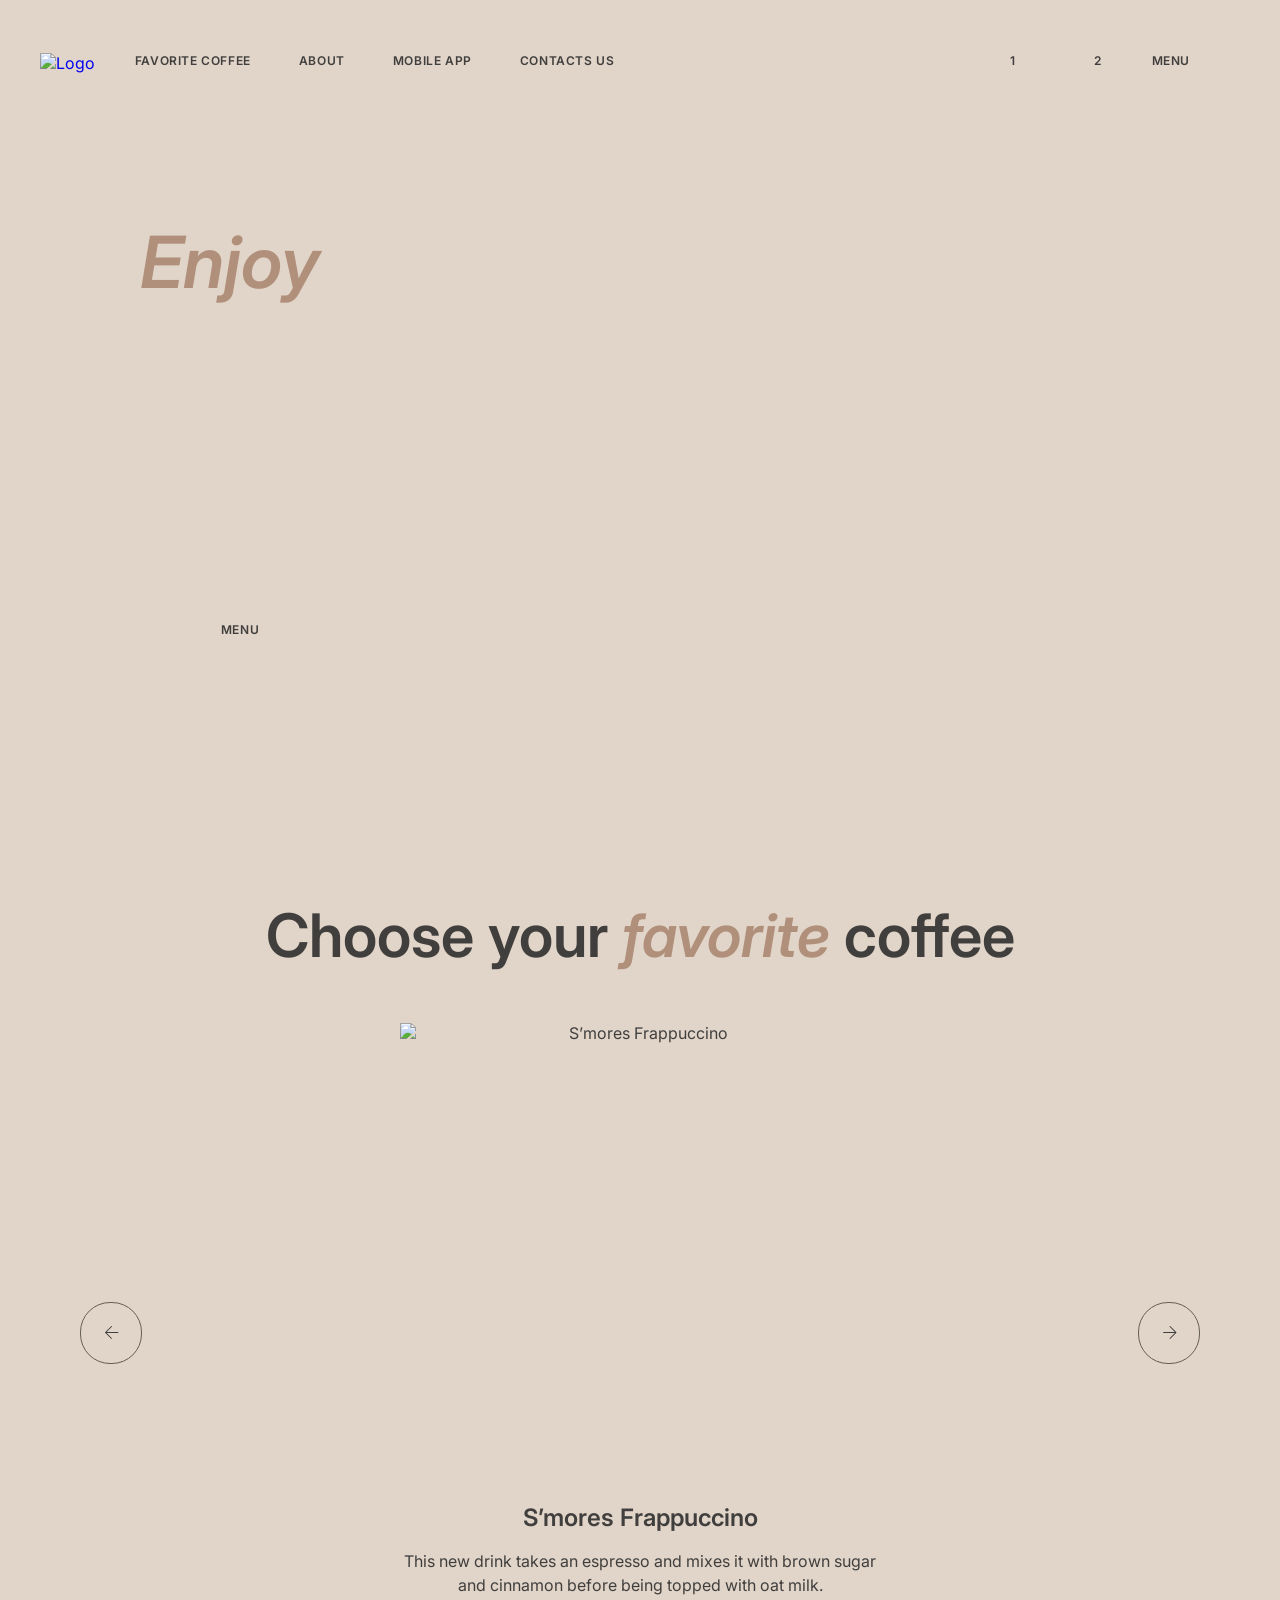
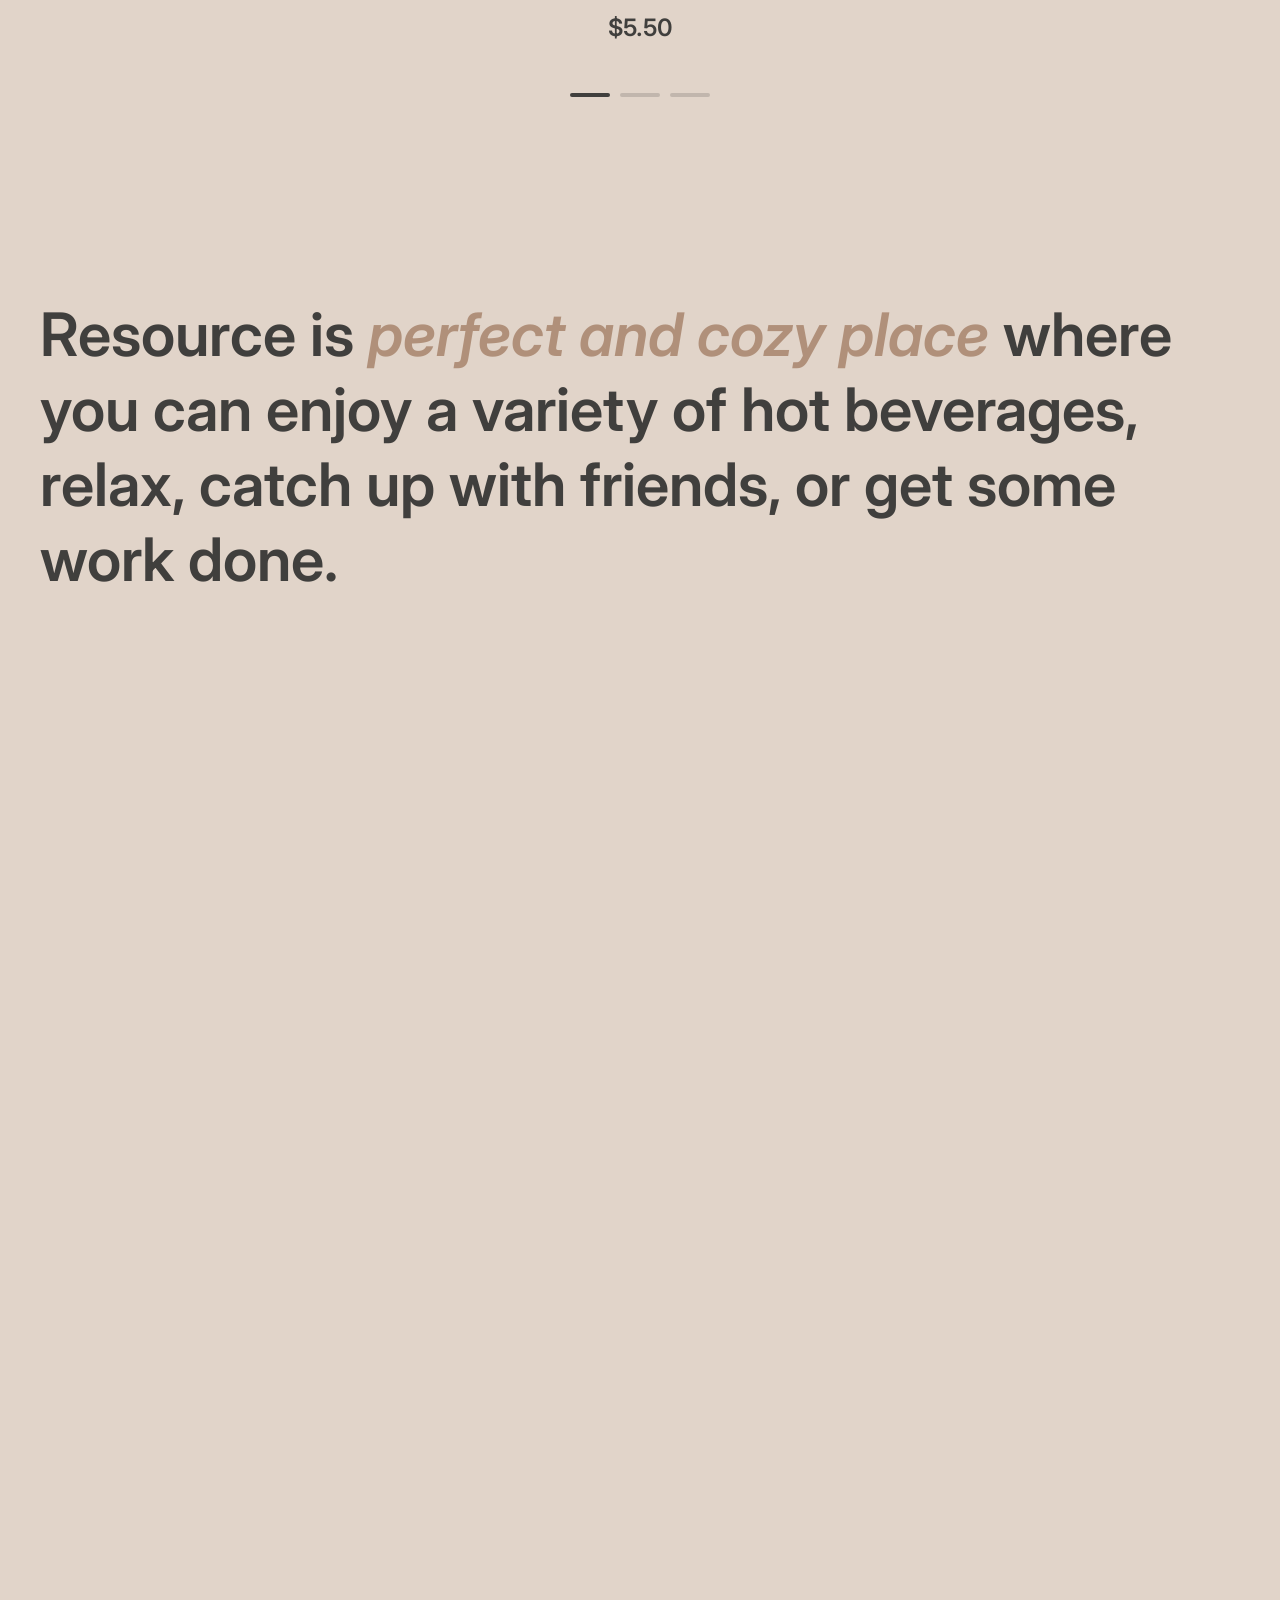
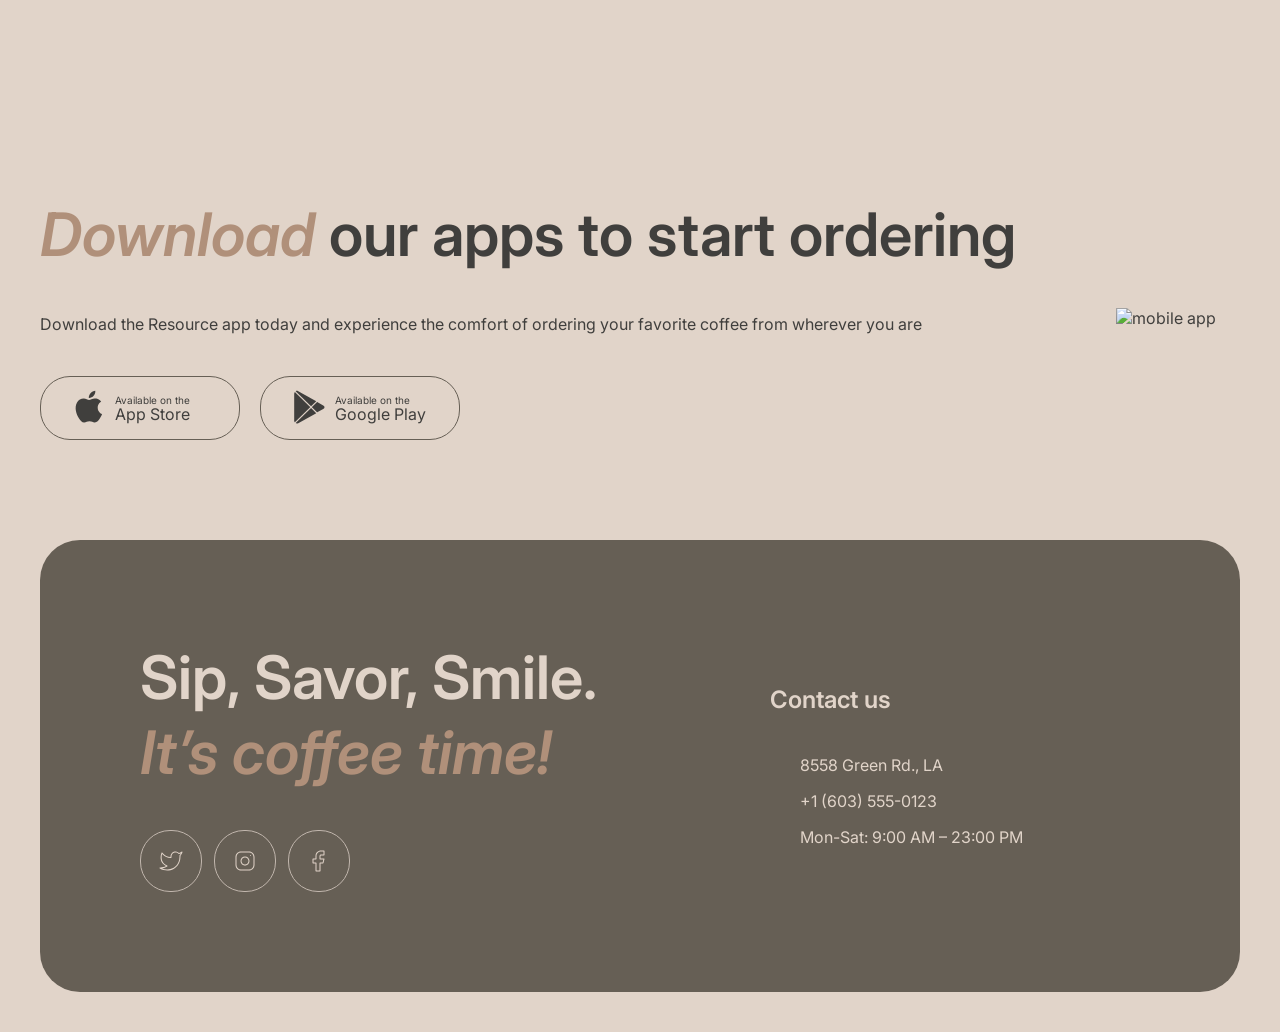
==== index.html @ 6a404b80 "init: upload files" ====
<!DOCTYPE html>
<html lang="en">

<head>
  <title>Coffee House</title>
  <meta name="Description" content="This is Coffee House.">
  <meta name="Keywords" content="Coffee House">
  <meta charset="utf-8">
  <meta http-equiv="X-UA-Compatible" content="IE=edge">
  <meta name="viewport" content="width=device-width, initial-scale=1">
  <link rel="preconnect" href="https://fonts.googleapis.com">
  <link rel="preconnect" href="https://fonts.gstatic.com" crossorigin>
  <link href="https://fonts.googleapis.com/css2?family=Inter:ital,wght@0,100..900;1,100..900&display=swap"
    rel="stylesheet">
  <link rel="stylesheet" href="modern-normalize.css">
  <link rel="stylesheet" href="style.css">
  <link rel="icon" href="assets/favicon.png" type="image/x-icon">
</head>

<body class="block__body">

    <!-- HEADER -->
    <header class="header">
        <div class="container">
            <div class="wrapper wrapper--zero">
                <!-- Header logo & links -->
                <div class="header__top">
                    <div class="header__logo">
                        <a href="/"><img
                                src="assets/logo.svg" alt="Logo"></a>
                    </div>
                    <div class="header__menu">
                        <nav class="nav">
                            <ul>
                                <li><a href="#favourites-coffee">Favorite coffee</a></li>
                                <li><a href="#about">About</a></li>
                                <li><a href="#mobile-app">Mobile app</a></li>
                                <li><a href="#contacts">Contacts us</a></li>
                                <li>
                                </li>
                                <li class="last">
                                    <div class="menu__theme-selector">
                                        <ul>
                                            <li><a href="#">1</a></li>
                                            <li><a href="#">2</a></li>
                                        </ul>
                                    </div>
                                    <a href="menu.html">Menu</a>
                                </li>
                            </ul>
                        </nav>
                        <div class="burger__menu">
                            <div></div>
                            <div></div>
                        </div>
                    </div>
                </div>
                <!-- End header logo & links -->
            </div>
        </div>
    </header>
    <!-- END HEADER -->

    <!-- MAIN BLOCK -->
    <main>

        <!-- Enjoy -->
        <section class="enjoy">
            <div class="container">
                <div class="wrapper">
                    <div class="block__enjoy">
                        <div class="enjoy__text">
                            <h1><span class="accent">Enjoy</span> premium coffee at our charming cafe</h1>
                            <p>With its inviting atmosphere and delicious coffee options, the Coffee House Resource is a
                                popular destination for coffee lovers and those seeking a warm and inviting space to
                                enjoy
                                their favorite beverage.</p>
                            <div class="enjoy__button"><a href="menu.html"><span>Menu</span></a></div>
                        </div>
                    </div>
                </div>
            </div>
        </section>
        <!-- End Enjoy  -->

        <!-- Favourites Coffee -->
        <section class="favourites-coffee" id="favourites-coffee">
            <div class="container">
                <div class="wrapper">
                    <h2>Choose your <span class="accent">favorite</span> coffee</h2>
                    <!-- SECTION SLIDER -->
                    <div class="slider">
                        <div class="slider__container">
                            <div class="slider__nav slider__prev">
                                <a href="#">
                                    <svg xmlns="http://www.w3.org/2000/svg" width="24" height="24" viewBox="0 0 24 24"
                                        fill="none">
                                        <path
                                            d="M12.1465 5.14645C12.3417 4.95118 12.6583 4.95118 12.8535 5.14645C13.0488 5.34171 13.0488 5.65822 12.8535 5.85348L7.70703 11H19C19.2761 11 19.5 11.2238 19.5 11.5C19.5 11.7761 19.2761 12 19 12H7.70703L12.8535 17.1464C13.0488 17.3417 13.0488 17.6582 12.8535 17.8535C12.6583 18.0487 12.3417 18.0487 12.1465 17.8535L6.14648 11.8535C5.95122 11.6582 5.95122 11.3417 6.14648 11.1464L12.1465 5.14645Z"
                                            fill="currentcolor" />
                                    </svg>
                                </a>
                            </div>
                            <div class="slider__banners">
                                <!-- Slider item 1 -->
                                <div class="slider__banner">
                                    <div class="slider__content">
                                        <img src="upload/coffee-slider-1.png" class="slider__banner-image"
                                            alt="S’mores Frappuccino">
                                        <h3>S’mores Frappuccino</h3>
                                        <p>This new drink takes an espresso and mixes it with brown sugar and cinnamon
                                            before being topped with oat milk.</p>
                                        <div class="slider__price">$5.50</div>
                                    </div>
                                </div>
                                <!-- END slider item 1 -->
                                <!-- Slider item 2 -->
                                <div class="slider__banner">
                                    <div class="slider__content">
                                        <img src="upload/coffee-slider-2.png" class="slider__banner-image"
                                            alt="Caramel Macchiato">
                                        <h3>Caramel Macchiato</h3>
                                        <p>Fragrant and unique classic espresso with rich caramel-peanut syrup, with
                                            cream under whipped thick foam.</p>
                                        <div class="slider__price">$5.00</div>
                                    </div>
                                </div>
                                <!-- END Slider item 2 -->
                                <!-- Slider item 3 -->
                                <div class="slider__banner">
                                    <div class="slider__content">
                                        <img src="upload/coffee-slider-3.png" class="slider__banner-image"
                                            alt="S’mores Frappuccino">
                                        <h3>Ice coffee</h3>
                                        <p>A popular summer drink that tones and invigorates. Prepared from coffee, milk
                                            and ice.</p>
                                        <div class="slider__price">$5.00</div>
                                    </div>
                                </div>
                                <!-- END Slider item 3 -->
                            </div>
                            <div class="slider__nav slider__next">
                                <a href="#">
                                    <svg width="24" height="24" viewBox="0 0 24 24" fill="none"
                                        xmlns="http://www.w3.org/2000/svg">
                                        <path
                                            d="M13.3535 5.14645C13.1583 4.95118 12.8417 4.95118 12.6465 5.14645C12.4512 5.34171 12.4512 5.65822 12.6465 5.85348L17.793 11H6.5C6.22386 11 6 11.2238 6 11.5C6 11.7761 6.22386 12 6.5 12H17.793L12.6465 17.1464C12.4512 17.3417 12.4512 17.6582 12.6465 17.8535C12.8417 18.0487 13.1583 18.0487 13.3535 17.8535L19.3535 11.8535C19.5488 11.6582 19.5488 11.3417 19.3535 11.1464L13.3535 5.14645Z"
                                            fill="currentcolor" />
                                    </svg>
                                </a>
                            </div>
                        </div>
                        <!-- Slider bottom control -->
                        <div class="slider__bottom-control">
                            <ul>
                                <li><a href="#" class="active"></a></li>
                                <li><a href="#"></a></li>
                                <li><a href="#"></a></li>
                            </ul>
                        </div>
                        <!-- End slider bottom control -->
                    </div>
                    <!-- END SECTION SLIDER -->



                </div>
            </div>
        </section>
        <!-- End Favourites Coffee -->



        <!-- ABOUT -->
        <section class="about" id="about">
            <div class="container">
                <div class="wrapper">
                    <h2>Resource is <span class="accent">perfect and cozy place</span> where you can enjoy a variety of
                        hot beverages, relax,
                        catch up with friends, or get some work done.</h2>
                    <div class="block__about">
                        <div class="block__about-left">
                            <div style="background-image: url(upload/about-1.jpg);"></div>
                            <div style="background-image: url(upload/about-2.jpg);"></div>
                        </div>
                        <div class="block__about-right">
                            <div style="background-image: url(upload/about-3.jpg);"></div>
                            <div style="background-image: url(upload/about-4.jpg);"></div>
                        </div>
                    </div>
                </div>
            </div>
        </section>
        <!-- END ABOUT -->



        <!-- Mobile App -->
        <section class="mobile-app" id="mobile-app">
            <div class="container">
                <div class="wrapper">

                    <div class="block__mobile-app">
                        <div>
                            <h2><span class="accent">Download</span> our apps to start ordering</h2>
                            <p class="mobile-app__text">Download the Resource app today and experience the comfort of
                                ordering your favorite
                                coffee from wherever you are</p>
                            <ul class="mobile-app__icons">
                                <li>
                                    <a href="#">
                                        <div>
                                            <svg width="36" height="36" viewBox="0 0 36 36" fill="none"
                                                xmlns="http://www.w3.org/2000/svg">
                                                <path
                                                    d="M26.7073 18.6307C26.6704 14.6324 30.065 12.6872 30.2203 12.5966C28.2977 9.86366 25.3178 9.49026 24.2707 9.46048C21.7679 9.20369 19.3403 10.9206 18.0654 10.9206C16.765 10.9206 14.8017 9.48529 12.6858 9.52747C9.96293 9.56841 7.41566 11.1055 6.0186 13.4923C3.13542 18.359 5.28572 25.5108 8.04802 29.4446C9.42981 31.3712 11.0444 33.5223 13.1578 33.4466C15.2254 33.3635 15.9978 32.1614 18.4929 32.1614C20.9651 32.1614 21.6903 33.4466 23.8457 33.3983C26.0647 33.3635 27.4618 31.463 28.7952 29.519C30.392 27.3108 31.0333 25.1361 31.0588 25.0245C31.0066 25.0071 26.7493 23.4229 26.7073 18.6307Z"
                                                    fill="currentcolor" />
                                                <path
                                                    d="M22.6357 6.87268C23.7477 5.51675 24.5086 3.67205 24.2974 1.80005C22.6879 1.86952 20.675 2.88554 19.5159 4.21169C18.4903 5.38029 17.5742 7.29571 17.8109 9.097C19.6189 9.2285 21.4753 8.20752 22.6357 6.87268Z"
                                                    fill="currentcolor" />
                                            </svg>
                                        </div>
                                        <div>Available on the
                                            <p>App Store</p>
                                        </div>
                                    </a>
                                </li>
                                <li>
                                    <a href="#">
                                        <div>
                                            <svg xmlns="http://www.w3.org/2000/svg" width="36" height="36"
                                                viewBox="0 0 36 36" fill="none">
                                                <path
                                                    d="M3.7558 3.20297C3.39335 3.57289 3.18359 4.14884 3.18359 4.89471V31.4994C3.18359 32.2453 3.39335 32.8212 3.7558 33.1911L3.84525 33.2723L19.1359 18.37V18.0181L3.84525 3.11575L3.7558 3.20297Z"
                                                    fill="currentcolor" />
                                                <path
                                                    d="M26.0776 23.34L20.9863 18.37V18.0181L26.0837 13.0482L26.1979 13.1128L32.2345 16.4617C33.9573 17.4121 33.9573 18.976 32.2345 19.9324L26.1979 23.2753L26.0776 23.34Z"
                                                    fill="currentcolor" />
                                                <path
                                                    d="M25.2733 24.2007L20.0617 19.1195L4.68164 34.1166C5.25384 34.7031 6.18695 34.7737 7.24807 34.1873L25.2733 24.2007Z"
                                                    fill="currentcolor" />
                                                <path
                                                    d="M25.2733 12.1876L7.24807 2.20103C6.18695 1.62058 5.25384 1.69125 4.68164 2.27772L20.0617 17.2688L25.2733 12.1876Z"
                                                    fill="currentcolor" />
                                            </svg>
                                        </div>
                                        <div>Available on the
                                            <p>Google Play</p>
                                        </div>
                                    </a>
                                </li>
                            </ul>
                        </div>
                        <div class="mobile-app__decor">
                            <img src="assets/mobile-screens.png" alt="mobile app">
                        </div>
                    </div>

                </div>
            </div>
        </section>
        <!-- END Mobile App -->

    </main>
    <!-- END MAIN BLOCK-->


    <!-- FOOTER -->
    <footer class="footer" id="contacts">
        <div class="container">
            <div class="wrapper wrapper--zero">
                <!-- footer  -->
                <div class="footer__block">
                    <div class="footer__text">
                        <h2>Sip, Savor, Smile. <span class="accent">It’s coffee time!</span></h2>
                        <div class="social">
                            <div>
                                <a href="#">
                                    <svg xmlns="http://www.w3.org/2000/svg" width="24" height="24" viewBox="0 0 24 24"
                                        fill="none">
                                        <path
                                            d="M14.7042 2.82712C15.6572 2.46345 16.699 2.40179 17.6886 2.64938C18.5666 2.86911 19.3654 3.32363 20.002 3.96091C20.4822 3.78023 21.0843 3.48732 21.6173 3.20602C21.9342 3.03876 22.2174 2.88186 22.421 2.76657C22.5227 2.70898 22.6042 2.66138 22.6602 2.62888C22.6882 2.61264 22.7102 2.60023 22.7247 2.59177C22.7317 2.58765 22.7368 2.58408 22.7403 2.582C22.7419 2.58107 22.7434 2.58054 22.7442 2.58005H22.7452C22.9293 2.47131 23.1628 2.4909 23.3253 2.62985C23.4877 2.76889 23.544 2.9966 23.4649 3.19528H23.464V3.19723C23.4633 3.19877 23.4621 3.20128 23.461 3.20407C23.4588 3.20965 23.4555 3.21812 23.4513 3.22848C23.4428 3.24927 23.43 3.27908 23.4141 3.31735C23.3822 3.39449 23.3363 3.50594 23.2774 3.64157C23.1598 3.91241 22.9918 4.28443 22.7911 4.68942C22.4412 5.3953 21.9617 6.25908 21.4522 6.84079C21.4828 7.06196 21.4993 7.2853 21.5001 7.50876V7.50973C21.5001 13.4345 18.6568 17.7347 14.6104 19.8886C10.576 22.036 5.39518 22.024 0.75692 19.4472C0.554653 19.3347 0.456135 19.0978 0.518638 18.875C0.581144 18.6522 0.788397 18.5017 1.01961 18.5107C3.10299 18.5936 5.1612 18.0884 6.96395 17.0644C5.09785 16.087 3.83004 14.8706 2.99911 13.5586C2.05225 12.0634 1.69162 10.4742 1.62606 9.03317C1.56065 7.59411 1.78865 6.29188 2.03133 5.35348C2.15298 4.88314 2.27973 4.50078 2.37606 4.23434C2.42414 4.10138 2.46494 3.99706 2.49422 3.92477C2.50888 3.88859 2.52003 3.85951 2.5284 3.83981C2.53253 3.83011 2.53675 3.82287 2.53915 3.81735C2.54036 3.81457 2.54133 3.81221 2.54208 3.81052L2.54305 3.80856V3.80759C2.54484 3.80807 2.57077 3.81894 2.96493 3.99411L2.54305 3.80661C2.6162 3.64227 2.77224 3.53024 2.95126 3.51266C3.13052 3.49522 3.30574 3.57524 3.40926 3.72263C4.37219 5.09378 5.65972 6.20566 7.15633 6.95895C8.5076 7.63902 9.99177 8.0068 11.5001 8.04001V7.54001C11.4878 6.52226 11.7877 5.52479 12.3595 4.68259C12.9324 3.83865 13.7512 3.19086 14.7042 2.82712ZM17.4454 3.61911C16.6546 3.42131 15.8222 3.47103 15.0606 3.76169C14.299 4.05239 13.6445 4.56966 13.1866 5.24411C12.7287 5.91864 12.4892 6.71798 12.5001 7.53317V8.54001C12.5001 8.8111 12.2838 9.03298 12.0128 9.04001C10.1731 9.08767 8.34996 8.67989 6.70614 7.85251C5.34111 7.16545 4.13581 6.20577 3.16024 5.03806C3.10825 5.20531 3.05404 5.39489 3.00008 5.60348C2.77402 6.47758 2.56453 7.67636 2.62411 8.98727C2.6836 10.296 3.01071 11.7064 3.84481 13.0234C4.67691 14.3372 6.03322 15.5882 8.20321 16.5527C8.36911 16.6264 8.48198 16.785 8.49813 16.9658C8.51417 17.1464 8.43131 17.3219 8.28133 17.4238C6.70085 18.4966 4.89728 19.174 3.02157 19.417C6.87969 20.9558 10.9231 20.7178 14.1397 19.0058C17.8427 17.0349 20.4996 13.0858 20.5001 7.51169L20.4952 7.32614C20.486 7.14097 20.4636 6.95664 20.4288 6.77438C20.3975 6.61045 20.4506 6.44138 20.5694 6.32419C21.0133 5.88634 21.5012 5.03885 21.8946 4.24509C21.9072 4.21975 21.9185 4.19398 21.9307 4.16891C21.3135 4.48988 20.5692 4.84831 20.004 5.01852C19.8157 5.07515 19.6115 5.01649 19.4825 4.86813C18.9475 4.25301 18.2363 3.817 17.4454 3.61911Z"
                                            fill="currentcolor" />
                                    </svg>
                                </a>
                            </div>
                            <div>
                                <a href="#">
                                    <svg xmlns="http://www.w3.org/2000/svg" width="24" height="24" viewBox="0 0 24 24"
                                        fill="none">
                                        <path
                                            d="M15.5 12C15.5 10.067 13.933 8.5 12 8.5C10.067 8.5 8.5 10.067 8.5 12C8.5 13.933 10.067 15.5 12 15.5C13.933 15.5 15.5 13.933 15.5 12ZM16.5 12C16.5 14.4853 14.4853 16.5 12 16.5C9.51472 16.5 7.5 14.4853 7.5 12C7.5 9.51472 9.51472 7.5 12 7.5C14.4853 7.5 16.5 9.51472 16.5 12Z"
                                            fill="currentcolor" />
                                        <path
                                            d="M20.5 8C20.5 5.51472 18.4853 3.5 16 3.5H8C5.51472 3.5 3.5 5.51472 3.5 8V16C3.5 18.4853 5.51472 20.5 8 20.5H16C18.4853 20.5 20.5 18.4853 20.5 16V8ZM21.5 16C21.5 19.0376 19.0376 21.5 16 21.5H8C4.96243 21.5 2.5 19.0376 2.5 16V8C2.5 4.96243 4.96243 2.5 8 2.5H16C19.0376 2.5 21.5 4.96243 21.5 8V16Z"
                                            fill="currentcolor" />
                                        <path
                                            d="M17.1387 6.16406C17.3234 5.95914 17.6396 5.94234 17.8447 6.12695C18.0499 6.31159 18.0663 6.62775 17.8818 6.83301L17.8721 6.84473C17.6873 7.04998 17.3703 7.06657 17.165 6.88184C16.9601 6.69719 16.9436 6.38099 17.1279 6.17578L17.1387 6.16406Z"
                                            fill="currentcolor" />
                                    </svg>
                                </a>
                            </div>
                            <div>
                                <a href="#">
                                    <svg xmlns="http://www.w3.org/2000/svg" width="24" height="24" viewBox="0 0 24 24"
                                        fill="none">
                                        <path
                                            d="M12.5 7C12.5 6.60217 12.6581 6.22076 12.9395 5.93945C13.2208 5.65815 13.6022 5.5 14 5.5H16.5V2.5H14C12.8065 2.5 11.6623 2.97445 10.8184 3.81836C9.97445 4.66227 9.5 5.80653 9.5 7V10C9.5 10.2761 9.27614 10.5 9 10.5H6.5V13.5H9C9.27614 13.5 9.5 13.7239 9.5 14V21.5H12.5V14C12.5 13.7239 12.7239 13.5 13 13.5H15.6094L16.3594 10.5H13C12.7239 10.5 12.5 10.2761 12.5 10V7ZM13.5 9.5H17C17.154 9.5 17.2998 9.57102 17.3945 9.69238C17.4891 9.81364 17.5226 9.9719 17.4854 10.1211L16.4854 14.1211C16.4297 14.3437 16.2294 14.5 16 14.5H13.5V22C13.5 22.2761 13.2761 22.5 13 22.5H9C8.72386 22.5 8.5 22.2761 8.5 22V14.5H6C5.72386 14.5 5.5 14.2761 5.5 14V10C5.5 9.72386 5.72386 9.5 6 9.5H8.5V7C8.5 5.54131 9.07988 4.14278 10.1113 3.11133C11.1428 2.07988 12.5413 1.5 14 1.5H17C17.2761 1.5 17.5 1.72386 17.5 2V6C17.5 6.27614 17.2761 6.5 17 6.5H14C13.8674 6.5 13.7403 6.55272 13.6465 6.64648C13.5527 6.74025 13.5 6.86739 13.5 7V9.5Z"
                                            fill="currentcolor" />
                                    </svg>
                                </a>
                            </div>
                        </div>







                    </div>
                    <div class="footer__link-contact">
                        <h3>Contact us</h3>
                        <ul class="link-contact">
                            <li class="link-contact__adress"><a href="https://maps.app.goo.gl/9SAb2S4wusKku3SA8" target="_blank">8558 Green Rd., LA</a></li>
                            <li class="link-contact__phone"><a href="tel:+16035550123" target="_blank">+1 (603) 555-0123</a></li>
                            <li class="link-contact__time last"><a href="#">Mon-Sat: 9:00 AM – 23:00 PM</a></li>
                        </ul>
                    </div>
                </div>
            </div>
        </div>
    </footer>
    <!-- END FOOTER -->
    <script src="assets/script.js"></script>
</body>

</html>
---- style.css ----
@charset "UTF-8";
/* color variables */
/* fonts variables */
a {
  text-decoration: none;
}

a:hover {
  transition-duration: 0.8s;
}

html {
  scroll-behavior: smooth;
}

body {
  font: 400 16px "Inter";
  background-color: #E1D4C9;
  color: #403F3D;
  margin: 0;
  padding: 0;
}

p {
  font: 400 normal 16px/1.5 "Inter";
  padding: 0;
  margin: 0;
}

h1 {
  font: 600 normal 72px/1.05 "Inter";
  color: #403F3D;
  padding: 0 0 40px 0;
  margin: 0;
}

h2 {
  font: 600 normal 60px/1.25 "Inter";
  color: #403F3D;
  padding: 0 0 40px 0;
  margin: 0;
}

h3 {
  font: 600 normal 24px/1.25 "Inter";
  color: #403F3D;
  padding: 0 0 16px 0;
  margin: 0;
}

.container {
  width: 1440px;
  margin: 0 auto;
}

.wrapper {
  padding: 0 40px 100px 40px;
}

.wrapper--zero {
  padding-bottom: 0;
}

.accent {
  color: #B0907A;
  font-style: italic;
}

li.now a,
a.active,
li.now a:hover,
a.active:hover {
  cursor: default;
  pointer-events: none;
}

/* block Header */
.header__top {
  display: flex;
  align-items: center;
  margin: 20px auto 20px auto;
}

.header__logo {
  flex-grow: 1;
  padding-top: 3px;
}

.logo {
  color: #403F3D;
  font: 34px "Inter";
  letter-spacing: 0.06px;
  padding-bottom: 7px;
}

.header__menu {
  flex-grow: auto;
}

.header__menu nav ul {
  display: flex;
  gap: 8px;
  padding: 0;
  margin: 0;
  align-items: center;
}

.header__menu ul nav {
  display: flex;
}

.header__menu nav ul a {
  font: 600 12px/1.3 "Inter";
  white-space: nowrap;
  border-bottom: 2px solid #E1D4C9;
  text-transform: uppercase;
  letter-spacing: 0.6px;
  color: #403F3D;
  display: block;
  padding: 5px 0px 5px 0;
}

.header__menu nav ul a:hover {
  color: #403F3D;
  border-bottom: 2px solid #403F3D;
  transition-duration: 0.8s;
}

.header__menu nav ul li {
  list-style-type: none;
  margin-left: 24px;
  padding: 14px 20px;
  margin: 0;
}

.header__menu nav ul li.last {
  display: flex;
  align-items: center;
  padding-left: 300px;
}

.header__menu nav ul li.last a {
  background: url(assets/icon-menu.svg) no-repeat right 2px;
  padding-right: 30px;
}

.burger__menu {
  display: none;
}

/* block Enjoy */
.block__enjoy, .footer__block {
  padding: 100px;
  border-radius: 40px;
  margin-bottom: 40px;
}

.block__enjoy {
  background: url(assets/bg-enjoy.jpg) no-repeat;
}

.enjoy__text {
  width: 530px;
}

.enjoy__text h1,
.enjoy__text p {
  color: #E1D4C9;
}

.enjoy__text p {
  padding: 0 0 40px 0;
}

.enjoy__button a {
  font: 600 12px/1.3 "Inter";
  letter-spacing: 0.6px;
  text-transform: uppercase;
  background: #E1D4C9;
  padding: 20px 20px;
  border-radius: 30px;
  color: #403F3D;
  display: flex;
  align-items: center;
  justify-content: center;
  width: 200px;
}

.enjoy__button a:hover span {
  background-image: url(assets/icon-menu.svg);
  background-repeat: no-repeat;
  background-position: right;
  padding-right: 28px;
}

/* ====================== SLIDER ====================== */
.favourites-coffee h2 {
  text-align: center;
}

.slider__container {
  display: flex;
  justify-content: space-between;
  padding: 0 40px;
}

.slider__banners {
  flex: 1;
  height: 640px;
  overflow: hidden;
}

.slider__banner {
  display: flex;
  align-items: center;
  justify-content: center;
}

.slider__banner {
  width: 100%;
  height: 100%;
}

.slider__content {
  text-align: center;
  width: 480px;
}

.slider__price {
  font: 600 normal 24px/1.25 "Inter";
  padding-top: 16px;
}

.slider__banner-image {
  height: 480px;
  width: 480px;
  display: block;
}

.slider__prev,
.slider__next {
  display: flex;
  align-items: center;
  justify-content: center;
}

.slider__nav a, .button__reload a {
  display: flex;
  line-height: 100%;
  border: 1px solid #665F55;
  padding: 18px;
  border-radius: 30px;
}

.slider__nav a svg, .button__reload a svg {
  color: #403F3D;
}

.slider__nav a:hover, .button__reload a:hover {
  background-color: #665F55;
}

.slider__nav a:hover svg, .button__reload a:hover svg {
  color: #E1D4C9;
}

.slider__bottom-control {
  display: flex;
  align-items: center;
  justify-content: center;
  margin: 40px auto 0 auto;
}

.slider__bottom-control ul {
  display: flex;
  padding: 0;
  margin: 0;
}

.slider__bottom-control ul li {
  list-style-type: none;
  padding: 0;
  margin: 0 5px;
}

.slider__bottom-control ul li a {
  display: block;
  padding: 2px;
  width: 40px;
  background-color: #403F3D;
  border-radius: 30px;
}

.slider__bottom-control ul li a.active {
  background-color: #403F3D;
}

.slider__bottom-control ul li a {
  background-color: #C1B6AD;
}

/* block About */
.about {
  margin-top: 100px;
}

.block__about {
  display: grid;
  gap: 40px;
  grid-template-columns: 1fr 1fr;
}

.block__about-left,
.block__about-right {
  display: flex;
  flex-wrap: wrap;
  gap: 40px;
}

.block__about-left div,
.block__about-right div {
  width: 660px;
  background-repeat: no-repeat;
  border-radius: 20px;
  cursor: pointer;
}

.block__about-left div:nth-child(odd),
.block__about-right div:nth-child(even) {
  height: 590px;
  background-position: center;
  background-size: 110%;
}

.block__about-left div:nth-child(even),
.block__about-right div:nth-child(odd) {
  height: 430px;
  background-position: center;
  background-size: 110%;
}

.block__about-left div:hover,
.block__about-right div:hover {
  background-size: 100%;
  transition-duration: 0.8s;
}

/* end block About */
/* block Mobile app */
.block__mobile-app {
  display: flex;
  align-items: center;
  gap: 100px;
}

.mobile-app__icons {
  display: flex;
  padding: 0;
  margin: 0;
  gap: 20px;
}

.mobile-app__icons li {
  padding: 0;
  margin: 0;
  list-style-type: none;
}

.mobile-app__icons li a {
  display: flex;
  color: #403F3D;
  align-items: center;
  gap: 8px;
  border: 1px solid #665F55;
  width: 200px;
  height: 64px;
  border-radius: 30px;
  padding-left: 30px;
}

.mobile-app__icons li a div {
  font-size: 10px;
}

.mobile-app__icons li a div p {
  padding: 0;
  margin: 0;
  line-height: 100%;
}

.mobile-app__text {
  padding: 0 0 40px 0;
}

.mobile-app__icons a svg {
  color: #403F3D;
}

.mobile-app__icons a:hover svg, .mobile-app__icons a:hover div {
  color: #E1D4C9;
}

.mobile-app__icons a:hover {
  background-color: #403F3D;
}

.mobile-app__decor img {
  width: 630px;
}

/* end block Mobile app */
/* block FOOTER */
.footer__block {
  display: flex;
  align-items: center;
  background-color: #665F55;
  gap: 100px;
}

.footer__text {
  width: 530px;
}

.footer__text h2 {
  color: #E1D4C9;
}

.social {
  display: flex;
  align-items: center;
  gap: 12px;
  width: 200px;
}

.social a {
  display: flex;
  line-height: 100%;
  border: 1px solid #C1B6AD;
  padding: 18px;
  border-radius: 30px;
}

.social a svg {
  color: #E1D4C9;
}

.social a:hover {
  border: 1px solid #E1D4C9;
  background-color: #E1D4C9;
}

.social a:hover svg {
  color: #403F3D;
}

.footer__link-contact h3 {
  color: #E1D4C9;
}

.link-contact {
  margin: 24px 0 0 0;
  padding: 0;
}

.link-contact li {
  list-style-type: none;
  padding: 0 0 16px 0;
  margin: 0;
}

.link-contact li a {
  padding-left: 30px;
  color: #E1D4C9;
  padding-bottom: 5px;
}

.link-contact li a:hover {
  border-bottom: 2px solid #E1D4C9;
}

.link-contact li.link-contact__adress a {
  background: url(assets/icon-link-contact-adress.svg) no-repeat;
}

.link-contact li.link-contact__phone a {
  background: url(assets/icon-link-contact-phone.svg) no-repeat;
}

.link-contact li.link-contact__time a {
  background: url(assets/icon-link-contact-time.svg) no-repeat;
}

.link-contact li.last {
  padding: 0;
}

.link-contact li.last a {
  border-bottom: 0;
}

/* End block FOOTER */
/* INNER PAGE CATALOG */
.inner__header {
  font-size: 60px;
  width: 800px;
  margin: 0 auto;
  text-align: center;
}

.block__catalog {
  display: flex;
  align-items: flex-start;
  gap: 40px;
  flex-wrap: wrap;
}

.catalog__item {
  width: 310px;
  height: 506px;
  border-radius: 20px;
  overflow: hidden;
  border: 1px solid #C1B6AD;
}

.catalog__picture {
  border-radius: 20px;
  width: 310px;
  height: 310px;
  overflow: hidden;
  display: flex;
  align-items: center;
}

.catalog__item img {
  width: 110%;
  height: 110%;
}

.catalog__item div {
  text-align: left;
}

.catalog__item a {
  color: #403F3D;
}

.catalog__item a:hover {
  color: #B0907A;
}

.catalog__description {
  padding: 20px;
}

.catalog__description p {
  height: 72px;
  overflow: hidden;
  margin-bottom: 12px;
}

.catalog__menu {
  padding-bottom: 40px;
  display: flex;
  align-items: center;
  justify-content: center;
}

.catalog__menu nav ul {
  display: flex;
  gap: 40px;
  padding: 7px 0;
  margin: 0 auto;
}

.catalog__menu nav ul a {
  font: 600 16px/1 "Inter";
  letter-spacing: 0.6px;
  border-radius: 30px;
  color: #403F3D;
  display: flex;
  align-items: center;
  gap: 8px;
  padding: 8px 16px 8px 8px;
  border: 1px solid #C1B6AD;
}

.catalog__menu nav ul a:hover {
  color: #E1D4C9;
  background-color: #403F3D;
  border: 1px solid #403F3D;
  transition-duration: 0.8s;
}

.catalog__menu nav ul a .catalog__icon {
  border-radius: 20px;
  background-color: #C1B6AD;
  width: 30px;
  height: 30px;
  display: flex;
  align-items: center;
  justify-content: center;
}

.catalog__menu nav ul li {
  list-style-type: none;
  padding: 2px 0 0 0;
  margin: 0;
}

.catalog__menu nav ul li a.now {
  color: #E1D4C9;
  background-color: #403F3D;
  border: 1px solid #403F3D;
}

.catalog__menu nav ul li a.now .catalog__icon, .catalog__menu nav ul li a:hover .catalog__icon {
  background-color: #E1D4C9;
}

.catalog__item.show {
  opacity: 1;
  visibility: visible;
  transition-duration: 0.8s;
}

.catalog__item.show img {
  width: 340px;
  height: 340px;
}

.catalog__item.show:hover img {
  width: 310px;
  height: 310px;
  transition-duration: 0.8s;
}

.modal-overlay {
  position: fixed;
  top: 0;
  left: 0;
  width: 100%;
  height: 100%;
  background: rgba(64, 63, 61, 0.8);
  display: none;
  justify-content: center;
  align-items: center;
  z-index: 1000;
}

.modal-overlay.active {
  display: flex;
}

.modal-window {
  width: 800px;
  border-radius: 40px;
  background-color: #E1D4C9;
  padding: 20px;
  overflow: hidden;
  animation: fadeIn 0.9s ease;
}

@keyframes fadeIn {
  from {
    opacity: 0;
  }
  to {
    opacity: 1;
  }
}
.modal-window__container {
  display: flex;
  gap: 20px;
}

.modal__menu nav ul {
  display: flex;
  flex-wrap: wrap;
  gap: 8px;
  padding: 0 0 20px 0;
  margin: 0 auto;
}

.modal__menu nav ul li a {
  font: 600 16px/1 "Inter";
  letter-spacing: 0.6px;
  border-radius: 30px;
  color: #403F3D;
  display: flex;
  align-items: center;
  gap: 8px;
  padding: 8px 16px 8px 8px;
  border: 1px solid #C1B6AD;
}

.modal__menu nav ul li a:hover {
  color: #E1D4C9;
  background-color: #403F3D;
  border: 1px solid #403F3D;
  transition-duration: 0.8s;
}

.modal__menu nav ul li a .modal__icon {
  border-radius: 20px;
  background-color: #C1B6AD;
  width: 30px;
  height: 30px;
  display: flex;
  align-items: center;
  justify-content: center;
}

.modal__menu nav ul li {
  list-style-type: none;
  padding: 2px 0 0 0;
  margin: 0;
}

.modal__menu nav ul li a.active {
  color: #E1D4C9;
  background-color: #403F3D;
  border: 1px solid #403F3D;
}

.modal__menu nav ul li a.active .modal__icon, .modal__menu nav ul li a:hover .modal__icon {
  color: #403F3D;
  background-color: #E1D4C9;
}

.modal__total {
  padding-bottom: 20px;
}

.modal__total, .modal__button a {
  font: 600 24px/1.5 "Inter";
  display: flex;
}

.modal__total .price {
  flex: 1;
  text-align: right;
}

.modal__caption {
  border-top: 1px solid #C1B6AD;
  padding-top: 10px;
  padding-bottom: 20px;
}

.modal__caption div {
  font: 600 10px/1.4 "Inter";
  background: url(assets/icon-info-empty.svg) no-repeat left top;
  padding-left: 20px;
}

.modal__button a {
  color: #403F3D;
  display: flex;
  align-items: center;
  justify-content: center;
  border-radius: 20px;
  border: 1px solid #665F55;
}

.modal__button a:hover {
  color: #E1D4C9;
  background: #665F55;
  border: 1px solid #665F55;
}

p.option {
  padding-top: 20px;
}

.button__reload {
  width: 60px;
  display: flex;
  margin: 0 auto;
}

/* ################ Responsive ################# */
@media only screen and (max-width: 1439px) {
  .container {
    width: 100%;
    margin: 0;
  }
  /* Inner */
}
@media only screen and (max-width: 768px) {
  .header__menu nav {
    display: none;
  }
  .burger__menu {
    display: flex;
    width: 40px;
    height: 40px;
    flex-direction: column;
    justify-content: center;
    align-items: center;
    gap: 6px;
    flex-shrink: 0;
    z-index: 51;
    position: relative;
  }
  .header__logo {
    z-index: 52;
  }
  .header__menu nav ul li.last {
    padding-left: 0;
  }
  .burger__menu div {
    width: 20px;
    border-radius: 1px;
    transition: transform 0.2s ease-in-out;
  }
  .burger__menu div {
    border: 1px solid #403F3D;
  }
  /* BURGER */
  .nav {
    position: absolute;
    top: 0;
    height: 100%;
    z-index: 50;
    right: 100%;
    overflow-y: auto;
    background-color: #E1D4C9;
    /*  animation */
    transform: translateX(100%);
    transition: width 0.3s ease-in-out, transform 0.3s ease-in-out;
  }
  .nav.open {
    display: flex;
    flex-direction: column;
    justify-content: center;
    align-items: center;
    transform: translateX(0);
    right: 0;
    width: 100%;
  }
  .nav ul {
    flex-direction: column;
    row-gap: 30px;
  }
  .nav.open li {
    text-align: center;
  }
  .nav.open li a {
    font: 600 31px/1.25 "Inter";
  }
  .burger__menu.burger__menu_active {
    gap: 0;
  }
  .burger__menu.burger__menu_active div {
    transform: rotate(45deg) translate(0, 50%);
    position: abolsute;
    top: 0;
  }
  .burger__menu.burger__menu_active div:nth-child(2) {
    transform: rotate(135deg) translate(0, 50%);
    position: abolsute;
    top: 0;
  }
  .block__body.collapsed {
    overflow: hidden;
  }
  .modal-window {
    width: 688px;
  }
}
@media only screen and (max-width: 767.5px) {
  .modal-window {
    width: 500px;
  }
  .modal-window__image {
    display: none;
  }
}
@media only screen and (max-width: 480px) {
  .modal-window {
    width: 342px;
  }
}

/*# sourceMappingURL=style.css.map */
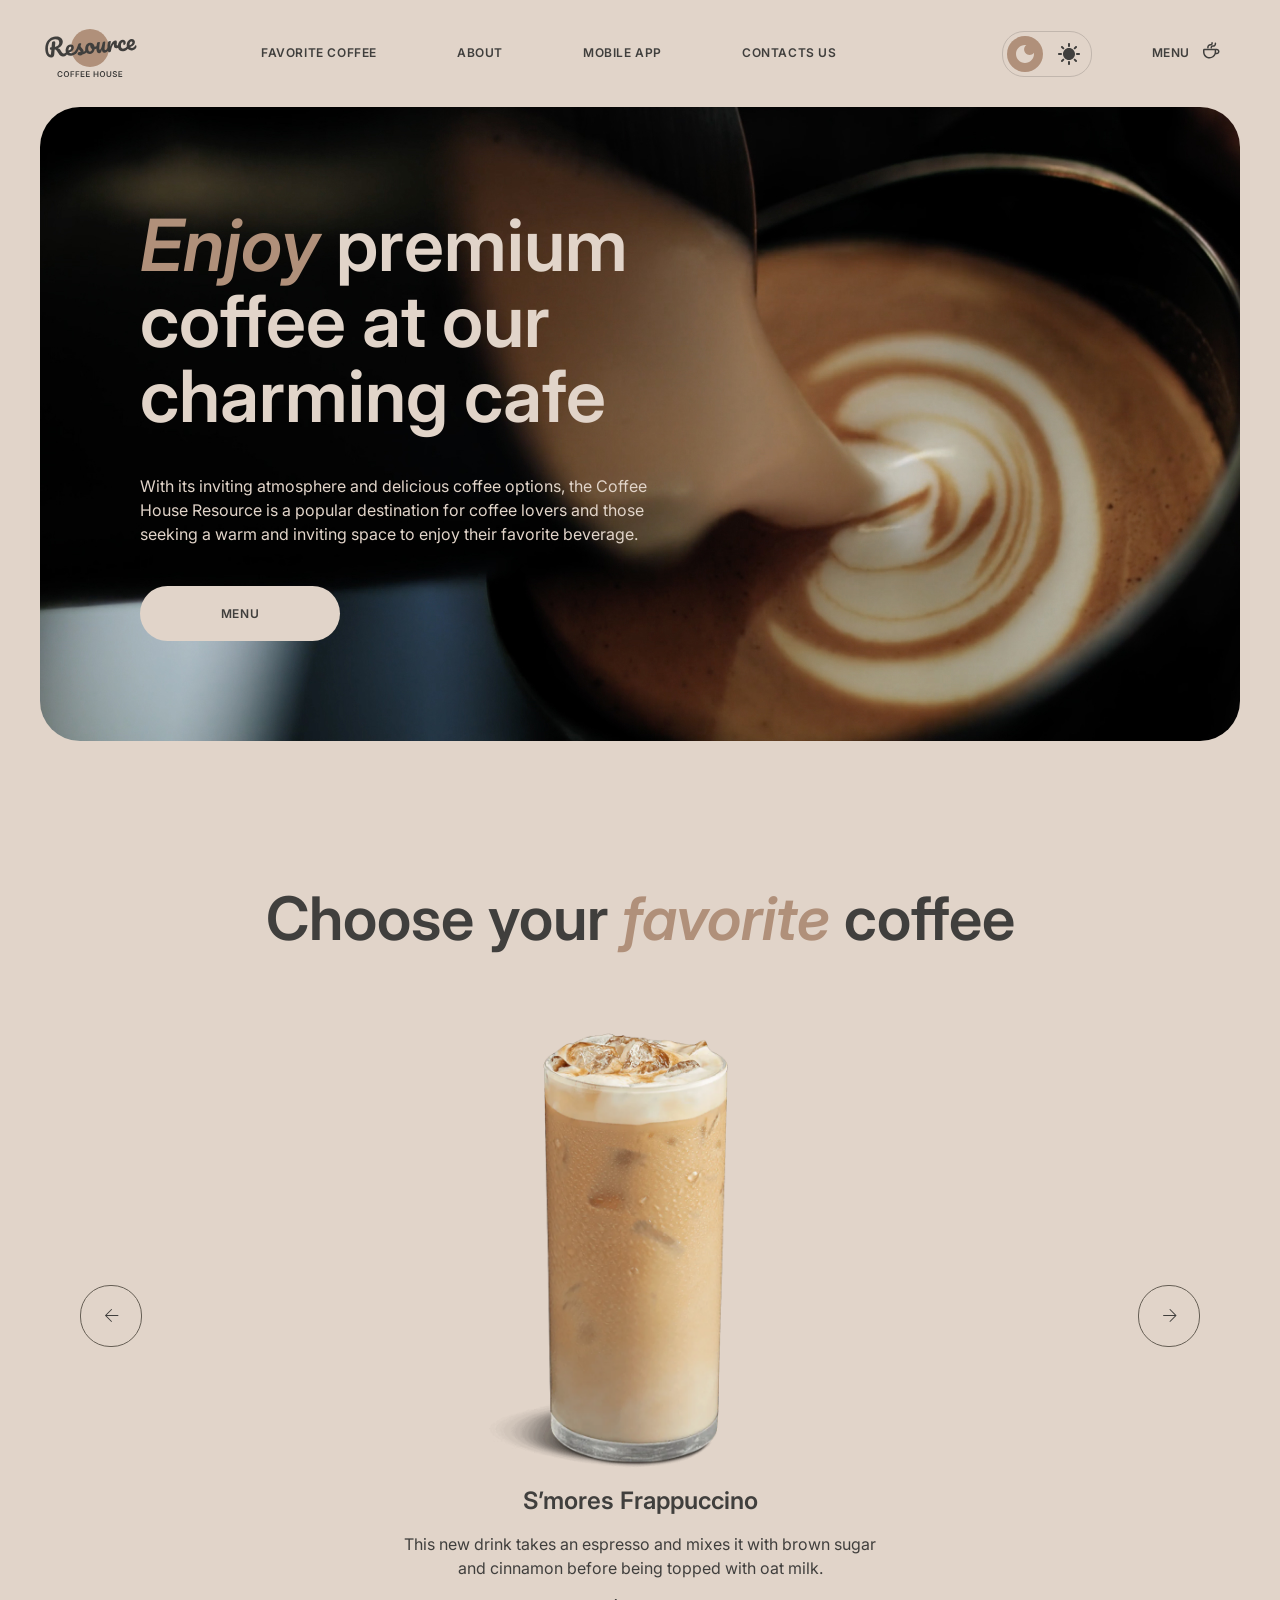
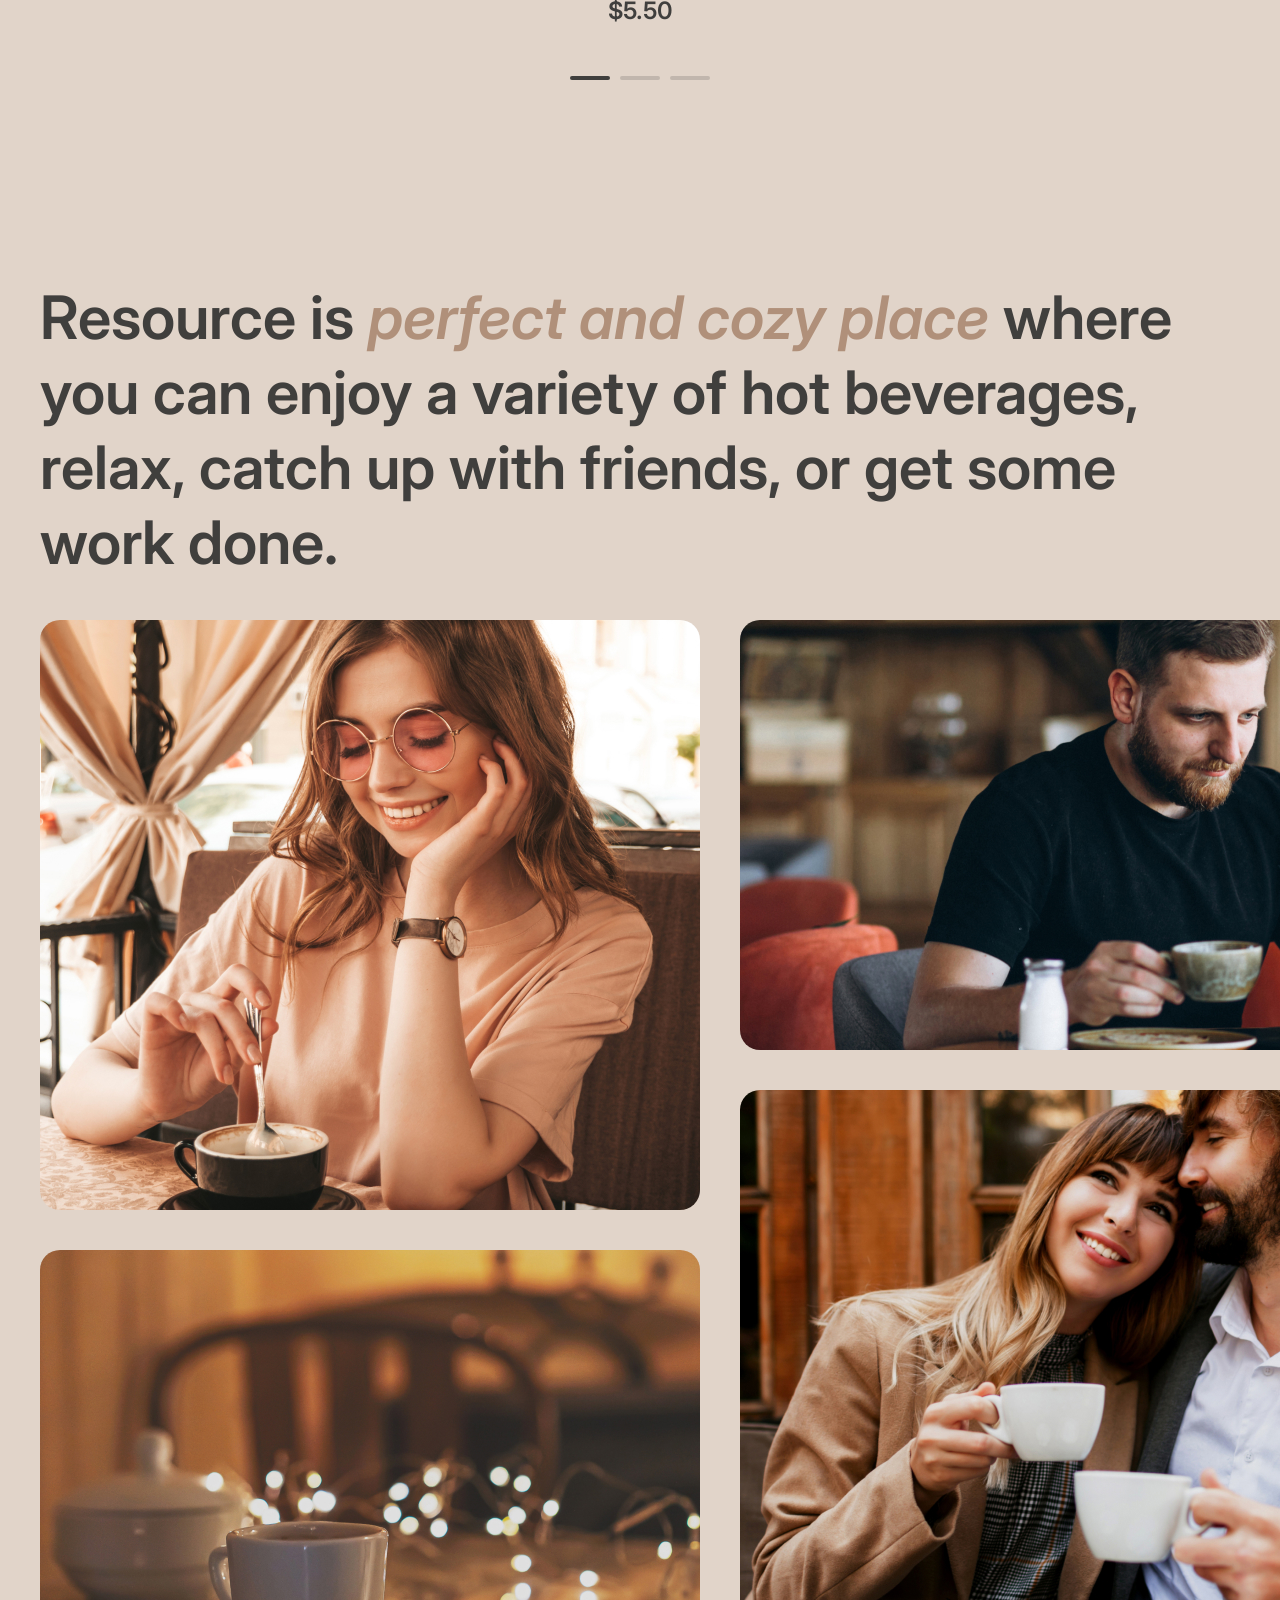
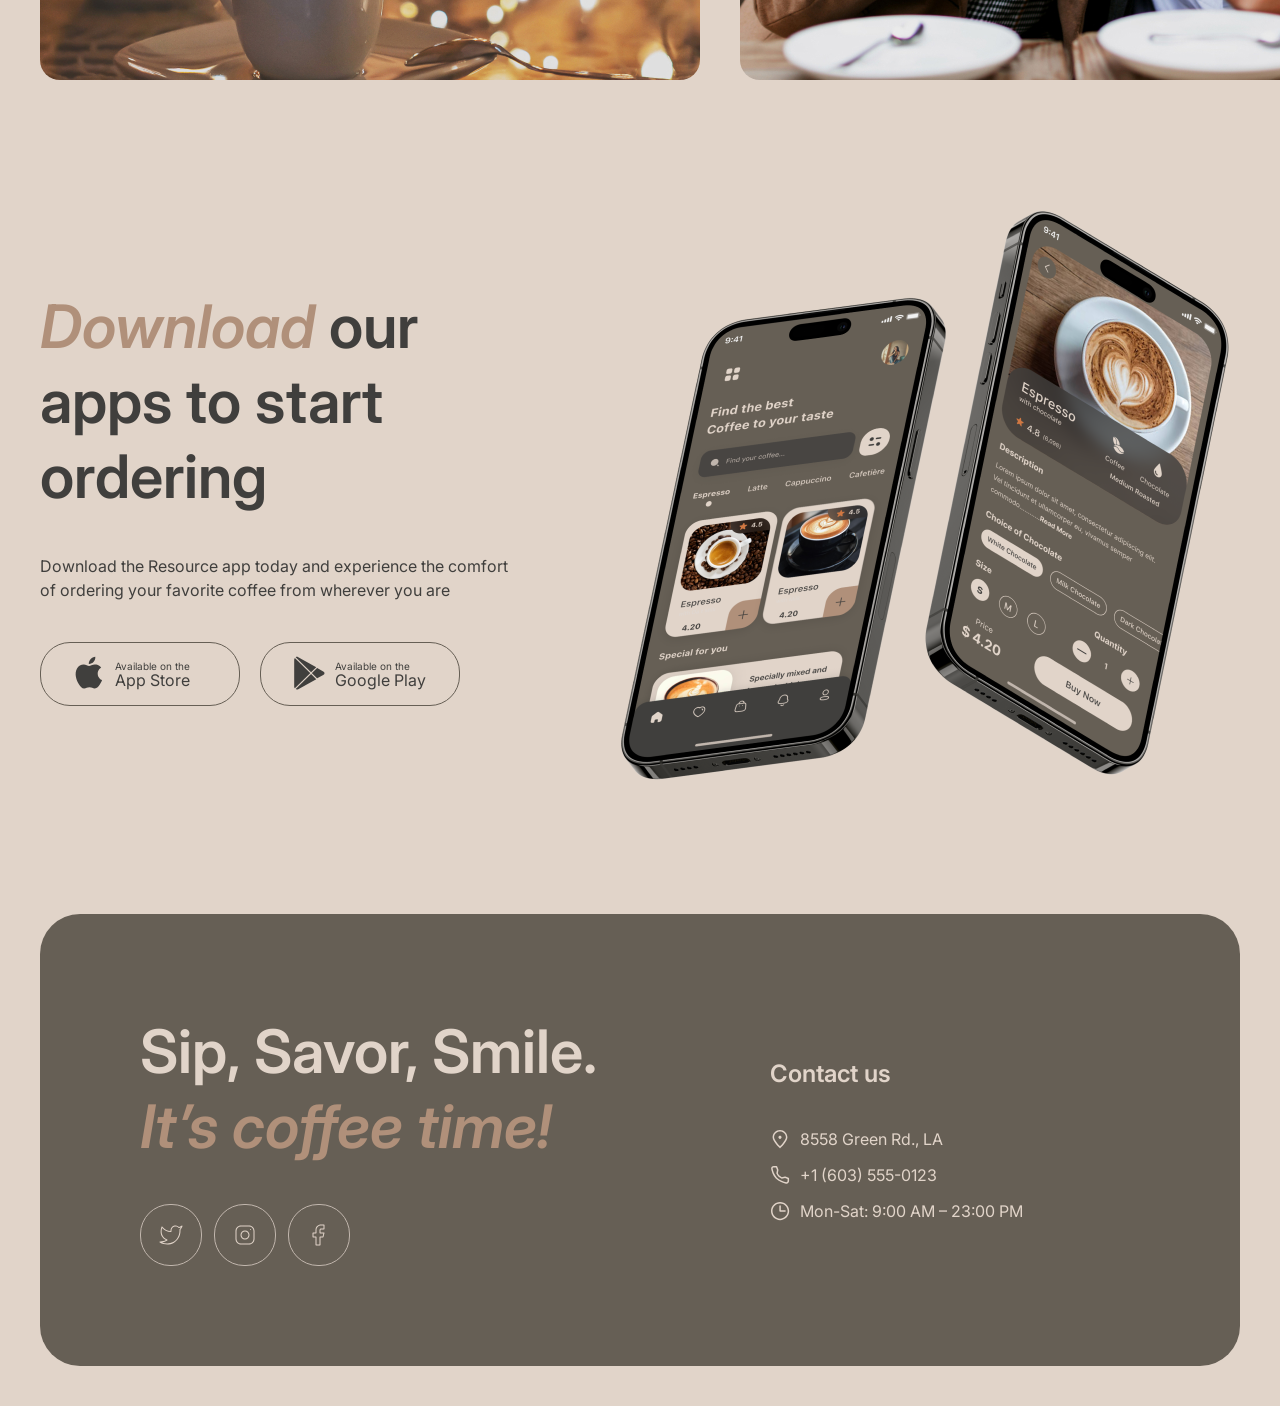
==== commit cbf75420: "feat: add new styles" ====
--- a/index.html
+++ b/index.html
@@ -2,19 +2,19 @@
 <html lang="en">
 
 <head>
-  <title>Coffee House</title>
-  <meta name="Description" content="This is Coffee House.">
-  <meta name="Keywords" content="Coffee House">
-  <meta charset="utf-8">
-  <meta http-equiv="X-UA-Compatible" content="IE=edge">
-  <meta name="viewport" content="width=device-width, initial-scale=1">
-  <link rel="preconnect" href="https://fonts.googleapis.com">
-  <link rel="preconnect" href="https://fonts.gstatic.com" crossorigin>
-  <link href="https://fonts.googleapis.com/css2?family=Inter:ital,wght@0,100..900;1,100..900&display=swap"
-    rel="stylesheet">
-  <link rel="stylesheet" href="modern-normalize.css">
-  <link rel="stylesheet" href="style.css">
-  <link rel="icon" href="assets/favicon.png" type="image/x-icon">
+    <title>Coffee House</title>
+    <meta name="Description" content="This is Coffee House.">
+    <meta name="Keywords" content="Coffee House">
+    <meta charset="utf-8">
+    <meta http-equiv="X-UA-Compatible" content="IE=edge">
+    <meta name="viewport" content="width=device-width, initial-scale=1">
+    <link rel="preconnect" href="https://fonts.googleapis.com">
+    <link rel="preconnect" href="https://fonts.gstatic.com" crossorigin>
+    <link href="https://fonts.googleapis.com/css2?family=Inter:ital,wght@0,100..900;1,100..900&display=swap"
+        rel="stylesheet">
+    <link rel="stylesheet" href="modern-normalize.css">
+    <link rel="stylesheet" href="style.css">
+    <link rel="icon" href="assets/favicon.png" type="image/x-icon">
 </head>
 
 <body class="block__body">
@@ -26,28 +26,68 @@
                 <!-- Header logo & links -->
                 <div class="header__top">
                     <div class="header__logo">
-                        <a href="/"><img
-                                src="assets/logo.svg" alt="Logo"></a>
+                        <a href="/">
+                            <svg width="100" height="60" viewBox="0 0 100 60" fill="none" xmlns="http://www.w3.org/2000/svg">
+<path d="M69 25C69 35.4934 60.4934 44 50 44C39.5066 44 31 35.4934 31 25C31 14.5066 39.5066 6 50 6C60.4934 6 69 14.5066 69 25Z" fill="#B0907A"/>
+<path d="M95.6784 22.2913C95.8856 22.2732 96.0534 22.3548 96.1817 22.5364C96.326 22.7165 96.4127 22.9739 96.442 23.3086C96.4922 23.8824 96.4 24.3884 96.1652 24.8265C95.7789 25.5509 95.2359 26.1365 94.5362 26.5832C93.8524 27.0285 93.0084 27.295 92.0042 27.3829C90.4741 27.5168 89.2469 27.1664 88.3226 26.3318C87.3969 25.4812 86.8658 24.2749 86.7291 22.7129C86.6329 21.6131 86.7748 20.5727 87.1547 19.5919C87.5333 18.5951 88.1046 17.7822 88.8687 17.1532C89.6487 16.5229 90.5568 16.1623 91.5928 16.0717C92.5173 15.9908 93.2829 16.2049 93.8895 16.714C94.4948 17.2071 94.8386 17.9239 94.9209 18.8643C95.0171 19.9641 94.7016 20.9473 93.9743 21.814C93.2617 22.6633 91.9772 23.4021 90.1208 24.0303C90.5675 24.73 91.2451 25.0401 92.1537 24.9606C92.8072 24.9035 93.3279 24.7053 93.7158 24.3662C94.1197 24.0257 94.5692 23.4725 95.0643 22.7064C95.2346 22.4506 95.4393 22.3122 95.6784 22.2913ZM91.3914 18.4503C90.8016 18.5019 90.3295 18.8885 89.9751 19.6102C89.6365 20.3304 89.5098 21.1767 89.5949 22.149L89.5991 22.1968C90.5199 21.8914 91.2318 21.4918 91.7347 20.9981C92.2376 20.5044 92.4632 19.9626 92.4117 19.3729C92.3852 19.0701 92.2766 18.8386 92.0859 18.6786C91.9098 18.5013 91.6783 18.4252 91.3914 18.4503Z" fill="currentcolor"/>
+<path d="M83.2976 28.1446C81.7356 28.2813 80.4779 27.9497 79.5245 27.1497C78.5857 26.3324 78.0529 25.1985 77.926 23.7481C77.813 22.457 77.969 21.303 78.394 20.2861C78.819 19.2692 79.4149 18.4622 80.1818 17.8651C80.9487 17.268 81.7784 16.9304 82.671 16.8523C83.5477 16.7756 84.2481 16.9793 84.7723 17.4635C85.311 17.9303 85.6159 18.5702 85.6871 19.383C85.7456 20.0525 85.6437 20.6316 85.3813 21.1203C85.1348 21.6076 84.7725 21.8722 84.2944 21.9141C83.9915 21.9406 83.7382 21.8904 83.5344 21.7637C83.3465 21.6356 83.2414 21.444 83.2191 21.189C83.2093 21.0774 83.2141 20.9485 83.2334 20.8023C83.2527 20.6561 83.2676 20.5504 83.278 20.4852C83.3367 20.2392 83.357 20.0125 83.3389 19.8053C83.3208 19.5981 83.2511 19.4436 83.1297 19.3418C83.0243 19.2386 82.876 19.1953 82.6847 19.2121C82.3181 19.2441 81.9901 19.4415 81.7006 19.8041C81.4097 20.1508 81.193 20.6114 81.0506 21.186C80.9081 21.7606 80.8661 22.3826 80.9247 23.0521C81.0865 24.901 81.9723 25.7551 83.5821 25.6142C84.2356 25.557 84.9181 25.2805 85.6296 24.7846C86.3556 24.2714 87.0469 23.5444 87.7034 22.6036C87.8752 22.3637 88.0806 22.2333 88.3197 22.2124C88.5269 22.1942 88.6946 22.2759 88.8229 22.4574C88.9672 22.6375 89.054 22.895 89.0832 23.2297C89.1362 23.8354 89.028 24.3427 88.7587 24.7518C88.0904 25.7418 87.2526 26.5378 86.2452 27.1399C85.2524 27.7247 84.2699 28.0596 83.2976 28.1446Z" fill="currentcolor"/>
+<path d="M69.549 29.3476C68.9433 29.4006 68.485 29.1195 68.1742 28.5042C67.8794 27.8876 67.6706 26.8779 67.5479 25.4753C67.3666 23.4032 67.4892 21.4089 67.9158 19.4924C68.0188 19.0177 68.2207 18.6627 68.5213 18.4276C68.8365 18.1752 69.289 18.0232 69.8787 17.9716C70.1975 17.9437 70.4242 17.964 70.5586 18.0326C70.6931 18.1011 70.7701 18.2469 70.7897 18.4701C70.812 18.7251 70.7426 19.3094 70.5816 20.2229C70.478 20.8744 70.3993 21.4434 70.3455 21.93C70.2917 22.4165 70.2636 23.0132 70.2612 23.7201C70.6673 22.3033 71.1594 21.136 71.7376 20.2181C72.3158 19.3002 72.8997 18.6308 73.4892 18.2098C74.0947 17.7874 74.6605 17.5532 75.1865 17.5072C76.2225 17.4166 76.7858 17.8893 76.8765 18.9253C76.8946 19.1325 76.8668 19.6409 76.7931 20.4504C76.7214 21.0991 76.6925 21.5032 76.7064 21.6626C76.7552 22.2204 76.9789 22.4819 77.3773 22.4471C77.8236 22.408 78.3668 22.0072 79.0067 21.2445C79.1958 21.0191 79.4019 20.8967 79.6251 20.8772C79.8323 20.8591 80 20.9408 80.1283 21.1223C80.2712 21.2864 80.3559 21.5199 80.3824 21.8228C80.434 22.4125 80.315 22.8887 80.0255 23.2513C79.6197 23.7526 79.1285 24.1971 78.5521 24.5848C77.9903 24.9552 77.3746 25.1697 76.7052 25.2282C75.8604 25.3021 75.196 25.1434 74.7121 24.7521C74.2441 24.3594 73.978 23.7965 73.9139 23.0633C73.8929 22.8242 73.8959 22.583 73.9228 22.3397C73.9268 22.0182 73.9239 21.8016 73.9142 21.69C73.8919 21.435 73.793 21.3151 73.6177 21.3305C73.3786 21.3514 73.0836 21.6503 72.7325 22.2271C72.396 22.7865 72.0748 23.5213 71.7689 24.4314C71.4631 25.3415 71.2332 26.2932 71.0791 27.2864C70.9694 28.0509 70.8068 28.5791 70.5914 28.8709C70.3906 29.1455 70.0431 29.3044 69.549 29.3476Z" fill="currentcolor"/>
+<path d="M59.2462 30.2488C58.5289 30.3116 57.9106 30.0364 57.3912 29.4233C56.8863 28.7929 56.5906 27.9836 56.5042 26.9954C56.3996 25.8 56.3838 24.7012 56.4567 23.699C56.5282 22.6809 56.6985 21.5979 56.9675 20.4501C57.085 19.958 57.2782 19.5958 57.547 19.3635C57.8157 19.1312 58.2609 18.9878 58.8826 18.9334C59.2332 18.9028 59.4772 18.9376 59.6145 19.038C59.7677 19.1371 59.8541 19.2981 59.8736 19.5213C59.8847 19.6488 59.8347 20.0868 59.7235 20.8354C59.6157 21.4391 59.5349 21.9842 59.4811 22.4707C59.3088 24.1722 59.247 25.3019 59.2958 25.8598C59.3251 26.1945 59.3859 26.4301 59.4781 26.5666C59.569 26.6871 59.7021 26.7397 59.8774 26.7244C60.1165 26.7035 60.3904 26.4386 60.6993 25.9297C61.024 25.4195 61.3431 24.6608 61.6565 23.6536C61.9859 22.6451 62.2798 21.4148 62.5382 19.9627C62.6239 19.4734 62.7852 19.114 63.0221 18.8845C63.2749 18.6535 63.6643 18.5151 64.1903 18.4691C64.5569 18.437 64.8161 18.4625 64.9679 18.5456C65.1184 18.6127 65.204 18.7658 65.2249 19.0049C65.2598 19.4034 65.1561 20.5127 64.9138 22.3327C64.646 24.412 64.533 25.6907 64.5748 26.1688C64.6013 26.4717 64.686 26.7052 64.8289 26.8694C64.9703 27.0176 65.1447 27.0827 65.3519 27.0645C65.6706 27.0366 66.0285 26.8126 66.4254 26.3924C66.8368 25.9549 67.3708 25.2657 68.0273 24.3249C68.199 24.0851 68.4044 23.9547 68.6435 23.9337C68.8507 23.9156 69.0185 23.9973 69.1468 24.1788C69.291 24.3589 69.3778 24.6163 69.4071 24.9511C69.4629 25.5886 69.3547 26.096 69.0825 26.4731C68.471 27.3779 67.7905 28.1361 67.041 28.7477C66.3074 29.358 65.4385 29.707 64.4343 29.7949C63.6693 29.8618 63.0776 29.6165 62.6594 29.0588C62.2572 28.4997 62.0093 27.6862 61.9159 26.6183C61.7398 27.7259 61.4065 28.5982 60.9162 29.2354C60.4245 29.8566 59.8678 30.1944 59.2462 30.2488Z" fill="currentcolor"/>
+<path d="M57.5606 22.8796C57.7678 22.8614 57.9362 22.9511 58.0659 23.1485C58.1956 23.346 58.2744 23.6041 58.3023 23.9229C58.3692 24.688 58.1779 25.1625 57.7282 25.3463C56.8011 25.7647 55.7659 26.048 54.6225 26.1963C54.4367 27.5616 53.9332 28.6898 53.1117 29.5808C52.2888 30.4559 51.3115 30.9429 50.1799 31.0419C49.2235 31.1256 48.3824 30.9663 47.6566 30.564C46.9467 30.1603 46.383 29.5913 45.9654 28.8569C45.5478 28.1225 45.3 27.309 45.2219 26.4164C45.1159 25.205 45.2529 24.1089 45.6328 23.1281C46.0114 22.1313 46.5841 21.3343 47.351 20.7372C48.1165 20.1242 48.9933 19.7744 49.9816 19.688C51.1929 19.582 52.2022 19.9193 53.0093 20.6999C53.8309 21.4632 54.3592 22.453 54.5941 23.6691C55.339 23.5558 56.2177 23.3183 57.23 22.9567C57.3547 22.9136 57.4649 22.8879 57.5606 22.8796ZM50.1494 28.4908C50.6595 28.4462 51.0797 28.2007 51.41 27.7542C51.7563 27.3063 51.959 26.6863 52.0182 25.8941C51.4948 25.6026 51.0739 25.1977 50.7555 24.6795C50.4531 24.1599 50.2754 23.5972 50.2224 22.9916C50.2001 22.7365 50.2017 22.4794 50.2272 22.2202L50.1076 22.2307C49.4701 22.2864 48.9633 22.644 48.5873 23.3032C48.2259 23.9452 48.094 24.824 48.1916 25.9398C48.2683 26.8164 48.4942 27.4712 48.8694 27.9042C49.2605 28.3357 49.6872 28.5313 50.1494 28.4908Z" fill="currentcolor"/>
+<path d="M40.3103 32.4354C39.4815 32.508 38.8272 32.3725 38.3474 32.029C37.8836 31.6841 37.6307 31.2726 37.5889 30.7944C37.5527 30.38 37.6727 30.0081 37.9491 29.6787C38.2254 29.3494 38.6584 29.1589 39.2482 29.1073C39.4554 29.0892 39.6966 29.0922 39.9717 29.1163C40.2614 29.1231 40.4787 29.1282 40.6235 29.1316C40.5713 28.7185 40.4415 28.3364 40.2341 27.9851C40.0427 27.6325 39.8048 27.3 39.5205 26.9876C39.2348 26.6592 38.9692 26.3773 38.7237 26.1418C38.3119 27.1254 37.8861 27.9497 37.4464 28.6145C37.0226 29.278 36.5482 29.9137 36.0232 30.5218C35.7614 30.8338 35.4711 31.0038 35.1523 31.0316C34.8973 31.054 34.6824 30.9844 34.5077 30.823C34.3316 30.6457 34.2316 30.4216 34.2079 30.1506C34.1801 29.8318 34.2658 29.5272 34.4653 29.2367L34.7426 28.827C35.5244 27.6664 36.1078 26.7159 36.4928 25.9756C36.7233 25.4896 36.9884 24.8481 37.288 24.0509C37.5863 23.2379 37.8745 22.4016 38.1527 21.542C38.3942 20.8142 38.9931 20.4085 39.9494 20.3248C40.3957 20.2858 40.71 20.2984 40.8923 20.3628C41.0746 20.4271 41.1734 20.547 41.1888 20.7223C41.1971 20.8179 41.1785 20.9722 41.1329 21.1849C41.0873 21.3977 41.0177 21.6126 40.9243 21.8296C40.6876 22.4285 40.5867 22.9272 40.6215 23.3257C40.6424 23.5647 40.7451 23.8208 40.9296 24.0937C41.1301 24.3653 41.4244 24.7009 41.8127 25.1006C42.3814 25.7254 42.8141 26.2657 43.111 26.7216C43.4224 27.1601 43.6025 27.6583 43.6513 28.2162C43.6652 28.3756 43.6688 28.6001 43.662 28.8898C44.4166 28.5187 45.2626 27.6335 46.2003 26.2345C46.372 25.9946 46.5774 25.8642 46.8165 25.8433C47.0237 25.8252 47.1915 25.9069 47.3198 26.0884C47.464 26.2685 47.5508 26.5259 47.5801 26.8606C47.6331 27.4663 47.5249 27.9737 47.2555 28.3827C46.545 29.4407 45.8392 30.185 45.1381 30.6158C44.4515 31.0292 43.5756 31.2985 42.5105 31.4238C41.9204 32.0215 41.187 32.3587 40.3103 32.4354Z" fill="currentcolor"/>
+<path d="M36.6161 26.7357C36.8233 26.7175 36.9911 26.7992 37.1194 26.9807C37.2636 27.1608 37.3504 27.4183 37.3797 27.753C37.4355 28.3905 37.3273 28.8979 37.0551 29.2751C36.5281 30.0439 35.7492 30.7786 34.7183 31.4791C33.7034 32.1782 32.5823 32.5815 31.355 32.6888C29.6814 32.8353 28.3426 32.4947 27.3386 31.667C26.3347 30.8394 25.7637 29.6365 25.6256 28.0586C25.5294 26.9588 25.6713 25.9185 26.0512 24.9376C26.4298 23.9408 27.0011 23.1279 27.7652 22.4989C28.5452 21.8686 29.4533 21.508 30.4893 21.4174C31.4138 21.3365 32.1793 21.5506 32.786 22.0597C33.3913 22.5528 33.7351 23.2696 33.8173 24.21C33.9136 25.3098 33.5981 26.293 32.8708 27.1597C32.1581 28.009 30.8816 28.7471 29.0412 29.3739C29.5039 30.0722 30.293 30.3726 31.4088 30.275C32.126 30.2122 32.9173 29.894 33.7826 29.3204C34.6625 28.7295 35.4016 27.9983 35.9999 27.1269C36.1716 26.887 36.377 26.7566 36.6161 26.7357ZM30.2878 23.796C29.6981 23.8476 29.226 24.2342 28.8715 24.9559C28.533 25.6761 28.4063 26.5224 28.4914 27.4947L28.4955 27.5425C29.4164 27.2371 30.1283 26.8375 30.6312 26.3438C31.1341 25.8501 31.3597 25.3083 31.3081 24.7186C31.2816 24.4158 31.1731 24.1843 30.9824 24.0243C30.8063 23.847 30.5747 23.7709 30.2878 23.796Z" fill="currentcolor"/>
+<path d="M27.6906 27.5167C27.8978 27.4986 28.0656 27.5803 28.1939 27.7618C28.3382 27.9419 28.4249 28.1993 28.4542 28.5341C28.5086 29.1557 28.4004 29.6631 28.1296 30.0561C27.4454 31.0476 26.7351 31.8324 25.9987 32.4108C25.261 32.9733 24.3581 33.3012 23.2902 33.3946C22.2541 33.4853 21.3451 33.2837 20.5631 32.79C19.797 32.2949 19.028 31.3985 18.256 30.1009C17.6351 29.063 17.151 28.3023 16.8035 27.8188C16.4547 27.3193 16.119 26.9712 15.7967 26.7745C15.4903 26.5765 15.1198 26.4724 14.6852 26.4622C14.6508 26.8025 14.5595 27.8705 14.4114 29.6663C14.3537 30.4744 14.3165 30.9675 14.3 31.1456C14.2256 32.1319 13.9724 32.9089 13.5402 33.4767C13.1067 34.0286 12.4038 34.3471 11.4315 34.4321C10.3636 34.5256 9.38799 34.2977 8.50477 33.7486C7.63609 33.1822 6.9298 32.3606 6.38589 31.2839C5.84059 30.1913 5.50518 28.9277 5.37968 27.4932C5.1454 24.8154 5.40544 22.4638 6.15978 20.4383C6.93006 18.4115 8.10738 16.8148 9.69174 15.6483C11.2906 14.4644 13.1899 13.7763 15.3895 13.5838C16.9196 13.45 18.223 13.5688 19.2994 13.9404C20.3759 14.312 21.1968 14.8826 21.762 15.6523C22.3432 16.4206 22.6784 17.3148 22.7676 18.3349C22.8457 19.2275 22.7073 20.1229 22.3522 21.0213C22.0117 21.9023 21.4476 22.7066 20.66 23.434C19.8724 24.1614 18.8869 24.7375 17.7034 25.1622C18.4866 25.3025 19.1057 25.5856 19.5605 26.0116C20.0154 26.4376 20.4891 27.0787 20.9816 27.9351C21.5115 28.8524 22.0112 29.5153 22.4806 29.924C22.966 30.3312 23.4955 30.5098 24.0693 30.4596C24.5794 30.4149 25.0509 30.205 25.4838 29.8299C25.9154 29.4388 26.4456 28.7981 27.0744 27.9079C27.2461 27.6681 27.4515 27.5377 27.6906 27.5167ZM11.3837 26.727C10.8418 26.7744 10.4561 26.6797 10.2266 26.4428C10.013 26.2045 9.89225 25.9259 9.86436 25.6071C9.8309 25.2246 9.92394 24.9113 10.1435 24.6672C10.379 24.4218 10.6562 24.2851 10.9749 24.2572L11.5727 24.2049C11.691 22.6206 11.8123 21.2528 11.9364 20.1016C12.053 19.0474 12.6771 18.4708 13.8088 18.3718C14.7173 18.2923 15.2071 18.659 15.2782 19.4719C15.2936 19.6473 15.2975 19.7835 15.2899 19.8805L14.9199 23.9121C15.7764 23.789 16.5393 23.5134 17.2085 23.0855C17.8937 22.6561 18.4149 22.0966 18.7722 21.4068C19.1454 20.7156 19.2957 19.9556 19.2232 19.1268C19.1353 18.1226 18.7236 17.3636 17.988 16.8498C17.2524 16.3359 16.2232 16.1369 14.9002 16.2526C13.3382 16.3893 12.0016 16.8997 10.8904 17.7839C9.79381 18.6508 8.98568 19.8779 8.46605 21.4653C7.94503 23.0366 7.78003 24.9142 7.97108 27.0978C8.06033 28.1179 8.24063 28.9855 8.51198 29.7006C8.78334 30.4157 9.08648 30.9432 9.42139 31.2834C9.75631 31.6235 10.0592 31.7817 10.3302 31.7579C10.5374 31.7398 10.6957 31.6216 10.8051 31.4032C10.9304 31.1834 11.0127 30.839 11.052 30.3698L11.3837 26.727Z" fill="currentcolor"/>
+<path d="M78.4023 54.0001V48.1819H82.1864V49.0654H79.4563V50.645H81.9904V51.5285H79.4563V53.1165H82.2092V54.0001H78.4023Z" fill="currentcolor"/>
+<path d="M75.9698 49.7813C75.9433 49.5332 75.8316 49.34 75.6346 49.2017C75.4395 49.0635 75.1857 48.9943 74.8732 48.9943C74.6535 48.9943 74.4651 49.0275 74.3079 49.0938C74.1507 49.1601 74.0304 49.25 73.9471 49.3637C73.8638 49.4773 73.8211 49.607 73.8192 49.7529C73.8192 49.8741 73.8467 49.9792 73.9016 50.0682C73.9585 50.1572 74.0352 50.233 74.1317 50.2955C74.2283 50.3561 74.3353 50.4072 74.4528 50.4489C74.5702 50.4906 74.6886 50.5256 74.8079 50.554L75.3533 50.6904C75.573 50.7415 75.7842 50.8106 75.9869 50.8977C76.1914 50.9849 76.3742 51.0947 76.5352 51.2273C76.698 51.3599 76.8268 51.5199 76.9215 51.7074C77.0162 51.8949 77.0636 52.1146 77.0636 52.3665C77.0636 52.7074 76.9764 53.0076 76.8022 53.2671C76.628 53.5246 76.3761 53.7263 76.0465 53.8722C75.7189 54.0161 75.3221 54.0881 74.8562 54.0881C74.4035 54.0881 74.0105 54.018 73.6772 53.8779C73.3458 53.7377 73.0863 53.5332 72.8988 53.2642C72.7132 52.9953 72.6128 52.6676 72.5977 52.2813H73.6346C73.6497 52.4839 73.7122 52.6525 73.8221 52.787C73.9319 52.9214 74.0749 53.0218 74.2511 53.0881C74.4291 53.1544 74.628 53.1875 74.8477 53.1875C75.0768 53.1875 75.2776 53.1534 75.4499 53.0852C75.6242 53.0152 75.7605 52.9186 75.859 52.7955C75.9575 52.6705 76.0077 52.5246 76.0096 52.358C76.0077 52.2065 75.9632 52.0815 75.8761 51.983C75.7889 51.8826 75.6668 51.7993 75.5096 51.733C75.3543 51.6648 75.1725 51.6042 74.9641 51.5512L74.3022 51.3807C73.823 51.2576 73.4442 51.071 73.1658 50.821C72.8893 50.5692 72.7511 50.2349 72.7511 49.8182C72.7511 49.4754 72.8439 49.1752 73.0295 48.9176C73.217 48.6601 73.4717 48.4602 73.7937 48.3182C74.1156 48.1743 74.4802 48.1023 74.8874 48.1023C75.3003 48.1023 75.6621 48.1743 75.9727 48.3182C76.2852 48.4602 76.5304 48.6582 76.7085 48.912C76.8865 49.1638 76.9783 49.4536 76.984 49.7813H75.9698Z" fill="currentcolor"/>
+<path d="M70.2086 48.1819H71.2626V51.983C71.2626 52.3997 71.1641 52.7662 70.9672 53.0825C70.7721 53.3987 70.4975 53.6459 70.1433 53.8239C69.7891 54.0001 69.3753 54.0881 68.9018 54.0881C68.4264 54.0881 68.0117 54.0001 67.6575 53.8239C67.3033 53.6459 67.0287 53.3987 66.8336 53.0825C66.6386 52.7662 66.541 52.3997 66.541 51.983V48.1819H67.595V51.895C67.595 52.1374 67.648 52.3533 67.7541 52.5427C67.862 52.7321 68.0136 52.8807 68.2086 52.9887C68.4037 53.0948 68.6348 53.1478 68.9018 53.1478C69.1689 53.1478 69.3999 53.0948 69.595 52.9887C69.792 52.8807 69.9435 52.7321 70.0495 52.5427C70.1556 52.3533 70.2086 52.1374 70.2086 51.895V48.1819Z" fill="currentcolor"/>
+<path d="M65.1435 51.0909C65.1435 51.7178 65.026 52.2548 64.7912 52.7017C64.5582 53.1468 64.2401 53.4877 63.8366 53.7245C63.4351 53.9612 62.9796 54.0796 62.4702 54.0796C61.9607 54.0796 61.5043 53.9612 61.1009 53.7245C60.6993 53.4858 60.3812 53.144 60.1463 52.6989C59.9134 52.2519 59.7969 51.7159 59.7969 51.0909C59.7969 50.464 59.9134 49.9281 60.1463 49.483C60.3812 49.036 60.6993 48.6942 61.1009 48.4574C61.5043 48.2207 61.9607 48.1023 62.4702 48.1023C62.9796 48.1023 63.4351 48.2207 63.8366 48.4574C64.2401 48.6942 64.5582 49.036 64.7912 49.483C65.026 49.9281 65.1435 50.464 65.1435 51.0909ZM64.0838 51.0909C64.0838 50.6496 64.0147 50.2775 63.8764 49.9745C63.7401 49.6695 63.5507 49.4394 63.3082 49.2841C63.0658 49.1269 62.7865 49.0483 62.4702 49.0483C62.1539 49.0483 61.8745 49.1269 61.6321 49.2841C61.3897 49.4394 61.1993 49.6695 61.0611 49.9745C60.9247 50.2775 60.8565 50.6496 60.8565 51.0909C60.8565 51.5322 60.9247 51.9053 61.0611 52.2102C61.1993 52.5133 61.3897 52.7434 61.6321 52.9006C61.8745 53.0559 62.1539 53.1335 62.4702 53.1335C62.7865 53.1335 63.0658 53.0559 63.3082 52.9006C63.5507 52.7434 63.7401 52.5133 63.8764 52.2102C64.0147 51.9053 64.0838 51.5322 64.0838 51.0909Z" fill="currentcolor"/>
+<path d="M53.5918 54.0001V48.1819H54.6458V50.645H57.3418V48.1819H58.3986V54.0001H57.3418V51.5285H54.6458V54.0001H53.5918Z" fill="currentcolor"/>
+<path d="M45.9492 54.0001V48.1819H49.7333V49.0654H47.0032V50.645H49.5373V51.5285H47.0032V53.1165H49.756V54.0001H45.9492Z" fill="currentcolor"/>
+<path d="M40.6895 54.0001V48.1819H44.4735V49.0654H41.7434V50.645H44.2775V51.5285H41.7434V53.1165H44.4963V54.0001H40.6895Z" fill="currentcolor"/>
+<path d="M35.6016 54.0001V48.1819H39.3288V49.0654H36.6555V50.645H39.0732V51.5285H36.6555V54.0001H35.6016Z" fill="currentcolor"/>
+<path d="M30.5137 54.0001V48.1819H34.2409V49.0654H31.5676V50.645H33.9853V51.5285H31.5676V54.0001H30.5137Z" fill="currentcolor"/>
+<path d="M29.1181 51.0909C29.1181 51.7178 29.0007 52.2548 28.7658 52.7017C28.5328 53.1468 28.2147 53.4877 27.8113 53.7245C27.4097 53.9612 26.9542 54.0796 26.4448 54.0796C25.9353 54.0796 25.4789 53.9612 25.0755 53.7245C24.6739 53.4858 24.3558 53.144 24.1209 52.6989C23.888 52.2519 23.7715 51.7159 23.7715 51.0909C23.7715 50.464 23.888 49.9281 24.1209 49.483C24.3558 49.036 24.6739 48.6942 25.0755 48.4574C25.4789 48.2207 25.9353 48.1023 26.4448 48.1023C26.9542 48.1023 27.4097 48.2207 27.8113 48.4574C28.2147 48.6942 28.5328 49.036 28.7658 49.483C29.0007 49.9281 29.1181 50.464 29.1181 51.0909ZM28.0584 51.0909C28.0584 50.6496 27.9893 50.2775 27.851 49.9745C27.7147 49.6695 27.5253 49.4394 27.2828 49.2841C27.0404 49.1269 26.7611 49.0483 26.4448 49.0483C26.1285 49.0483 25.8491 49.1269 25.6067 49.2841C25.3643 49.4394 25.1739 49.6695 25.0357 49.9745C24.8993 50.2775 24.8311 50.6496 24.8311 51.0909C24.8311 51.5322 24.8993 51.9053 25.0357 52.2102C25.1739 52.5133 25.3643 52.7434 25.6067 52.9006C25.8491 53.0559 26.1285 53.1335 26.4448 53.1335C26.7611 53.1335 27.0404 53.0559 27.2828 52.9006C27.5253 52.7434 27.7147 52.5133 27.851 52.2102C27.9893 51.9053 28.0584 51.5322 28.0584 51.0909Z" fill="currentcolor"/>
+<path d="M22.5536 50.1449H21.4911C21.4608 49.9707 21.4049 49.8163 21.3235 49.6818C21.2421 49.5455 21.1407 49.4299 21.0195 49.3352C20.8983 49.2406 20.7601 49.1695 20.6048 49.1222C20.4513 49.0729 20.2856 49.0483 20.1076 49.0483C19.7913 49.0483 19.511 49.1279 19.2667 49.287C19.0224 49.4442 18.8311 49.6752 18.6928 49.9801C18.5546 50.2832 18.4854 50.6534 18.4854 51.0909C18.4854 51.536 18.5546 51.911 18.6928 52.2159C18.833 52.519 19.0243 52.7481 19.2667 52.9034C19.511 53.0568 19.7904 53.1335 20.1048 53.1335C20.279 53.1335 20.4419 53.1108 20.5934 53.0654C20.7468 53.018 20.8841 52.9489 21.0053 52.858C21.1284 52.7671 21.2317 52.6553 21.315 52.5227C21.4002 52.3902 21.4589 52.2387 21.4911 52.0682L22.5536 52.0739C22.5138 52.3504 22.4277 52.6099 22.2951 52.8523C22.1644 53.0947 21.993 53.3087 21.7809 53.4943C21.5688 53.6781 21.3207 53.822 21.0366 53.9262C20.7525 54.0284 20.4371 54.0796 20.0906 54.0796C19.5792 54.0796 19.1228 53.9612 18.7212 53.7245C18.3197 53.4877 18.0034 53.1459 17.7724 52.6989C17.5413 52.2519 17.4258 51.7159 17.4258 51.0909C17.4258 50.464 17.5423 49.9281 17.7752 49.483C18.0082 49.036 18.3254 48.6942 18.7269 48.4574C19.1284 48.2207 19.583 48.1023 20.0906 48.1023C20.4144 48.1023 20.7156 48.1477 20.994 48.2387C21.2724 48.3296 21.5205 48.4631 21.7383 48.6392C21.9561 48.8135 22.1351 49.0275 22.2752 49.2813C22.4173 49.5332 22.5101 49.821 22.5536 50.1449Z" fill="currentcolor"/>
+</svg>
+                        </a>
                     </div>
                     <div class="header__menu">
                         <nav class="nav">
-                            <ul>
-                                <li><a href="#favourites-coffee">Favorite coffee</a></li>
-                                <li><a href="#about">About</a></li>
-                                <li><a href="#mobile-app">Mobile app</a></li>
-                                <li><a href="#contacts">Contacts us</a></li>
-                                <li>
-                                </li>
-                                <li class="last">
-                                    <div class="menu__theme-selector">
-                                        <ul>
-                                            <li><a href="#">1</a></li>
-                                            <li><a href="#">2</a></li>
-                                        </ul>
-                                    </div>
-                                    <a href="menu.html">Menu</a>
-                                </li>
-                            </ul>
+                            <div class="nav__menu">
+                                <ul>
+                                    <li class="menu__item"><a href="#favourites-coffee">Favorite coffee</a></li>
+                                    <li class="menu__item"><a href="#about">About</a></li>
+                                    <li class="menu__item"><a href="#mobile-app">Mobile app</a></li>
+                                    <li class="menu__item"><a href="#contacts">Contacts us</a></li>
+                                </ul>
+                            </div>
+                            <div class="nav__menu_additional">
+                                <ul>
+                                    <li>
+                                        <div class="nav__theme-selector">
+                                            <a class="theme-selector__item theme-selector__item--active" data-theme="light" href="#">
+                                                <svg width="22" height="22" viewBox="0 0 22 22" fill="none"
+                                                        xmlns="http://www.w3.org/2000/svg">
+                                                        <path
+                                                            d="M11 2C6.03 2 2 6.03 2 11C2 15.97 6.03 20 11 20C15.97 20 20 15.97 20 11C20 10.54 19.96 10.08 19.9 9.64C18.92 11.01 17.32 11.9 15.5 11.9C12.52 11.9 10.1 9.48 10.1 6.5C10.1 4.69 10.99 3.08 12.36 2.1C11.92 2.04 11.46 2 11 2Z"
+                                                            fill="currentcolor" />
+                                                    </svg>
+                                                </a>
+                                            <a class="theme-selector__item" data-theme="dark" href="#"><svg width="22" height="22"
+                                                        viewBox="0 0 22 22" fill="none"
+                                                        xmlns="http://www.w3.org/2000/svg">
+                                                        <path
+                                                            d="M10 3V1C10 0.45 10.45 0 11 0C11.55 0 12 0.45 12 1V3C12 3.55 11.55 4 11 4C10.45 4 10 3.55 10 3ZM17.36 6.05L18.77 4.63C19.16 4.24 19.16 3.61 18.77 3.22C18.38 2.83 17.75 2.83 17.36 3.22L15.95 4.64C15.56 5.03 15.56 5.66 15.95 6.05C16.34 6.44 16.97 6.44 17.36 6.05ZM21 10H19C18.45 10 18 10.45 18 11C18 11.55 18.45 12 19 12H21C21.55 12 22 11.55 22 11C22 10.45 21.55 10 21 10ZM11 18C10.45 18 10 18.45 10 19V21C10 21.55 10.45 22 11 22C11.55 22 12 21.55 12 21V19C12 18.45 11.55 18 11 18ZM4.64 6.05L3.22 4.64C2.83 4.25 2.83 3.61 3.22 3.23C3.61 2.85 4.25 2.84 4.63 3.23L6.04 4.64C6.43 5.03 6.43 5.67 6.04 6.05C5.65 6.43 5.02 6.44 4.64 6.05ZM15.95 15.95C15.56 16.34 15.56 16.98 15.95 17.36L17.36 18.77C17.75 19.16 18.39 19.16 18.77 18.77C19.16 18.38 19.16 17.74 18.77 17.36L17.36 15.95C16.98 15.56 16.34 15.56 15.95 15.95ZM1 12H3C3.55 12 4 11.55 4 11C4 10.45 3.55 10 3 10H1C0.45 10 0 10.45 0 11C0 11.55 0.45 12 1 12ZM4.64 18.78L6.05 17.37C6.44 16.98 6.44 16.34 6.05 15.96C5.66 15.58 5.02 15.57 4.64 15.96L3.23 17.37C2.84 17.76 2.84 18.4 3.23 18.78C3.61 19.17 4.25 19.17 4.64 18.78ZM11 5C7.69 5 5 7.69 5 11C5 14.31 7.69 17 11 17C14.31 17 17 14.31 17 11C17 7.69 14.31 5 11 5Z"
+                                                            fill="currentcolor" />
+                                                    </svg>
+                                                </a>
+                                        </div>
+                                    </li>
+
+                                    <li class="menu__item menu__item--last"><a href="menu.html" class="">Menu</a></li>
+                                </ul>
+                            </div>
+
                         </nav>
                         <div class="burger__menu">
                             <div></div>
@@ -322,8 +362,10 @@
                     <div class="footer__link-contact">
                         <h3>Contact us</h3>
                         <ul class="link-contact">
-                            <li class="link-contact__adress"><a href="https://maps.app.goo.gl/9SAb2S4wusKku3SA8" target="_blank">8558 Green Rd., LA</a></li>
-                            <li class="link-contact__phone"><a href="tel:+16035550123" target="_blank">+1 (603) 555-0123</a></li>
+                            <li class="link-contact__adress"><a href="https://maps.app.goo.gl/9SAb2S4wusKku3SA8"
+                                    target="_blank">8558 Green Rd., LA</a></li>
+                            <li class="link-contact__phone"><a href="tel:+16035550123" target="_blank">+1 (603)
+                                    555-0123</a></li>
                             <li class="link-contact__time last"><a href="#">Mon-Sat: 9:00 AM – 23:00 PM</a></li>
                         </ul>
                     </div>
--- a/style.css
+++ b/style.css
@@ -6,6 +6,7 @@
 }
 
 a:hover {
+  text-decoration: none;
   transition-duration: 0.8s;
 }
 
@@ -21,6 +22,14 @@
   padding: 0;
 }
 
+body.dark-theme {
+  background-color: #292826;
+}
+
+li {
+  list-style-type: none;
+}
+
 p {
   font: 400 normal 16px/1.5 "Inter";
   padding: 0;
@@ -29,25 +38,192 @@
 
 h1 {
   font: 600 normal 72px/1.05 "Inter";
-  color: #403F3D;
   padding: 0 0 40px 0;
   margin: 0;
 }
 
 h2 {
   font: 600 normal 60px/1.25 "Inter";
-  color: #403F3D;
   padding: 0 0 40px 0;
   margin: 0;
 }
 
 h3 {
   font: 600 normal 24px/1.25 "Inter";
-  color: #403F3D;
   padding: 0 0 16px 0;
   margin: 0;
 }
 
+/* color schemes */
+body.dark-theme {
+  color: #C1B6AD;
+}
+
+h1, h2, h3 {
+  color: #403F3D;
+}
+
+body.dark-theme h1, body.dark-theme h2, body.dark-theme h3 {
+  color: #E1D4C9;
+}
+
+a {
+  color: #403F3D;
+}
+
+body.dark-theme a {
+  color: #E1D4C9;
+}
+
+.header__logo a svg {
+  color: #403F3D;
+}
+
+body.dark-theme .header__logo a svg {
+  color: #E1D4C9;
+}
+
+.menu__item a {
+  border-bottom: 2px solid #E1D4C9;
+}
+
+body.dark-theme .menu__item a {
+  border-bottom: 2px solid #292826;
+}
+
+.menu__item a:hover {
+  border-bottom: 2px solid #403F3D;
+}
+
+body.dark-theme .menu__item a:hover {
+  border-bottom: 2px solid #E1D4C9;
+}
+
+.enjoy__button a {
+  background: #E1D4C9;
+}
+
+body.dark-theme .enjoy__button a {
+  background: #403F3D;
+}
+
+.enjoy__button a:hover span {
+  background-image: url(assets/icon-menu.svg);
+}
+
+body.dark-theme .enjoy__button a:hover span {
+  background-image: url(assets/icon-menu--light.svg);
+}
+
+.slider__nav a, .button__reload a {
+  border: 1px solid #665F55;
+}
+
+body.dark-theme .slider__nav a, .button__reload a {
+  border: 1px solid #665F55;
+}
+
+.slider__nav a svg, .button__reload a svg {
+  color: #403F3D;
+}
+
+body.dark-theme .slider__nav a svg, body.dark-theme .button__reload a svg {
+  color: #E1D4C9;
+}
+
+.slider__nav a:hover, .button__reload a:hover {
+  background-color: #665F55;
+}
+
+body.dark-theme .slider__nav a:hover, body.dark-theme .button__reload a:hover {
+  color: #E1D4C9;
+}
+
+.slider__nav a:hover svg, .button__reload a:hover svg {
+  color: #E1D4C9;
+}
+
+body.dark-theme .slider__nav a:hover svg, body.dark-theme .button__reload a:hover svg {
+  color: #403F3D;
+}
+
+.menu__item--last a {
+  background: url(assets/icon-menu.svg) no-repeat right 2px;
+}
+
+body.dark-theme .menu__item--last a {
+  background: url(assets/icon-menu--light.svg) no-repeat right 2px;
+}
+
+.mobile-app__icons li a {
+  color: #403F3D;
+}
+
+body.dark-theme .mobile-app__icons li a {
+  color: #E1D4C9;
+}
+
+.mobile-app__icons a svg {
+  color: #403F3D;
+}
+
+body.dark-theme .mobile-app__icons a svg {
+  color: #E1D4C9;
+}
+
+.mobile-app__icons a:hover svg, .mobile-app__icons a:hover div {
+  color: #E1D4C9;
+}
+
+body.dark-theme .mobile-app__icons a:hover svg, body.dark-theme .mobile-app__icons a:hover div {
+  color: #403F3D;
+}
+
+.mobile-app__icons a:hover {
+  background-color: #403F3D;
+}
+
+body.dark-theme .mobile-app__icons a:hover {
+  background-color: #E1D4C9;
+}
+
+.nav__theme-selector {
+  border: 1px solid #C1B6AD;
+}
+
+body.dark-theme .nav__theme-selector {
+  border: 1px solid #665F55;
+}
+
+a.theme-selector__item svg {
+  color: #403F3D;
+}
+
+body.dark-theme a.theme-selector__item svg {
+  color: #E1D4C9;
+}
+
+a.theme-selector__item--active svg {
+  color: #E1D4C9;
+}
+
+.slider__bottom-control ul li a.active {
+  background-color: #403F3D;
+}
+
+body.dark-theme .slider__bottom-control ul li a.active {
+  background-color: #C1B6AD;
+}
+
+.slider__bottom-control ul li a {
+  background-color: #C1B6AD;
+}
+
+body.dark-theme .slider__bottom-control ul li a {
+  background-color: #665F55;
+}
+
+/* end color schemes */
 .container {
   width: 1440px;
   margin: 0 auto;
@@ -82,7 +258,6 @@
 }
 
 .header__logo {
-  flex-grow: 1;
   padding-top: 3px;
 }
 
@@ -94,12 +269,23 @@
 }
 
 .header__menu {
-  flex-grow: auto;
+  flex: 1;
+}
+
+.nav {
+  display: flex;
+}
+
+.nav__menu {
+  display: flex;
+  flex: 1;
+  justify-content: center;
+  justify-content: center;
 }
 
 .header__menu nav ul {
   display: flex;
-  gap: 8px;
+  gap: 40px;
   padding: 0;
   margin: 0;
   align-items: center;
@@ -109,39 +295,67 @@
   display: flex;
 }
 
-.header__menu nav ul a {
+.nav__menu_additional {
+  padding-left: 44px;
+}
+
+.menu__item a {
   font: 600 12px/1.3 "Inter";
   white-space: nowrap;
-  border-bottom: 2px solid #E1D4C9;
   text-transform: uppercase;
   letter-spacing: 0.6px;
-  color: #403F3D;
   display: block;
   padding: 5px 0px 5px 0;
 }
 
-.header__menu nav ul a:hover {
-  color: #403F3D;
-  border-bottom: 2px solid #403F3D;
+.menu__item a:hover {
   transition-duration: 0.8s;
 }
 
-.header__menu nav ul li {
-  list-style-type: none;
-  margin-left: 24px;
+.menu__item {
   padding: 14px 20px;
   margin: 0;
 }
 
-.header__menu nav ul li.last {
-  display: flex;
-  align-items: center;
-  padding-left: 300px;
-}
-
-.header__menu nav ul li.last a {
-  background: url(assets/icon-menu.svg) no-repeat right 2px;
+.menu__item--last {
+  display: flex;
+  align-items: center;
+  flex: 1;
+}
+
+.menu__item--last a {
   padding-right: 30px;
+}
+
+.nav__theme-selector {
+  display: flex;
+  gap: 8px;
+  padding: 4px;
+  border-radius: 22px;
+}
+
+a.theme-selector__item {
+  width: 36px;
+  height: 36px;
+  border-radius: 22px;
+  border: none;
+  display: flex;
+  align-items: center;
+  justify-content: center;
+  text-decoration: none;
+}
+
+a.theme-selector__item--active {
+  background-color: #B0907A;
+}
+
+a.theme-selector__item:hover {
+  border: 1px solid #E1D4C9;
+  background-color: #E1D4C9;
+}
+
+a.theme-selector__item:hover svg {
+  color: #403F3D;
 }
 
 .burger__menu {
@@ -176,10 +390,8 @@
   font: 600 12px/1.3 "Inter";
   letter-spacing: 0.6px;
   text-transform: uppercase;
-  background: #E1D4C9;
   padding: 20px 20px;
   border-radius: 30px;
-  color: #403F3D;
   display: flex;
   align-items: center;
   justify-content: center;
@@ -187,7 +399,6 @@
 }
 
 .enjoy__button a:hover span {
-  background-image: url(assets/icon-menu.svg);
   background-repeat: no-repeat;
   background-position: right;
   padding-right: 28px;
@@ -247,21 +458,8 @@
 .slider__nav a, .button__reload a {
   display: flex;
   line-height: 100%;
-  border: 1px solid #665F55;
   padding: 18px;
   border-radius: 30px;
-}
-
-.slider__nav a svg, .button__reload a svg {
-  color: #403F3D;
-}
-
-.slider__nav a:hover, .button__reload a:hover {
-  background-color: #665F55;
-}
-
-.slider__nav a:hover svg, .button__reload a:hover svg {
-  color: #E1D4C9;
 }
 
 .slider__bottom-control {
@@ -287,16 +485,7 @@
   display: block;
   padding: 2px;
   width: 40px;
-  background-color: #403F3D;
   border-radius: 30px;
-}
-
-.slider__bottom-control ul li a.active {
-  background-color: #403F3D;
-}
-
-.slider__bottom-control ul li a {
-  background-color: #C1B6AD;
 }
 
 /* block About */
@@ -368,7 +557,6 @@
 
 .mobile-app__icons li a {
   display: flex;
-  color: #403F3D;
   align-items: center;
   gap: 8px;
   border: 1px solid #665F55;
@@ -392,18 +580,6 @@
   padding: 0 0 40px 0;
 }
 
-.mobile-app__icons a svg {
-  color: #403F3D;
-}
-
-.mobile-app__icons a:hover svg, .mobile-app__icons a:hover div {
-  color: #E1D4C9;
-}
-
-.mobile-app__icons a:hover {
-  background-color: #403F3D;
-}
-
 .mobile-app__decor img {
   width: 630px;
 }
@@ -500,6 +676,70 @@
 
 /* End block FOOTER */
 /* INNER PAGE CATALOG */
+/* colour catalog scheme */
+.catalog__menu nav ul li a.now, .catalog__menu nav ul li a:hover {
+  color: #E1D4C9;
+  background-color: #403F3D;
+  border: 1px solid #403F3D;
+}
+
+body.dark-theme .catalog__menu nav ul li a.now {
+  color: #E1D4C9;
+  background-color: #403F3D;
+  border: 1px solid #403F3D;
+}
+
+.catalog__menu nav ul a {
+  color: #403F3D;
+}
+
+body.dark-theme .catalog__menu nav ul a {
+  color: #E1D4C9;
+}
+
+.catalog__menu nav ul li a.now .catalog__icon, .catalog__menu nav ul li a:hover .catalog__icon {
+  background-color: #E1D4C9;
+}
+
+body.dark-theme .catalog__menu nav ul li a.now .catalog__icon, body.dark-theme .catalog__menu nav ul li a:hover .catalog__icon {
+  background-color: #292826;
+}
+
+.catalog__item {
+  border: 1px solid #C1B6AD;
+}
+
+body.dark-theme .catalog__item {
+  border: 1px solid #E1D4C9;
+}
+
+.catalog__menu nav ul a .catalog__icon {
+  background-color: #C1B6AD;
+}
+
+body.dark-theme .catalog__menu nav ul a .catalog__icon {
+  background-color: #665F55;
+}
+
+.catalog__menu nav ul a {
+  border: 1px solid #C1B6AD;
+}
+
+body.dark-theme .catalog__menu nav ul a {
+  border: 1px solid #665F55;
+}
+
+.catalog__menu nav ul a:hover {
+  background-color: #403F3D;
+  border: 1px solid #403F3D;
+}
+
+body.dark-theme .catalog__menu nav ul a:hover {
+  background-color: #403F3D;
+  border: 1px solid #403F3D;
+}
+
+/* end colour catalog scheme */
 .inner__header {
   font-size: 60px;
   width: 800px;
@@ -519,7 +759,6 @@
   height: 506px;
   border-radius: 20px;
   overflow: hidden;
-  border: 1px solid #C1B6AD;
 }
 
 .catalog__picture {
@@ -576,24 +815,18 @@
   font: 600 16px/1 "Inter";
   letter-spacing: 0.6px;
   border-radius: 30px;
-  color: #403F3D;
   display: flex;
   align-items: center;
   gap: 8px;
   padding: 8px 16px 8px 8px;
-  border: 1px solid #C1B6AD;
 }
 
 .catalog__menu nav ul a:hover {
-  color: #E1D4C9;
-  background-color: #403F3D;
-  border: 1px solid #403F3D;
   transition-duration: 0.8s;
 }
 
 .catalog__menu nav ul a .catalog__icon {
   border-radius: 20px;
-  background-color: #C1B6AD;
   width: 30px;
   height: 30px;
   display: flex;
@@ -605,16 +838,6 @@
   list-style-type: none;
   padding: 2px 0 0 0;
   margin: 0;
-}
-
-.catalog__menu nav ul li a.now {
-  color: #E1D4C9;
-  background-color: #403F3D;
-  border: 1px solid #403F3D;
-}
-
-.catalog__menu nav ul li a.now .catalog__icon, .catalog__menu nav ul li a:hover .catalog__icon {
-  background-color: #E1D4C9;
 }
 
 .catalog__item.show {
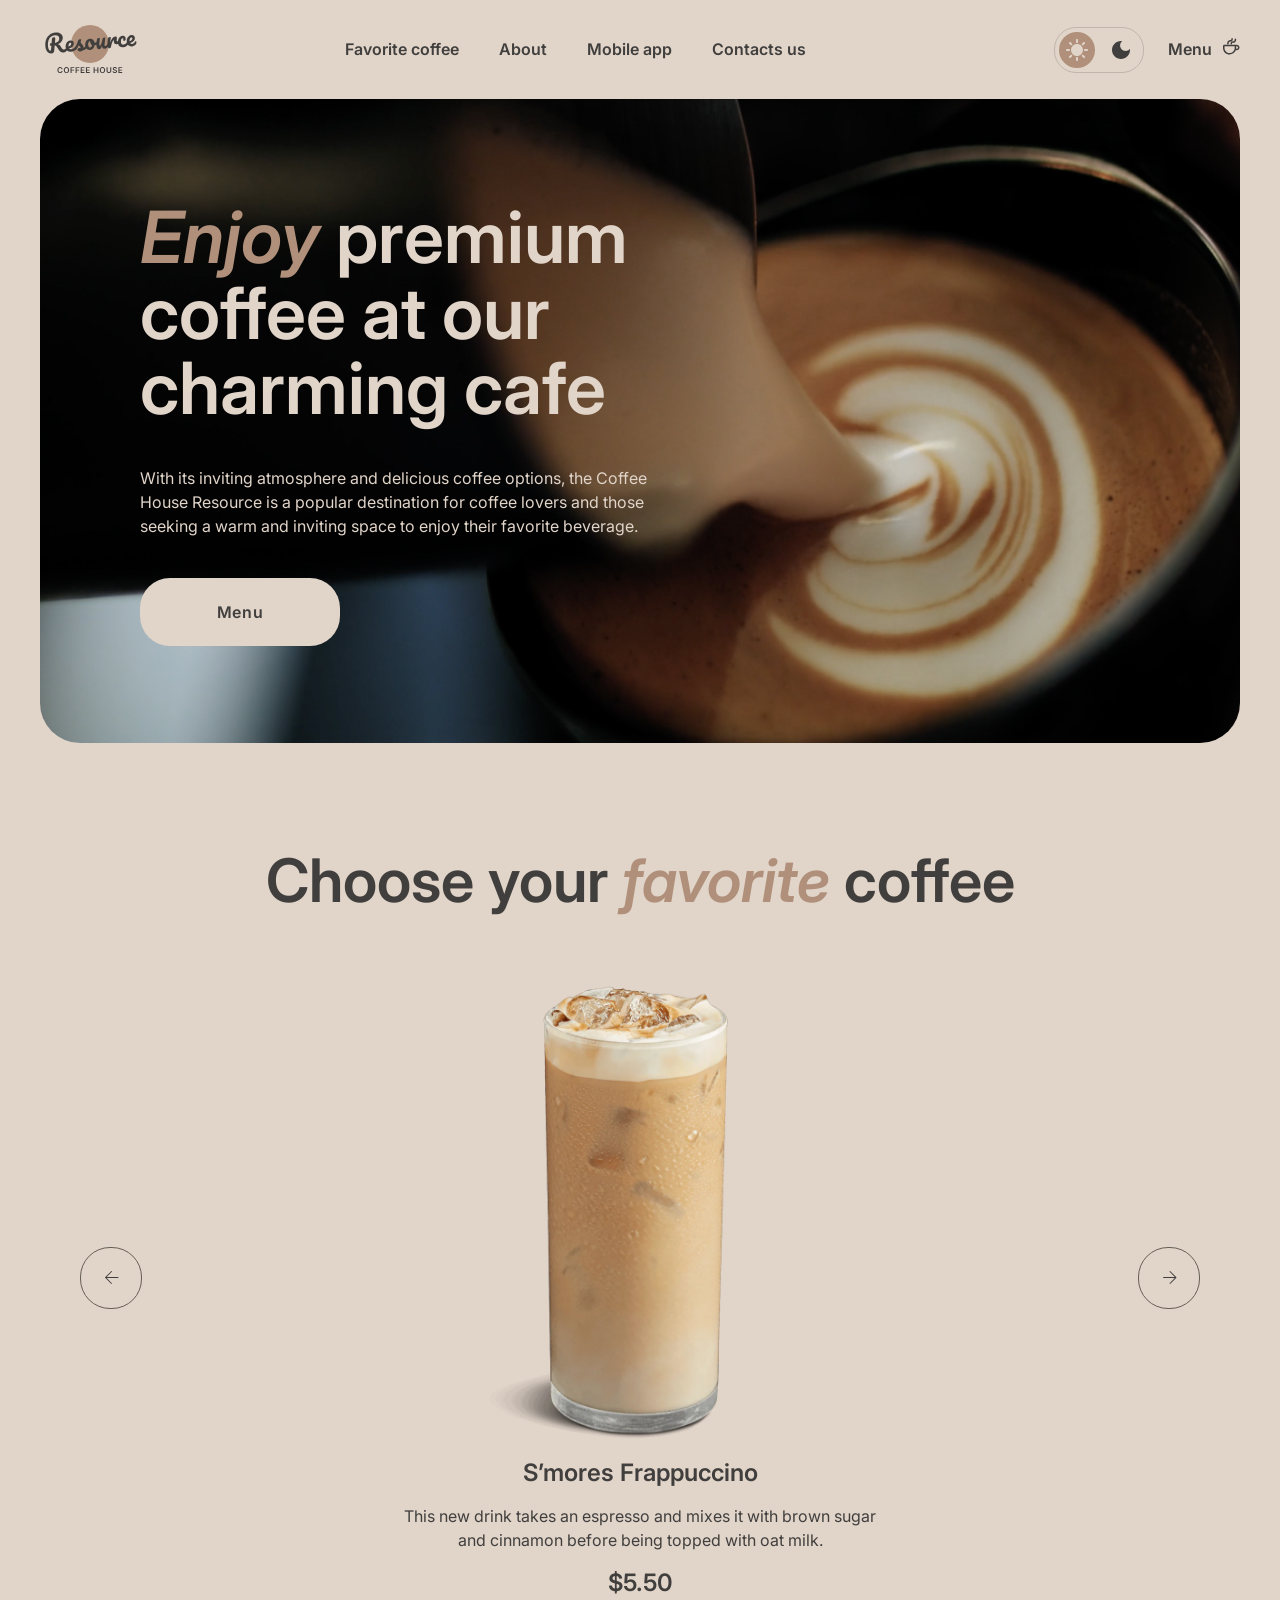
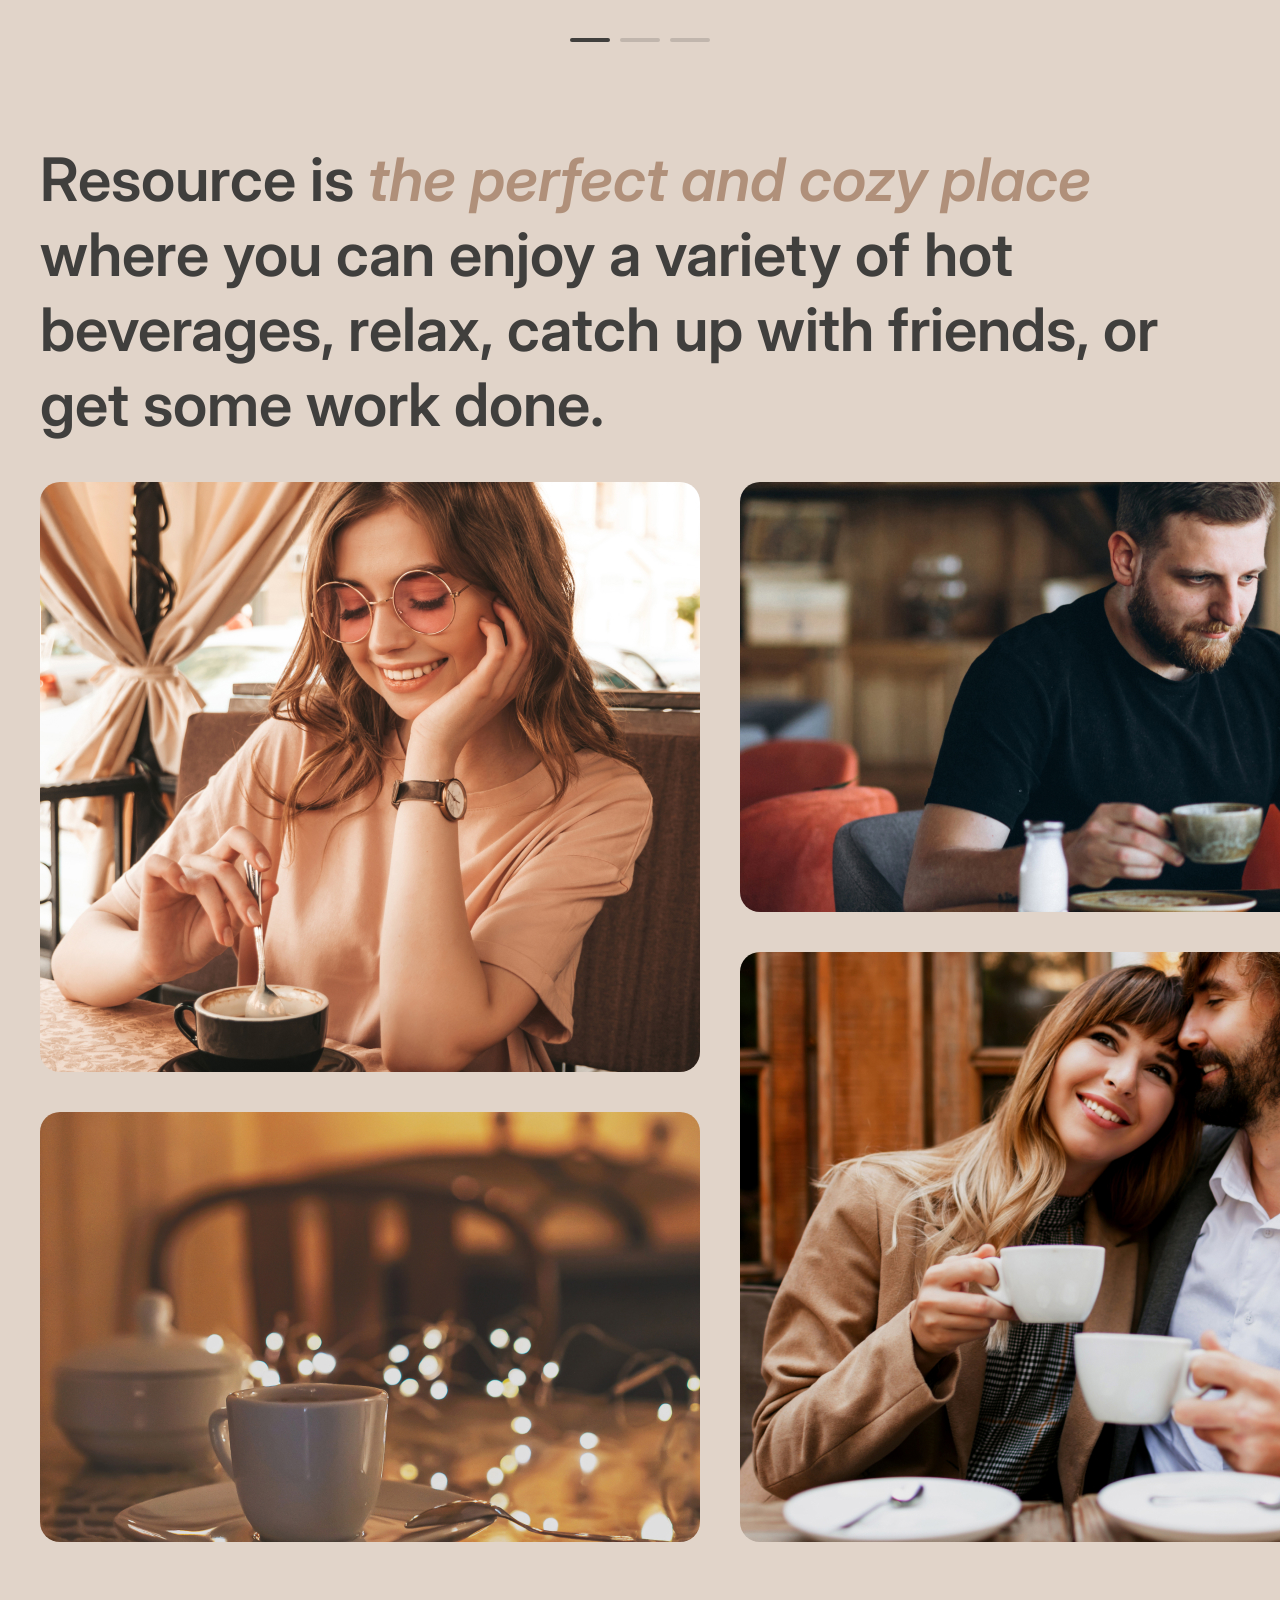
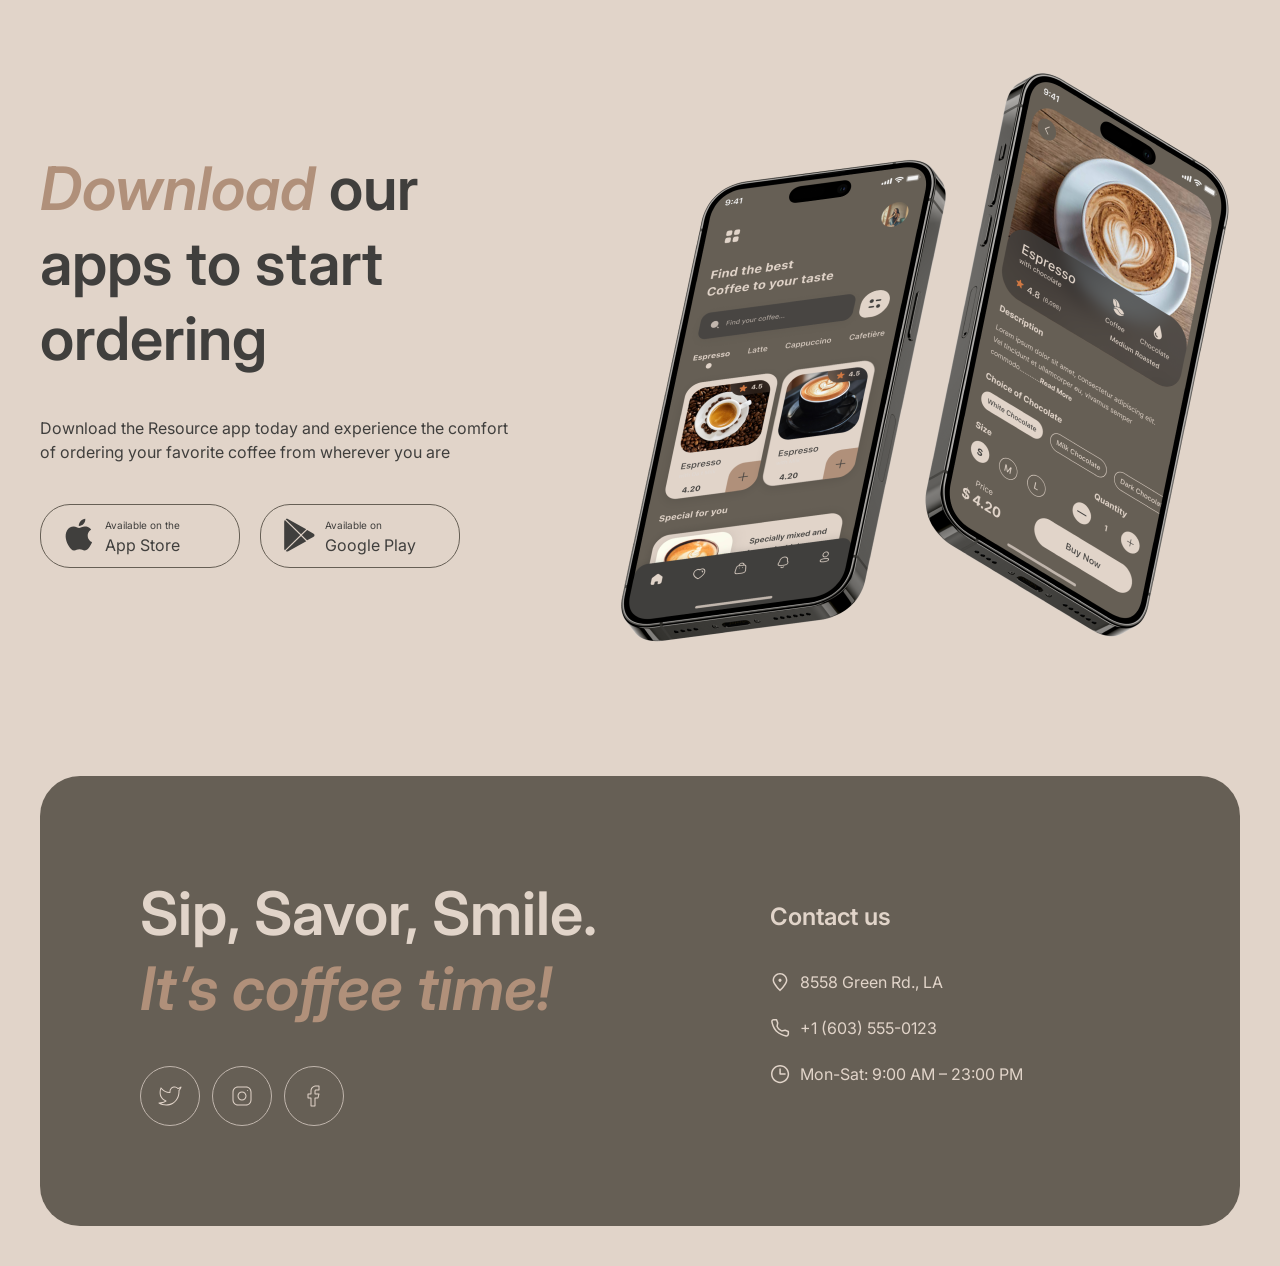
==== commit 124fc7bb: "fix: update index and style.css" ====
--- a/index.html
+++ b/index.html
@@ -26,7 +26,7 @@
                 <!-- Header logo & links -->
                 <div class="header__top">
                     <div class="header__logo">
-                        <a href="/">
+                        <a href="https://supronisium.github.io/rsschool-landing-page/">
                             <svg width="100" height="60" viewBox="0 0 100 60" fill="none" xmlns="http://www.w3.org/2000/svg">
 <path d="M69 25C69 35.4934 60.4934 44 50 44C39.5066 44 31 35.4934 31 25C31 14.5066 39.5066 6 50 6C60.4934 6 69 14.5066 69 25Z" fill="#B0907A"/>
 <path d="M95.6784 22.2913C95.8856 22.2732 96.0534 22.3548 96.1817 22.5364C96.326 22.7165 96.4127 22.9739 96.442 23.3086C96.4922 23.8824 96.4 24.3884 96.1652 24.8265C95.7789 25.5509 95.2359 26.1365 94.5362 26.5832C93.8524 27.0285 93.0084 27.295 92.0042 27.3829C90.4741 27.5168 89.2469 27.1664 88.3226 26.3318C87.3969 25.4812 86.8658 24.2749 86.7291 22.7129C86.6329 21.6131 86.7748 20.5727 87.1547 19.5919C87.5333 18.5951 88.1046 17.7822 88.8687 17.1532C89.6487 16.5229 90.5568 16.1623 91.5928 16.0717C92.5173 15.9908 93.2829 16.2049 93.8895 16.714C94.4948 17.2071 94.8386 17.9239 94.9209 18.8643C95.0171 19.9641 94.7016 20.9473 93.9743 21.814C93.2617 22.6633 91.9772 23.4021 90.1208 24.0303C90.5675 24.73 91.2451 25.0401 92.1537 24.9606C92.8072 24.9035 93.3279 24.7053 93.7158 24.3662C94.1197 24.0257 94.5692 23.4725 95.0643 22.7064C95.2346 22.4506 95.4393 22.3122 95.6784 22.2913ZM91.3914 18.4503C90.8016 18.5019 90.3295 18.8885 89.9751 19.6102C89.6365 20.3304 89.5098 21.1767 89.5949 22.149L89.5991 22.1968C90.5199 21.8914 91.2318 21.4918 91.7347 20.9981C92.2376 20.5044 92.4632 19.9626 92.4117 19.3729C92.3852 19.0701 92.2766 18.8386 92.0859 18.6786C91.9098 18.5013 91.6783 18.4252 91.3914 18.4503Z" fill="currentcolor"/>
@@ -66,18 +66,19 @@
                                     <li>
                                         <div class="nav__theme-selector">
                                             <a class="theme-selector__item theme-selector__item--active" data-theme="light" href="#">
-                                                <svg width="22" height="22" viewBox="0 0 22 22" fill="none"
-                                                        xmlns="http://www.w3.org/2000/svg">
-                                                        <path
-                                                            d="M11 2C6.03 2 2 6.03 2 11C2 15.97 6.03 20 11 20C15.97 20 20 15.97 20 11C20 10.54 19.96 10.08 19.9 9.64C18.92 11.01 17.32 11.9 15.5 11.9C12.52 11.9 10.1 9.48 10.1 6.5C10.1 4.69 10.99 3.08 12.36 2.1C11.92 2.04 11.46 2 11 2Z"
-                                                            fill="currentcolor" />
-                                                    </svg>
-                                                </a>
-                                            <a class="theme-selector__item" data-theme="dark" href="#"><svg width="22" height="22"
+                                                <svg width="22" height="22"
                                                         viewBox="0 0 22 22" fill="none"
                                                         xmlns="http://www.w3.org/2000/svg">
                                                         <path
                                                             d="M10 3V1C10 0.45 10.45 0 11 0C11.55 0 12 0.45 12 1V3C12 3.55 11.55 4 11 4C10.45 4 10 3.55 10 3ZM17.36 6.05L18.77 4.63C19.16 4.24 19.16 3.61 18.77 3.22C18.38 2.83 17.75 2.83 17.36 3.22L15.95 4.64C15.56 5.03 15.56 5.66 15.95 6.05C16.34 6.44 16.97 6.44 17.36 6.05ZM21 10H19C18.45 10 18 10.45 18 11C18 11.55 18.45 12 19 12H21C21.55 12 22 11.55 22 11C22 10.45 21.55 10 21 10ZM11 18C10.45 18 10 18.45 10 19V21C10 21.55 10.45 22 11 22C11.55 22 12 21.55 12 21V19C12 18.45 11.55 18 11 18ZM4.64 6.05L3.22 4.64C2.83 4.25 2.83 3.61 3.22 3.23C3.61 2.85 4.25 2.84 4.63 3.23L6.04 4.64C6.43 5.03 6.43 5.67 6.04 6.05C5.65 6.43 5.02 6.44 4.64 6.05ZM15.95 15.95C15.56 16.34 15.56 16.98 15.95 17.36L17.36 18.77C17.75 19.16 18.39 19.16 18.77 18.77C19.16 18.38 19.16 17.74 18.77 17.36L17.36 15.95C16.98 15.56 16.34 15.56 15.95 15.95ZM1 12H3C3.55 12 4 11.55 4 11C4 10.45 3.55 10 3 10H1C0.45 10 0 10.45 0 11C0 11.55 0.45 12 1 12ZM4.64 18.78L6.05 17.37C6.44 16.98 6.44 16.34 6.05 15.96C5.66 15.58 5.02 15.57 4.64 15.96L3.23 17.37C2.84 17.76 2.84 18.4 3.23 18.78C3.61 19.17 4.25 19.17 4.64 18.78ZM11 5C7.69 5 5 7.69 5 11C5 14.31 7.69 17 11 17C14.31 17 17 14.31 17 11C17 7.69 14.31 5 11 5Z"
+                                                            fill="currentcolor" />
+                                                    </svg>
+                                                </a>
+                                            <a class="theme-selector__item" data-theme="dark" href="#">
+                                                    <svg width="22" height="22" viewBox="0 0 22 22" fill="none"
+                                                        xmlns="http://www.w3.org/2000/svg">
+                                                        <path
+                                                            d="M11 2C6.03 2 2 6.03 2 11C2 15.97 6.03 20 11 20C15.97 20 20 15.97 20 11C20 10.54 19.96 10.08 19.9 9.64C18.92 11.01 17.32 11.9 15.5 11.9C12.52 11.9 10.1 9.48 10.1 6.5C10.1 4.69 10.99 3.08 12.36 2.1C11.92 2.04 11.46 2 11 2Z"
                                                             fill="currentcolor" />
                                                     </svg>
                                                 </a>
@@ -215,9 +216,7 @@
         <section class="about" id="about">
             <div class="container">
                 <div class="wrapper">
-                    <h2>Resource is <span class="accent">perfect and cozy place</span> where you can enjoy a variety of
-                        hot beverages, relax,
-                        catch up with friends, or get some work done.</h2>
+                    <h2>Resource is <span class="accent">the perfect and cozy place</span> where you can enjoy a variety of hot beverages, relax, catch up with friends, or get some work done.</h2>
                     <div class="block__about">
                         <div class="block__about-left">
                             <div style="background-image: url(upload/about-1.jpg);"></div>
@@ -268,23 +267,15 @@
                                 <li>
                                     <a href="#">
                                         <div>
-                                            <svg xmlns="http://www.w3.org/2000/svg" width="36" height="36"
-                                                viewBox="0 0 36 36" fill="none">
-                                                <path
-                                                    d="M3.7558 3.20297C3.39335 3.57289 3.18359 4.14884 3.18359 4.89471V31.4994C3.18359 32.2453 3.39335 32.8212 3.7558 33.1911L3.84525 33.2723L19.1359 18.37V18.0181L3.84525 3.11575L3.7558 3.20297Z"
-                                                    fill="currentcolor" />
-                                                <path
-                                                    d="M26.0776 23.34L20.9863 18.37V18.0181L26.0837 13.0482L26.1979 13.1128L32.2345 16.4617C33.9573 17.4121 33.9573 18.976 32.2345 19.9324L26.1979 23.2753L26.0776 23.34Z"
-                                                    fill="currentcolor" />
-                                                <path
-                                                    d="M25.2733 24.2007L20.0617 19.1195L4.68164 34.1166C5.25384 34.7031 6.18695 34.7737 7.24807 34.1873L25.2733 24.2007Z"
-                                                    fill="currentcolor" />
-                                                <path
-                                                    d="M25.2733 12.1876L7.24807 2.20103C6.18695 1.62058 5.25384 1.69125 4.68164 2.27772L20.0617 17.2688L25.2733 12.1876Z"
-                                                    fill="currentcolor" />
-                                            </svg>
-                                        </div>
-                                        <div>Available on the
+<svg width="36" height="36" viewBox="0 0 36 36" fill="none" xmlns="http://www.w3.org/2000/svg">
+<path d="M3.7558 3.20308C3.39335 3.573 3.18359 4.14895 3.18359 4.89482V31.4995C3.18359 32.2454 3.39335 32.8213 3.7558 33.1912L3.84525 33.2724L19.1359 18.3701V18.0182L3.84525 3.11586L3.7558 3.20308Z" fill="currentcolor"/>
+<path d="M26.0779 23.34L20.9866 18.3701V18.0182L26.084 13.0482L26.1982 13.1129L32.2348 16.4618C33.9576 17.4122 33.9576 18.9761 32.2348 19.9325L26.1982 23.2754L26.0779 23.34Z" fill="currentcolor"/>
+<path d="M25.2736 24.2008L20.062 19.1196L4.68194 34.1167C5.25414 34.7031 6.18725 34.7738 7.24837 34.1873L25.2736 24.2008Z" fill="currentcolor"/>
+<path d="M25.2736 12.1876L7.24837 2.20104C6.18725 1.62059 5.25414 1.69126 4.68194 2.27773L20.062 17.2688L25.2736 12.1876Z" fill="currentcolor"/>
+</svg>
+
+                                        </div>
+                                        <div>Available on
                                             <p>Google Play</p>
                                         </div>
                                     </a>
--- a/style.css
+++ b/style.css
@@ -20,6 +20,8 @@
   color: #403F3D;
   margin: 0;
   padding: 0;
+  -webkit-font-smoothing: antialiased;
+  -moz-osx-font-smoothing: grayscale;
 }
 
 body.dark-theme {
@@ -91,11 +93,11 @@
   border-bottom: 2px solid #292826;
 }
 
-.menu__item a:hover {
+.menu__item a:hover, .menu__item--active a {
   border-bottom: 2px solid #403F3D;
 }
 
-body.dark-theme .menu__item a:hover {
+body.dark-theme .menu__item a:hover, body.dark-theme .menu__item--active a {
   border-bottom: 2px solid #E1D4C9;
 }
 
@@ -148,11 +150,11 @@
 }
 
 .menu__item--last a {
-  background: url(assets/icon-menu.svg) no-repeat right 2px;
+  background: url(assets/icon-menu.svg) no-repeat right 6px;
 }
 
 body.dark-theme .menu__item--last a {
-  background: url(assets/icon-menu--light.svg) no-repeat right 2px;
+  background: url(assets/icon-menu--light.svg) no-repeat right 6px;
 }
 
 .mobile-app__icons li a {
@@ -221,6 +223,48 @@
 
 body.dark-theme .slider__bottom-control ul li a {
   background-color: #665F55;
+}
+
+.footer__block {
+  background-color: #665F55;
+}
+
+body.dark-theme .footer__block {
+  background-color: #403F3D;
+}
+
+.social a {
+  border: 1px solid #C1B6AD;
+}
+
+body.dark-theme .social a {
+  border: 1px solid #665F55;
+}
+
+.social a svg {
+  color: #E1D4C9;
+}
+
+.social a:hover {
+  border: 1px solid #E1D4C9;
+  background-color: #E1D4C9;
+}
+
+body.dark-theme .social a:hover {
+  border: 1px solid #292826;
+  background-color: #292826;
+}
+
+.social a:hover svg {
+  color: #403F3D;
+}
+
+body.dark-theme a:hover svg {
+  color: #E1D4C9;
+}
+
+.footer__link-contact h3 {
+  color: #E1D4C9;
 }
 
 /* end color schemes */
@@ -254,7 +298,7 @@
 .header__top {
   display: flex;
   align-items: center;
-  margin: 20px auto 20px auto;
+  margin: 16px auto 16px auto;
 }
 
 .header__logo {
@@ -299,11 +343,13 @@
   padding-left: 44px;
 }
 
+.header__menu nav div.nav__menu_additional ul {
+  gap: 24px;
+}
+
 .menu__item a {
-  font: 600 12px/1.3 "Inter";
+  font: 600 16px/1.5 "Inter";
   white-space: nowrap;
-  text-transform: uppercase;
-  letter-spacing: 0.6px;
   display: block;
   padding: 5px 0px 5px 0;
 }
@@ -313,7 +359,7 @@
 }
 
 .menu__item {
-  padding: 14px 20px;
+  padding: 14px 0px;
   margin: 0;
 }
 
@@ -324,7 +370,7 @@
 }
 
 .menu__item--last a {
-  padding-right: 30px;
+  padding-right: 28px;
 }
 
 .nav__theme-selector {
@@ -366,11 +412,15 @@
 .block__enjoy, .footer__block {
   padding: 100px;
   border-radius: 40px;
+}
+
+.footer__block {
   margin-bottom: 40px;
 }
 
 .block__enjoy {
   background: url(assets/bg-enjoy.jpg) no-repeat;
+  height: 644px;
 }
 
 .enjoy__text {
@@ -387,10 +437,9 @@
 }
 
 .enjoy__button a {
-  font: 600 12px/1.3 "Inter";
+  font: 600 16px/1.5 "Inter";
   letter-spacing: 0.6px;
-  text-transform: uppercase;
-  padding: 20px 20px;
+  padding: 22px 20px;
   border-radius: 30px;
   display: flex;
   align-items: center;
@@ -443,7 +492,7 @@
 }
 
 .slider__banner-image {
-  height: 480px;
+  height: 500px;
   width: 480px;
   display: block;
 }
@@ -490,13 +539,17 @@
 
 /* block About */
 .about {
-  margin-top: 100px;
+  margin-top: 0px;
 }
 
 .block__about {
   display: grid;
   gap: 40px;
   grid-template-columns: 1fr 1fr;
+}
+
+.about h2 {
+  letter-spacing: -0.3%;
 }
 
 .block__about-left,
@@ -563,7 +616,7 @@
   width: 200px;
   height: 64px;
   border-radius: 30px;
-  padding-left: 30px;
+  padding-left: 20px;
 }
 
 .mobile-app__icons li a div {
@@ -571,7 +624,7 @@
 }
 
 .mobile-app__icons li a div p {
-  padding: 0;
+  padding: 6px 0 0 0;
   margin: 0;
   line-height: 100%;
 }
@@ -589,7 +642,6 @@
 .footer__block {
   display: flex;
   align-items: center;
-  background-color: #665F55;
   gap: 100px;
 }
 
@@ -601,6 +653,10 @@
   color: #E1D4C9;
 }
 
+.footer__link-contact {
+  padding-bottom: 16px;
+}
+
 .social {
   display: flex;
   align-items: center;
@@ -611,26 +667,8 @@
 .social a {
   display: flex;
   line-height: 100%;
-  border: 1px solid #C1B6AD;
-  padding: 18px;
+  padding: 17px;
   border-radius: 30px;
-}
-
-.social a svg {
-  color: #E1D4C9;
-}
-
-.social a:hover {
-  border: 1px solid #E1D4C9;
-  background-color: #E1D4C9;
-}
-
-.social a:hover svg {
-  color: #403F3D;
-}
-
-.footer__link-contact h3 {
-  color: #E1D4C9;
 }
 
 .link-contact {
@@ -640,7 +678,7 @@
 
 .link-contact li {
   list-style-type: none;
-  padding: 0 0 16px 0;
+  padding: 0 0 26px 0;
   margin: 0;
 }
 
@@ -674,7 +712,7 @@
   border-bottom: 0;
 }
 
-/* End block FOOTER */
+/* End block  */
 /* INNER PAGE CATALOG */
 /* colour catalog scheme */
 .catalog__menu nav ul li a.now, .catalog__menu nav ul li a:hover {
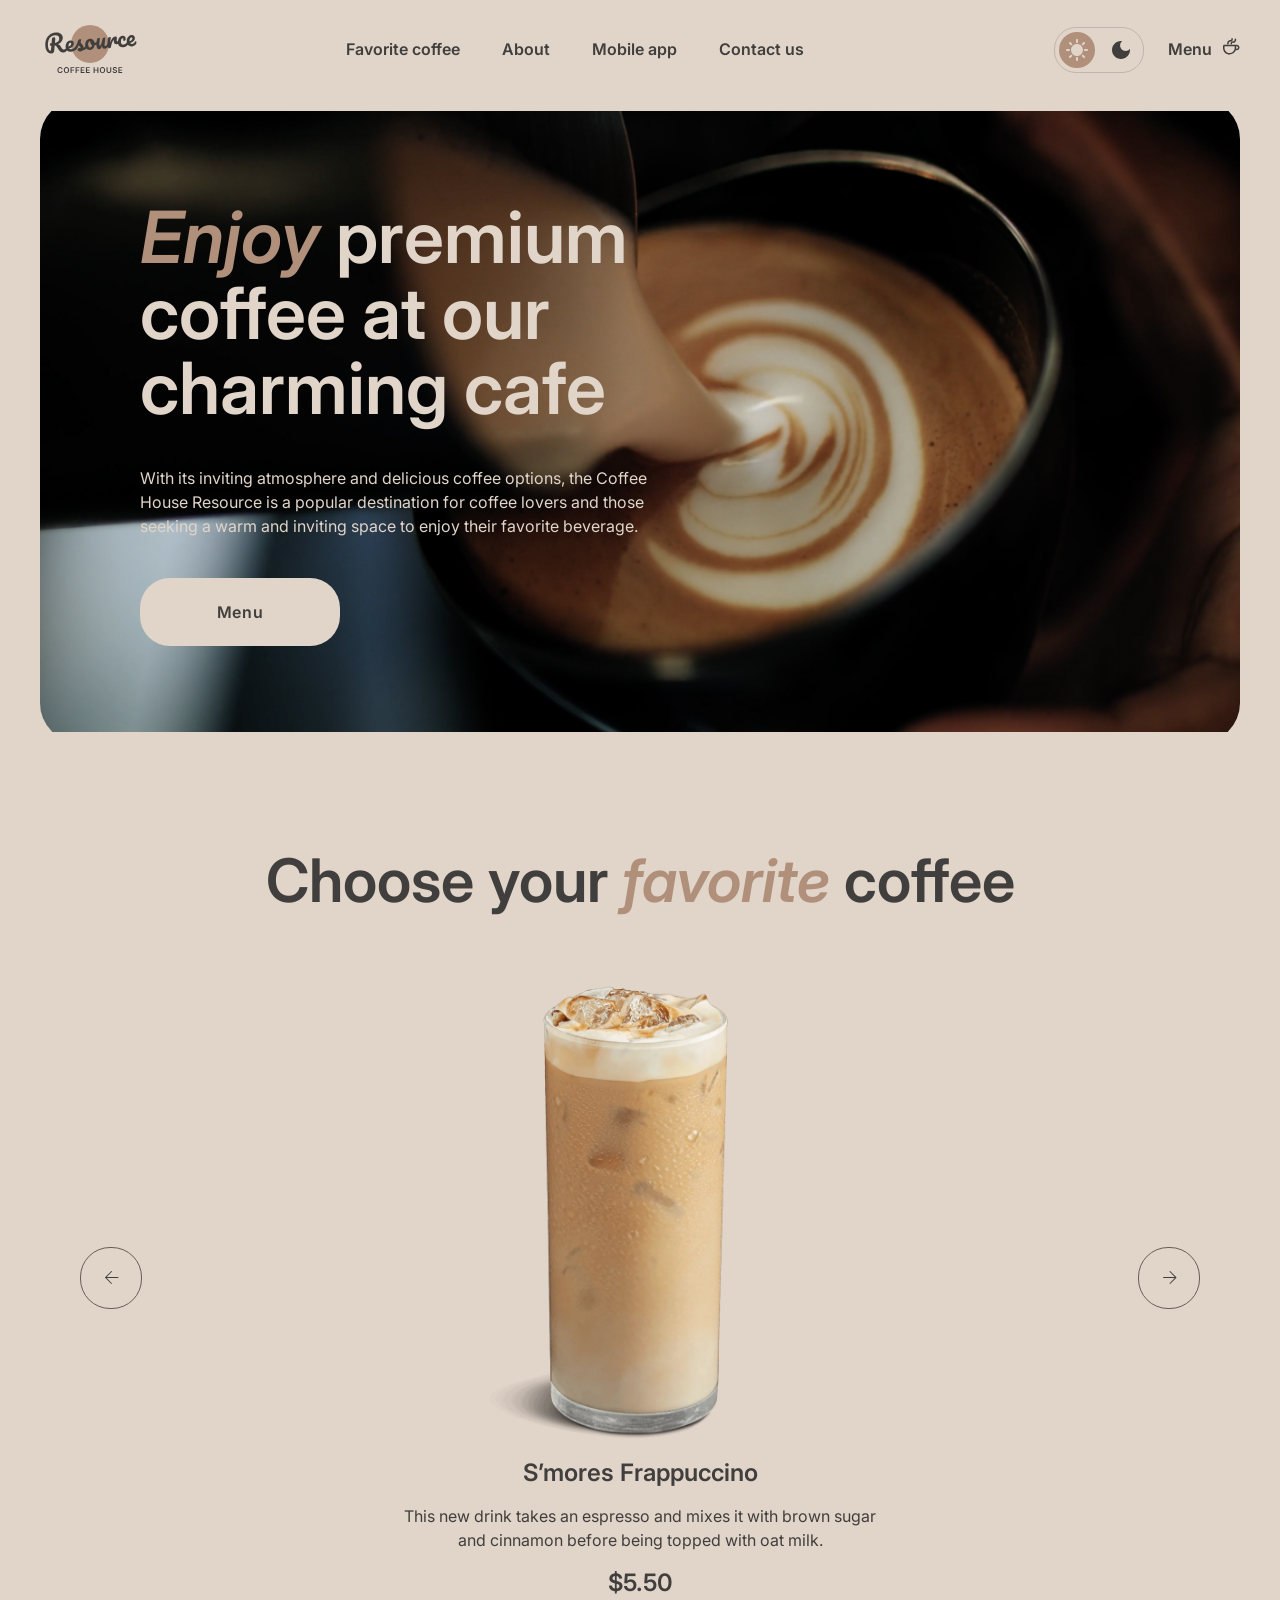
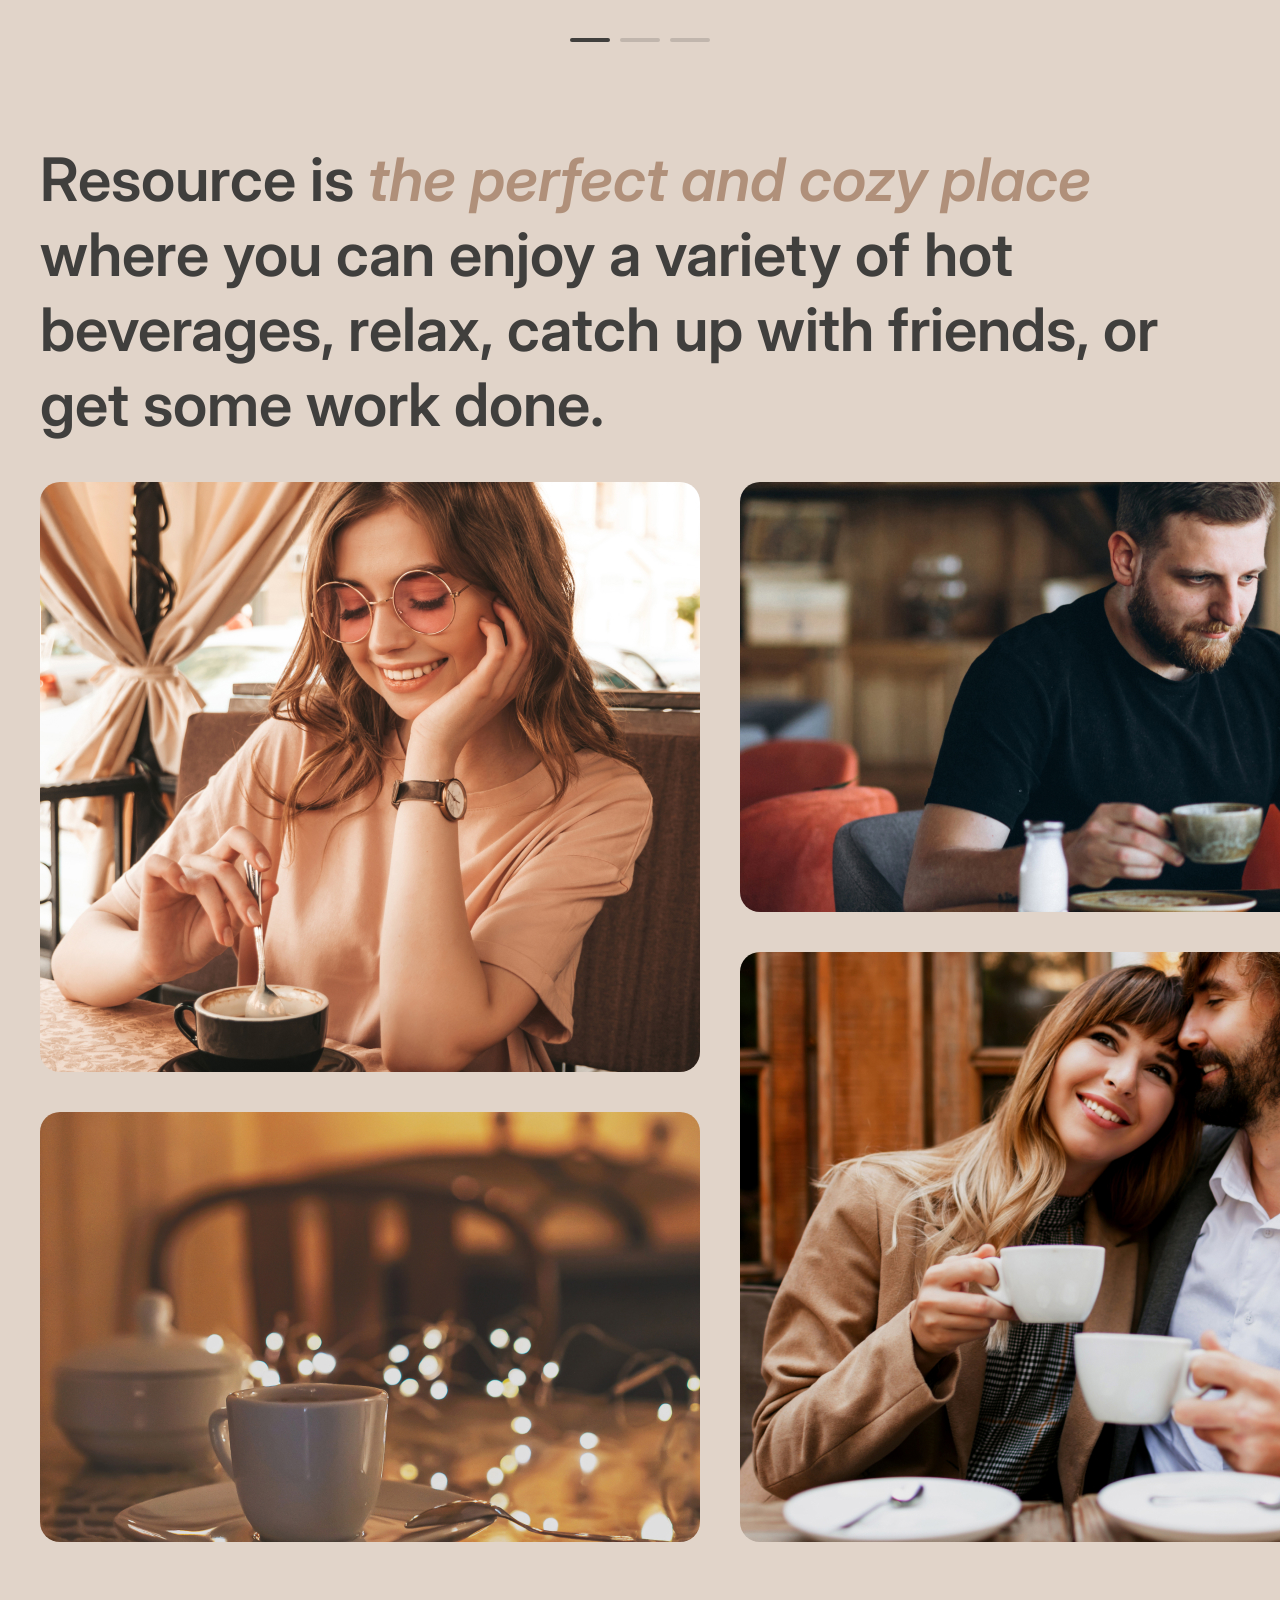
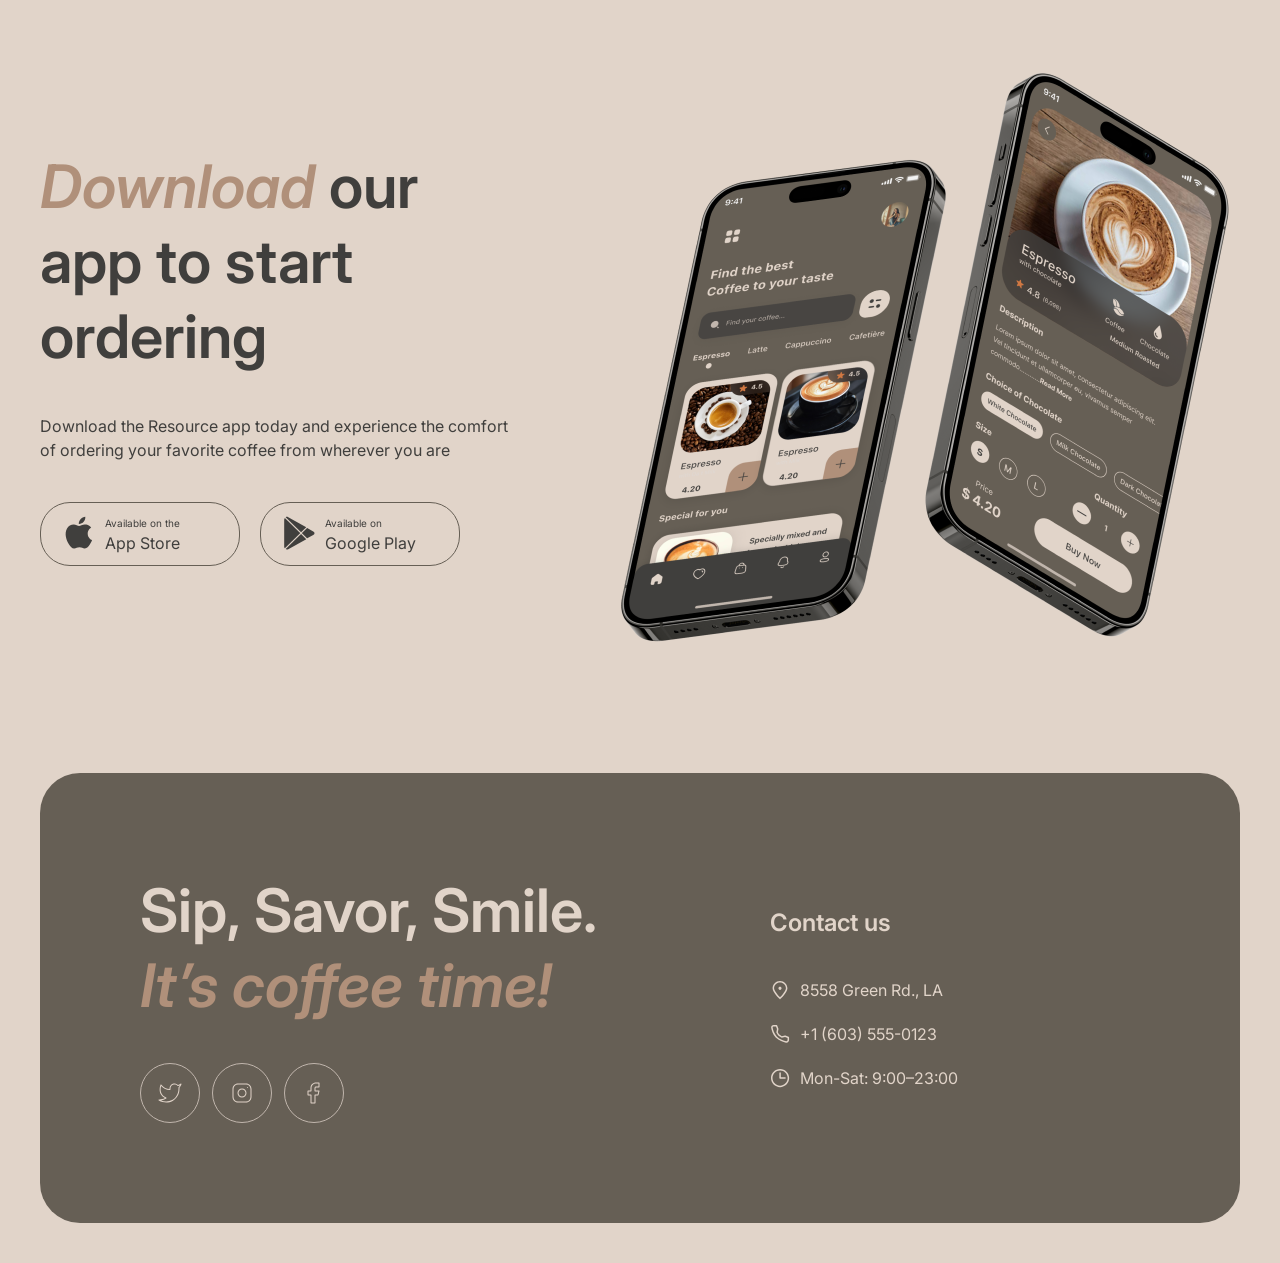
==== commit 53ade05d: "fix: 1440px resolution" ====
--- a/index.html
+++ b/index.html
@@ -1,6 +1,5 @@
 <!DOCTYPE html>
 <html lang="en">
-
 <head>
     <title>Coffee House</title>
     <meta name="Description" content="This is Coffee House.">
@@ -16,7 +15,6 @@
     <link rel="stylesheet" href="style.css">
     <link rel="icon" href="assets/favicon.png" type="image/x-icon">
 </head>
-
 <body class="block__body">
 
     <!-- HEADER -->
@@ -27,28 +25,69 @@
                 <div class="header__top">
                     <div class="header__logo">
                         <a href="https://supronisium.github.io/rsschool-landing-page/">
-                            <svg width="100" height="60" viewBox="0 0 100 60" fill="none" xmlns="http://www.w3.org/2000/svg">
-<path d="M69 25C69 35.4934 60.4934 44 50 44C39.5066 44 31 35.4934 31 25C31 14.5066 39.5066 6 50 6C60.4934 6 69 14.5066 69 25Z" fill="#B0907A"/>
-<path d="M95.6784 22.2913C95.8856 22.2732 96.0534 22.3548 96.1817 22.5364C96.326 22.7165 96.4127 22.9739 96.442 23.3086C96.4922 23.8824 96.4 24.3884 96.1652 24.8265C95.7789 25.5509 95.2359 26.1365 94.5362 26.5832C93.8524 27.0285 93.0084 27.295 92.0042 27.3829C90.4741 27.5168 89.2469 27.1664 88.3226 26.3318C87.3969 25.4812 86.8658 24.2749 86.7291 22.7129C86.6329 21.6131 86.7748 20.5727 87.1547 19.5919C87.5333 18.5951 88.1046 17.7822 88.8687 17.1532C89.6487 16.5229 90.5568 16.1623 91.5928 16.0717C92.5173 15.9908 93.2829 16.2049 93.8895 16.714C94.4948 17.2071 94.8386 17.9239 94.9209 18.8643C95.0171 19.9641 94.7016 20.9473 93.9743 21.814C93.2617 22.6633 91.9772 23.4021 90.1208 24.0303C90.5675 24.73 91.2451 25.0401 92.1537 24.9606C92.8072 24.9035 93.3279 24.7053 93.7158 24.3662C94.1197 24.0257 94.5692 23.4725 95.0643 22.7064C95.2346 22.4506 95.4393 22.3122 95.6784 22.2913ZM91.3914 18.4503C90.8016 18.5019 90.3295 18.8885 89.9751 19.6102C89.6365 20.3304 89.5098 21.1767 89.5949 22.149L89.5991 22.1968C90.5199 21.8914 91.2318 21.4918 91.7347 20.9981C92.2376 20.5044 92.4632 19.9626 92.4117 19.3729C92.3852 19.0701 92.2766 18.8386 92.0859 18.6786C91.9098 18.5013 91.6783 18.4252 91.3914 18.4503Z" fill="currentcolor"/>
-<path d="M83.2976 28.1446C81.7356 28.2813 80.4779 27.9497 79.5245 27.1497C78.5857 26.3324 78.0529 25.1985 77.926 23.7481C77.813 22.457 77.969 21.303 78.394 20.2861C78.819 19.2692 79.4149 18.4622 80.1818 17.8651C80.9487 17.268 81.7784 16.9304 82.671 16.8523C83.5477 16.7756 84.2481 16.9793 84.7723 17.4635C85.311 17.9303 85.6159 18.5702 85.6871 19.383C85.7456 20.0525 85.6437 20.6316 85.3813 21.1203C85.1348 21.6076 84.7725 21.8722 84.2944 21.9141C83.9915 21.9406 83.7382 21.8904 83.5344 21.7637C83.3465 21.6356 83.2414 21.444 83.2191 21.189C83.2093 21.0774 83.2141 20.9485 83.2334 20.8023C83.2527 20.6561 83.2676 20.5504 83.278 20.4852C83.3367 20.2392 83.357 20.0125 83.3389 19.8053C83.3208 19.5981 83.2511 19.4436 83.1297 19.3418C83.0243 19.2386 82.876 19.1953 82.6847 19.2121C82.3181 19.2441 81.9901 19.4415 81.7006 19.8041C81.4097 20.1508 81.193 20.6114 81.0506 21.186C80.9081 21.7606 80.8661 22.3826 80.9247 23.0521C81.0865 24.901 81.9723 25.7551 83.5821 25.6142C84.2356 25.557 84.9181 25.2805 85.6296 24.7846C86.3556 24.2714 87.0469 23.5444 87.7034 22.6036C87.8752 22.3637 88.0806 22.2333 88.3197 22.2124C88.5269 22.1942 88.6946 22.2759 88.8229 22.4574C88.9672 22.6375 89.054 22.895 89.0832 23.2297C89.1362 23.8354 89.028 24.3427 88.7587 24.7518C88.0904 25.7418 87.2526 26.5378 86.2452 27.1399C85.2524 27.7247 84.2699 28.0596 83.2976 28.1446Z" fill="currentcolor"/>
-<path d="M69.549 29.3476C68.9433 29.4006 68.485 29.1195 68.1742 28.5042C67.8794 27.8876 67.6706 26.8779 67.5479 25.4753C67.3666 23.4032 67.4892 21.4089 67.9158 19.4924C68.0188 19.0177 68.2207 18.6627 68.5213 18.4276C68.8365 18.1752 69.289 18.0232 69.8787 17.9716C70.1975 17.9437 70.4242 17.964 70.5586 18.0326C70.6931 18.1011 70.7701 18.2469 70.7897 18.4701C70.812 18.7251 70.7426 19.3094 70.5816 20.2229C70.478 20.8744 70.3993 21.4434 70.3455 21.93C70.2917 22.4165 70.2636 23.0132 70.2612 23.7201C70.6673 22.3033 71.1594 21.136 71.7376 20.2181C72.3158 19.3002 72.8997 18.6308 73.4892 18.2098C74.0947 17.7874 74.6605 17.5532 75.1865 17.5072C76.2225 17.4166 76.7858 17.8893 76.8765 18.9253C76.8946 19.1325 76.8668 19.6409 76.7931 20.4504C76.7214 21.0991 76.6925 21.5032 76.7064 21.6626C76.7552 22.2204 76.9789 22.4819 77.3773 22.4471C77.8236 22.408 78.3668 22.0072 79.0067 21.2445C79.1958 21.0191 79.4019 20.8967 79.6251 20.8772C79.8323 20.8591 80 20.9408 80.1283 21.1223C80.2712 21.2864 80.3559 21.5199 80.3824 21.8228C80.434 22.4125 80.315 22.8887 80.0255 23.2513C79.6197 23.7526 79.1285 24.1971 78.5521 24.5848C77.9903 24.9552 77.3746 25.1697 76.7052 25.2282C75.8604 25.3021 75.196 25.1434 74.7121 24.7521C74.2441 24.3594 73.978 23.7965 73.9139 23.0633C73.8929 22.8242 73.8959 22.583 73.9228 22.3397C73.9268 22.0182 73.9239 21.8016 73.9142 21.69C73.8919 21.435 73.793 21.3151 73.6177 21.3305C73.3786 21.3514 73.0836 21.6503 72.7325 22.2271C72.396 22.7865 72.0748 23.5213 71.7689 24.4314C71.4631 25.3415 71.2332 26.2932 71.0791 27.2864C70.9694 28.0509 70.8068 28.5791 70.5914 28.8709C70.3906 29.1455 70.0431 29.3044 69.549 29.3476Z" fill="currentcolor"/>
-<path d="M59.2462 30.2488C58.5289 30.3116 57.9106 30.0364 57.3912 29.4233C56.8863 28.7929 56.5906 27.9836 56.5042 26.9954C56.3996 25.8 56.3838 24.7012 56.4567 23.699C56.5282 22.6809 56.6985 21.5979 56.9675 20.4501C57.085 19.958 57.2782 19.5958 57.547 19.3635C57.8157 19.1312 58.2609 18.9878 58.8826 18.9334C59.2332 18.9028 59.4772 18.9376 59.6145 19.038C59.7677 19.1371 59.8541 19.2981 59.8736 19.5213C59.8847 19.6488 59.8347 20.0868 59.7235 20.8354C59.6157 21.4391 59.5349 21.9842 59.4811 22.4707C59.3088 24.1722 59.247 25.3019 59.2958 25.8598C59.3251 26.1945 59.3859 26.4301 59.4781 26.5666C59.569 26.6871 59.7021 26.7397 59.8774 26.7244C60.1165 26.7035 60.3904 26.4386 60.6993 25.9297C61.024 25.4195 61.3431 24.6608 61.6565 23.6536C61.9859 22.6451 62.2798 21.4148 62.5382 19.9627C62.6239 19.4734 62.7852 19.114 63.0221 18.8845C63.2749 18.6535 63.6643 18.5151 64.1903 18.4691C64.5569 18.437 64.8161 18.4625 64.9679 18.5456C65.1184 18.6127 65.204 18.7658 65.2249 19.0049C65.2598 19.4034 65.1561 20.5127 64.9138 22.3327C64.646 24.412 64.533 25.6907 64.5748 26.1688C64.6013 26.4717 64.686 26.7052 64.8289 26.8694C64.9703 27.0176 65.1447 27.0827 65.3519 27.0645C65.6706 27.0366 66.0285 26.8126 66.4254 26.3924C66.8368 25.9549 67.3708 25.2657 68.0273 24.3249C68.199 24.0851 68.4044 23.9547 68.6435 23.9337C68.8507 23.9156 69.0185 23.9973 69.1468 24.1788C69.291 24.3589 69.3778 24.6163 69.4071 24.9511C69.4629 25.5886 69.3547 26.096 69.0825 26.4731C68.471 27.3779 67.7905 28.1361 67.041 28.7477C66.3074 29.358 65.4385 29.707 64.4343 29.7949C63.6693 29.8618 63.0776 29.6165 62.6594 29.0588C62.2572 28.4997 62.0093 27.6862 61.9159 26.6183C61.7398 27.7259 61.4065 28.5982 60.9162 29.2354C60.4245 29.8566 59.8678 30.1944 59.2462 30.2488Z" fill="currentcolor"/>
-<path d="M57.5606 22.8796C57.7678 22.8614 57.9362 22.9511 58.0659 23.1485C58.1956 23.346 58.2744 23.6041 58.3023 23.9229C58.3692 24.688 58.1779 25.1625 57.7282 25.3463C56.8011 25.7647 55.7659 26.048 54.6225 26.1963C54.4367 27.5616 53.9332 28.6898 53.1117 29.5808C52.2888 30.4559 51.3115 30.9429 50.1799 31.0419C49.2235 31.1256 48.3824 30.9663 47.6566 30.564C46.9467 30.1603 46.383 29.5913 45.9654 28.8569C45.5478 28.1225 45.3 27.309 45.2219 26.4164C45.1159 25.205 45.2529 24.1089 45.6328 23.1281C46.0114 22.1313 46.5841 21.3343 47.351 20.7372C48.1165 20.1242 48.9933 19.7744 49.9816 19.688C51.1929 19.582 52.2022 19.9193 53.0093 20.6999C53.8309 21.4632 54.3592 22.453 54.5941 23.6691C55.339 23.5558 56.2177 23.3183 57.23 22.9567C57.3547 22.9136 57.4649 22.8879 57.5606 22.8796ZM50.1494 28.4908C50.6595 28.4462 51.0797 28.2007 51.41 27.7542C51.7563 27.3063 51.959 26.6863 52.0182 25.8941C51.4948 25.6026 51.0739 25.1977 50.7555 24.6795C50.4531 24.1599 50.2754 23.5972 50.2224 22.9916C50.2001 22.7365 50.2017 22.4794 50.2272 22.2202L50.1076 22.2307C49.4701 22.2864 48.9633 22.644 48.5873 23.3032C48.2259 23.9452 48.094 24.824 48.1916 25.9398C48.2683 26.8164 48.4942 27.4712 48.8694 27.9042C49.2605 28.3357 49.6872 28.5313 50.1494 28.4908Z" fill="currentcolor"/>
-<path d="M40.3103 32.4354C39.4815 32.508 38.8272 32.3725 38.3474 32.029C37.8836 31.6841 37.6307 31.2726 37.5889 30.7944C37.5527 30.38 37.6727 30.0081 37.9491 29.6787C38.2254 29.3494 38.6584 29.1589 39.2482 29.1073C39.4554 29.0892 39.6966 29.0922 39.9717 29.1163C40.2614 29.1231 40.4787 29.1282 40.6235 29.1316C40.5713 28.7185 40.4415 28.3364 40.2341 27.9851C40.0427 27.6325 39.8048 27.3 39.5205 26.9876C39.2348 26.6592 38.9692 26.3773 38.7237 26.1418C38.3119 27.1254 37.8861 27.9497 37.4464 28.6145C37.0226 29.278 36.5482 29.9137 36.0232 30.5218C35.7614 30.8338 35.4711 31.0038 35.1523 31.0316C34.8973 31.054 34.6824 30.9844 34.5077 30.823C34.3316 30.6457 34.2316 30.4216 34.2079 30.1506C34.1801 29.8318 34.2658 29.5272 34.4653 29.2367L34.7426 28.827C35.5244 27.6664 36.1078 26.7159 36.4928 25.9756C36.7233 25.4896 36.9884 24.8481 37.288 24.0509C37.5863 23.2379 37.8745 22.4016 38.1527 21.542C38.3942 20.8142 38.9931 20.4085 39.9494 20.3248C40.3957 20.2858 40.71 20.2984 40.8923 20.3628C41.0746 20.4271 41.1734 20.547 41.1888 20.7223C41.1971 20.8179 41.1785 20.9722 41.1329 21.1849C41.0873 21.3977 41.0177 21.6126 40.9243 21.8296C40.6876 22.4285 40.5867 22.9272 40.6215 23.3257C40.6424 23.5647 40.7451 23.8208 40.9296 24.0937C41.1301 24.3653 41.4244 24.7009 41.8127 25.1006C42.3814 25.7254 42.8141 26.2657 43.111 26.7216C43.4224 27.1601 43.6025 27.6583 43.6513 28.2162C43.6652 28.3756 43.6688 28.6001 43.662 28.8898C44.4166 28.5187 45.2626 27.6335 46.2003 26.2345C46.372 25.9946 46.5774 25.8642 46.8165 25.8433C47.0237 25.8252 47.1915 25.9069 47.3198 26.0884C47.464 26.2685 47.5508 26.5259 47.5801 26.8606C47.6331 27.4663 47.5249 27.9737 47.2555 28.3827C46.545 29.4407 45.8392 30.185 45.1381 30.6158C44.4515 31.0292 43.5756 31.2985 42.5105 31.4238C41.9204 32.0215 41.187 32.3587 40.3103 32.4354Z" fill="currentcolor"/>
-<path d="M36.6161 26.7357C36.8233 26.7175 36.9911 26.7992 37.1194 26.9807C37.2636 27.1608 37.3504 27.4183 37.3797 27.753C37.4355 28.3905 37.3273 28.8979 37.0551 29.2751C36.5281 30.0439 35.7492 30.7786 34.7183 31.4791C33.7034 32.1782 32.5823 32.5815 31.355 32.6888C29.6814 32.8353 28.3426 32.4947 27.3386 31.667C26.3347 30.8394 25.7637 29.6365 25.6256 28.0586C25.5294 26.9588 25.6713 25.9185 26.0512 24.9376C26.4298 23.9408 27.0011 23.1279 27.7652 22.4989C28.5452 21.8686 29.4533 21.508 30.4893 21.4174C31.4138 21.3365 32.1793 21.5506 32.786 22.0597C33.3913 22.5528 33.7351 23.2696 33.8173 24.21C33.9136 25.3098 33.5981 26.293 32.8708 27.1597C32.1581 28.009 30.8816 28.7471 29.0412 29.3739C29.5039 30.0722 30.293 30.3726 31.4088 30.275C32.126 30.2122 32.9173 29.894 33.7826 29.3204C34.6625 28.7295 35.4016 27.9983 35.9999 27.1269C36.1716 26.887 36.377 26.7566 36.6161 26.7357ZM30.2878 23.796C29.6981 23.8476 29.226 24.2342 28.8715 24.9559C28.533 25.6761 28.4063 26.5224 28.4914 27.4947L28.4955 27.5425C29.4164 27.2371 30.1283 26.8375 30.6312 26.3438C31.1341 25.8501 31.3597 25.3083 31.3081 24.7186C31.2816 24.4158 31.1731 24.1843 30.9824 24.0243C30.8063 23.847 30.5747 23.7709 30.2878 23.796Z" fill="currentcolor"/>
-<path d="M27.6906 27.5167C27.8978 27.4986 28.0656 27.5803 28.1939 27.7618C28.3382 27.9419 28.4249 28.1993 28.4542 28.5341C28.5086 29.1557 28.4004 29.6631 28.1296 30.0561C27.4454 31.0476 26.7351 31.8324 25.9987 32.4108C25.261 32.9733 24.3581 33.3012 23.2902 33.3946C22.2541 33.4853 21.3451 33.2837 20.5631 32.79C19.797 32.2949 19.028 31.3985 18.256 30.1009C17.6351 29.063 17.151 28.3023 16.8035 27.8188C16.4547 27.3193 16.119 26.9712 15.7967 26.7745C15.4903 26.5765 15.1198 26.4724 14.6852 26.4622C14.6508 26.8025 14.5595 27.8705 14.4114 29.6663C14.3537 30.4744 14.3165 30.9675 14.3 31.1456C14.2256 32.1319 13.9724 32.9089 13.5402 33.4767C13.1067 34.0286 12.4038 34.3471 11.4315 34.4321C10.3636 34.5256 9.38799 34.2977 8.50477 33.7486C7.63609 33.1822 6.9298 32.3606 6.38589 31.2839C5.84059 30.1913 5.50518 28.9277 5.37968 27.4932C5.1454 24.8154 5.40544 22.4638 6.15978 20.4383C6.93006 18.4115 8.10738 16.8148 9.69174 15.6483C11.2906 14.4644 13.1899 13.7763 15.3895 13.5838C16.9196 13.45 18.223 13.5688 19.2994 13.9404C20.3759 14.312 21.1968 14.8826 21.762 15.6523C22.3432 16.4206 22.6784 17.3148 22.7676 18.3349C22.8457 19.2275 22.7073 20.1229 22.3522 21.0213C22.0117 21.9023 21.4476 22.7066 20.66 23.434C19.8724 24.1614 18.8869 24.7375 17.7034 25.1622C18.4866 25.3025 19.1057 25.5856 19.5605 26.0116C20.0154 26.4376 20.4891 27.0787 20.9816 27.9351C21.5115 28.8524 22.0112 29.5153 22.4806 29.924C22.966 30.3312 23.4955 30.5098 24.0693 30.4596C24.5794 30.4149 25.0509 30.205 25.4838 29.8299C25.9154 29.4388 26.4456 28.7981 27.0744 27.9079C27.2461 27.6681 27.4515 27.5377 27.6906 27.5167ZM11.3837 26.727C10.8418 26.7744 10.4561 26.6797 10.2266 26.4428C10.013 26.2045 9.89225 25.9259 9.86436 25.6071C9.8309 25.2246 9.92394 24.9113 10.1435 24.6672C10.379 24.4218 10.6562 24.2851 10.9749 24.2572L11.5727 24.2049C11.691 22.6206 11.8123 21.2528 11.9364 20.1016C12.053 19.0474 12.6771 18.4708 13.8088 18.3718C14.7173 18.2923 15.2071 18.659 15.2782 19.4719C15.2936 19.6473 15.2975 19.7835 15.2899 19.8805L14.9199 23.9121C15.7764 23.789 16.5393 23.5134 17.2085 23.0855C17.8937 22.6561 18.4149 22.0966 18.7722 21.4068C19.1454 20.7156 19.2957 19.9556 19.2232 19.1268C19.1353 18.1226 18.7236 17.3636 17.988 16.8498C17.2524 16.3359 16.2232 16.1369 14.9002 16.2526C13.3382 16.3893 12.0016 16.8997 10.8904 17.7839C9.79381 18.6508 8.98568 19.8779 8.46605 21.4653C7.94503 23.0366 7.78003 24.9142 7.97108 27.0978C8.06033 28.1179 8.24063 28.9855 8.51198 29.7006C8.78334 30.4157 9.08648 30.9432 9.42139 31.2834C9.75631 31.6235 10.0592 31.7817 10.3302 31.7579C10.5374 31.7398 10.6957 31.6216 10.8051 31.4032C10.9304 31.1834 11.0127 30.839 11.052 30.3698L11.3837 26.727Z" fill="currentcolor"/>
-<path d="M78.4023 54.0001V48.1819H82.1864V49.0654H79.4563V50.645H81.9904V51.5285H79.4563V53.1165H82.2092V54.0001H78.4023Z" fill="currentcolor"/>
-<path d="M75.9698 49.7813C75.9433 49.5332 75.8316 49.34 75.6346 49.2017C75.4395 49.0635 75.1857 48.9943 74.8732 48.9943C74.6535 48.9943 74.4651 49.0275 74.3079 49.0938C74.1507 49.1601 74.0304 49.25 73.9471 49.3637C73.8638 49.4773 73.8211 49.607 73.8192 49.7529C73.8192 49.8741 73.8467 49.9792 73.9016 50.0682C73.9585 50.1572 74.0352 50.233 74.1317 50.2955C74.2283 50.3561 74.3353 50.4072 74.4528 50.4489C74.5702 50.4906 74.6886 50.5256 74.8079 50.554L75.3533 50.6904C75.573 50.7415 75.7842 50.8106 75.9869 50.8977C76.1914 50.9849 76.3742 51.0947 76.5352 51.2273C76.698 51.3599 76.8268 51.5199 76.9215 51.7074C77.0162 51.8949 77.0636 52.1146 77.0636 52.3665C77.0636 52.7074 76.9764 53.0076 76.8022 53.2671C76.628 53.5246 76.3761 53.7263 76.0465 53.8722C75.7189 54.0161 75.3221 54.0881 74.8562 54.0881C74.4035 54.0881 74.0105 54.018 73.6772 53.8779C73.3458 53.7377 73.0863 53.5332 72.8988 53.2642C72.7132 52.9953 72.6128 52.6676 72.5977 52.2813H73.6346C73.6497 52.4839 73.7122 52.6525 73.8221 52.787C73.9319 52.9214 74.0749 53.0218 74.2511 53.0881C74.4291 53.1544 74.628 53.1875 74.8477 53.1875C75.0768 53.1875 75.2776 53.1534 75.4499 53.0852C75.6242 53.0152 75.7605 52.9186 75.859 52.7955C75.9575 52.6705 76.0077 52.5246 76.0096 52.358C76.0077 52.2065 75.9632 52.0815 75.8761 51.983C75.7889 51.8826 75.6668 51.7993 75.5096 51.733C75.3543 51.6648 75.1725 51.6042 74.9641 51.5512L74.3022 51.3807C73.823 51.2576 73.4442 51.071 73.1658 50.821C72.8893 50.5692 72.7511 50.2349 72.7511 49.8182C72.7511 49.4754 72.8439 49.1752 73.0295 48.9176C73.217 48.6601 73.4717 48.4602 73.7937 48.3182C74.1156 48.1743 74.4802 48.1023 74.8874 48.1023C75.3003 48.1023 75.6621 48.1743 75.9727 48.3182C76.2852 48.4602 76.5304 48.6582 76.7085 48.912C76.8865 49.1638 76.9783 49.4536 76.984 49.7813H75.9698Z" fill="currentcolor"/>
-<path d="M70.2086 48.1819H71.2626V51.983C71.2626 52.3997 71.1641 52.7662 70.9672 53.0825C70.7721 53.3987 70.4975 53.6459 70.1433 53.8239C69.7891 54.0001 69.3753 54.0881 68.9018 54.0881C68.4264 54.0881 68.0117 54.0001 67.6575 53.8239C67.3033 53.6459 67.0287 53.3987 66.8336 53.0825C66.6386 52.7662 66.541 52.3997 66.541 51.983V48.1819H67.595V51.895C67.595 52.1374 67.648 52.3533 67.7541 52.5427C67.862 52.7321 68.0136 52.8807 68.2086 52.9887C68.4037 53.0948 68.6348 53.1478 68.9018 53.1478C69.1689 53.1478 69.3999 53.0948 69.595 52.9887C69.792 52.8807 69.9435 52.7321 70.0495 52.5427C70.1556 52.3533 70.2086 52.1374 70.2086 51.895V48.1819Z" fill="currentcolor"/>
-<path d="M65.1435 51.0909C65.1435 51.7178 65.026 52.2548 64.7912 52.7017C64.5582 53.1468 64.2401 53.4877 63.8366 53.7245C63.4351 53.9612 62.9796 54.0796 62.4702 54.0796C61.9607 54.0796 61.5043 53.9612 61.1009 53.7245C60.6993 53.4858 60.3812 53.144 60.1463 52.6989C59.9134 52.2519 59.7969 51.7159 59.7969 51.0909C59.7969 50.464 59.9134 49.9281 60.1463 49.483C60.3812 49.036 60.6993 48.6942 61.1009 48.4574C61.5043 48.2207 61.9607 48.1023 62.4702 48.1023C62.9796 48.1023 63.4351 48.2207 63.8366 48.4574C64.2401 48.6942 64.5582 49.036 64.7912 49.483C65.026 49.9281 65.1435 50.464 65.1435 51.0909ZM64.0838 51.0909C64.0838 50.6496 64.0147 50.2775 63.8764 49.9745C63.7401 49.6695 63.5507 49.4394 63.3082 49.2841C63.0658 49.1269 62.7865 49.0483 62.4702 49.0483C62.1539 49.0483 61.8745 49.1269 61.6321 49.2841C61.3897 49.4394 61.1993 49.6695 61.0611 49.9745C60.9247 50.2775 60.8565 50.6496 60.8565 51.0909C60.8565 51.5322 60.9247 51.9053 61.0611 52.2102C61.1993 52.5133 61.3897 52.7434 61.6321 52.9006C61.8745 53.0559 62.1539 53.1335 62.4702 53.1335C62.7865 53.1335 63.0658 53.0559 63.3082 52.9006C63.5507 52.7434 63.7401 52.5133 63.8764 52.2102C64.0147 51.9053 64.0838 51.5322 64.0838 51.0909Z" fill="currentcolor"/>
-<path d="M53.5918 54.0001V48.1819H54.6458V50.645H57.3418V48.1819H58.3986V54.0001H57.3418V51.5285H54.6458V54.0001H53.5918Z" fill="currentcolor"/>
-<path d="M45.9492 54.0001V48.1819H49.7333V49.0654H47.0032V50.645H49.5373V51.5285H47.0032V53.1165H49.756V54.0001H45.9492Z" fill="currentcolor"/>
-<path d="M40.6895 54.0001V48.1819H44.4735V49.0654H41.7434V50.645H44.2775V51.5285H41.7434V53.1165H44.4963V54.0001H40.6895Z" fill="currentcolor"/>
-<path d="M35.6016 54.0001V48.1819H39.3288V49.0654H36.6555V50.645H39.0732V51.5285H36.6555V54.0001H35.6016Z" fill="currentcolor"/>
-<path d="M30.5137 54.0001V48.1819H34.2409V49.0654H31.5676V50.645H33.9853V51.5285H31.5676V54.0001H30.5137Z" fill="currentcolor"/>
-<path d="M29.1181 51.0909C29.1181 51.7178 29.0007 52.2548 28.7658 52.7017C28.5328 53.1468 28.2147 53.4877 27.8113 53.7245C27.4097 53.9612 26.9542 54.0796 26.4448 54.0796C25.9353 54.0796 25.4789 53.9612 25.0755 53.7245C24.6739 53.4858 24.3558 53.144 24.1209 52.6989C23.888 52.2519 23.7715 51.7159 23.7715 51.0909C23.7715 50.464 23.888 49.9281 24.1209 49.483C24.3558 49.036 24.6739 48.6942 25.0755 48.4574C25.4789 48.2207 25.9353 48.1023 26.4448 48.1023C26.9542 48.1023 27.4097 48.2207 27.8113 48.4574C28.2147 48.6942 28.5328 49.036 28.7658 49.483C29.0007 49.9281 29.1181 50.464 29.1181 51.0909ZM28.0584 51.0909C28.0584 50.6496 27.9893 50.2775 27.851 49.9745C27.7147 49.6695 27.5253 49.4394 27.2828 49.2841C27.0404 49.1269 26.7611 49.0483 26.4448 49.0483C26.1285 49.0483 25.8491 49.1269 25.6067 49.2841C25.3643 49.4394 25.1739 49.6695 25.0357 49.9745C24.8993 50.2775 24.8311 50.6496 24.8311 51.0909C24.8311 51.5322 24.8993 51.9053 25.0357 52.2102C25.1739 52.5133 25.3643 52.7434 25.6067 52.9006C25.8491 53.0559 26.1285 53.1335 26.4448 53.1335C26.7611 53.1335 27.0404 53.0559 27.2828 52.9006C27.5253 52.7434 27.7147 52.5133 27.851 52.2102C27.9893 51.9053 28.0584 51.5322 28.0584 51.0909Z" fill="currentcolor"/>
-<path d="M22.5536 50.1449H21.4911C21.4608 49.9707 21.4049 49.8163 21.3235 49.6818C21.2421 49.5455 21.1407 49.4299 21.0195 49.3352C20.8983 49.2406 20.7601 49.1695 20.6048 49.1222C20.4513 49.0729 20.2856 49.0483 20.1076 49.0483C19.7913 49.0483 19.511 49.1279 19.2667 49.287C19.0224 49.4442 18.8311 49.6752 18.6928 49.9801C18.5546 50.2832 18.4854 50.6534 18.4854 51.0909C18.4854 51.536 18.5546 51.911 18.6928 52.2159C18.833 52.519 19.0243 52.7481 19.2667 52.9034C19.511 53.0568 19.7904 53.1335 20.1048 53.1335C20.279 53.1335 20.4419 53.1108 20.5934 53.0654C20.7468 53.018 20.8841 52.9489 21.0053 52.858C21.1284 52.7671 21.2317 52.6553 21.315 52.5227C21.4002 52.3902 21.4589 52.2387 21.4911 52.0682L22.5536 52.0739C22.5138 52.3504 22.4277 52.6099 22.2951 52.8523C22.1644 53.0947 21.993 53.3087 21.7809 53.4943C21.5688 53.6781 21.3207 53.822 21.0366 53.9262C20.7525 54.0284 20.4371 54.0796 20.0906 54.0796C19.5792 54.0796 19.1228 53.9612 18.7212 53.7245C18.3197 53.4877 18.0034 53.1459 17.7724 52.6989C17.5413 52.2519 17.4258 51.7159 17.4258 51.0909C17.4258 50.464 17.5423 49.9281 17.7752 49.483C18.0082 49.036 18.3254 48.6942 18.7269 48.4574C19.1284 48.2207 19.583 48.1023 20.0906 48.1023C20.4144 48.1023 20.7156 48.1477 20.994 48.2387C21.2724 48.3296 21.5205 48.4631 21.7383 48.6392C21.9561 48.8135 22.1351 49.0275 22.2752 49.2813C22.4173 49.5332 22.5101 49.821 22.5536 50.1449Z" fill="currentcolor"/>
-</svg>
+                            <svg width="100" height="60" viewBox="0 0 100 60" fill="none"
+                                xmlns="http://www.w3.org/2000/svg">
+                                <path
+                                    d="M69 25C69 35.4934 60.4934 44 50 44C39.5066 44 31 35.4934 31 25C31 14.5066 39.5066 6 50 6C60.4934 6 69 14.5066 69 25Z"
+                                    fill="#B0907A" />
+                                <path
+                                    d="M95.6784 22.2913C95.8856 22.2732 96.0534 22.3548 96.1817 22.5364C96.326 22.7165 96.4127 22.9739 96.442 23.3086C96.4922 23.8824 96.4 24.3884 96.1652 24.8265C95.7789 25.5509 95.2359 26.1365 94.5362 26.5832C93.8524 27.0285 93.0084 27.295 92.0042 27.3829C90.4741 27.5168 89.2469 27.1664 88.3226 26.3318C87.3969 25.4812 86.8658 24.2749 86.7291 22.7129C86.6329 21.6131 86.7748 20.5727 87.1547 19.5919C87.5333 18.5951 88.1046 17.7822 88.8687 17.1532C89.6487 16.5229 90.5568 16.1623 91.5928 16.0717C92.5173 15.9908 93.2829 16.2049 93.8895 16.714C94.4948 17.2071 94.8386 17.9239 94.9209 18.8643C95.0171 19.9641 94.7016 20.9473 93.9743 21.814C93.2617 22.6633 91.9772 23.4021 90.1208 24.0303C90.5675 24.73 91.2451 25.0401 92.1537 24.9606C92.8072 24.9035 93.3279 24.7053 93.7158 24.3662C94.1197 24.0257 94.5692 23.4725 95.0643 22.7064C95.2346 22.4506 95.4393 22.3122 95.6784 22.2913ZM91.3914 18.4503C90.8016 18.5019 90.3295 18.8885 89.9751 19.6102C89.6365 20.3304 89.5098 21.1767 89.5949 22.149L89.5991 22.1968C90.5199 21.8914 91.2318 21.4918 91.7347 20.9981C92.2376 20.5044 92.4632 19.9626 92.4117 19.3729C92.3852 19.0701 92.2766 18.8386 92.0859 18.6786C91.9098 18.5013 91.6783 18.4252 91.3914 18.4503Z"
+                                    fill="currentcolor" />
+                                <path
+                                    d="M83.2976 28.1446C81.7356 28.2813 80.4779 27.9497 79.5245 27.1497C78.5857 26.3324 78.0529 25.1985 77.926 23.7481C77.813 22.457 77.969 21.303 78.394 20.2861C78.819 19.2692 79.4149 18.4622 80.1818 17.8651C80.9487 17.268 81.7784 16.9304 82.671 16.8523C83.5477 16.7756 84.2481 16.9793 84.7723 17.4635C85.311 17.9303 85.6159 18.5702 85.6871 19.383C85.7456 20.0525 85.6437 20.6316 85.3813 21.1203C85.1348 21.6076 84.7725 21.8722 84.2944 21.9141C83.9915 21.9406 83.7382 21.8904 83.5344 21.7637C83.3465 21.6356 83.2414 21.444 83.2191 21.189C83.2093 21.0774 83.2141 20.9485 83.2334 20.8023C83.2527 20.6561 83.2676 20.5504 83.278 20.4852C83.3367 20.2392 83.357 20.0125 83.3389 19.8053C83.3208 19.5981 83.2511 19.4436 83.1297 19.3418C83.0243 19.2386 82.876 19.1953 82.6847 19.2121C82.3181 19.2441 81.9901 19.4415 81.7006 19.8041C81.4097 20.1508 81.193 20.6114 81.0506 21.186C80.9081 21.7606 80.8661 22.3826 80.9247 23.0521C81.0865 24.901 81.9723 25.7551 83.5821 25.6142C84.2356 25.557 84.9181 25.2805 85.6296 24.7846C86.3556 24.2714 87.0469 23.5444 87.7034 22.6036C87.8752 22.3637 88.0806 22.2333 88.3197 22.2124C88.5269 22.1942 88.6946 22.2759 88.8229 22.4574C88.9672 22.6375 89.054 22.895 89.0832 23.2297C89.1362 23.8354 89.028 24.3427 88.7587 24.7518C88.0904 25.7418 87.2526 26.5378 86.2452 27.1399C85.2524 27.7247 84.2699 28.0596 83.2976 28.1446Z"
+                                    fill="currentcolor" />
+                                <path
+                                    d="M69.549 29.3476C68.9433 29.4006 68.485 29.1195 68.1742 28.5042C67.8794 27.8876 67.6706 26.8779 67.5479 25.4753C67.3666 23.4032 67.4892 21.4089 67.9158 19.4924C68.0188 19.0177 68.2207 18.6627 68.5213 18.4276C68.8365 18.1752 69.289 18.0232 69.8787 17.9716C70.1975 17.9437 70.4242 17.964 70.5586 18.0326C70.6931 18.1011 70.7701 18.2469 70.7897 18.4701C70.812 18.7251 70.7426 19.3094 70.5816 20.2229C70.478 20.8744 70.3993 21.4434 70.3455 21.93C70.2917 22.4165 70.2636 23.0132 70.2612 23.7201C70.6673 22.3033 71.1594 21.136 71.7376 20.2181C72.3158 19.3002 72.8997 18.6308 73.4892 18.2098C74.0947 17.7874 74.6605 17.5532 75.1865 17.5072C76.2225 17.4166 76.7858 17.8893 76.8765 18.9253C76.8946 19.1325 76.8668 19.6409 76.7931 20.4504C76.7214 21.0991 76.6925 21.5032 76.7064 21.6626C76.7552 22.2204 76.9789 22.4819 77.3773 22.4471C77.8236 22.408 78.3668 22.0072 79.0067 21.2445C79.1958 21.0191 79.4019 20.8967 79.6251 20.8772C79.8323 20.8591 80 20.9408 80.1283 21.1223C80.2712 21.2864 80.3559 21.5199 80.3824 21.8228C80.434 22.4125 80.315 22.8887 80.0255 23.2513C79.6197 23.7526 79.1285 24.1971 78.5521 24.5848C77.9903 24.9552 77.3746 25.1697 76.7052 25.2282C75.8604 25.3021 75.196 25.1434 74.7121 24.7521C74.2441 24.3594 73.978 23.7965 73.9139 23.0633C73.8929 22.8242 73.8959 22.583 73.9228 22.3397C73.9268 22.0182 73.9239 21.8016 73.9142 21.69C73.8919 21.435 73.793 21.3151 73.6177 21.3305C73.3786 21.3514 73.0836 21.6503 72.7325 22.2271C72.396 22.7865 72.0748 23.5213 71.7689 24.4314C71.4631 25.3415 71.2332 26.2932 71.0791 27.2864C70.9694 28.0509 70.8068 28.5791 70.5914 28.8709C70.3906 29.1455 70.0431 29.3044 69.549 29.3476Z"
+                                    fill="currentcolor" />
+                                <path
+                                    d="M59.2462 30.2488C58.5289 30.3116 57.9106 30.0364 57.3912 29.4233C56.8863 28.7929 56.5906 27.9836 56.5042 26.9954C56.3996 25.8 56.3838 24.7012 56.4567 23.699C56.5282 22.6809 56.6985 21.5979 56.9675 20.4501C57.085 19.958 57.2782 19.5958 57.547 19.3635C57.8157 19.1312 58.2609 18.9878 58.8826 18.9334C59.2332 18.9028 59.4772 18.9376 59.6145 19.038C59.7677 19.1371 59.8541 19.2981 59.8736 19.5213C59.8847 19.6488 59.8347 20.0868 59.7235 20.8354C59.6157 21.4391 59.5349 21.9842 59.4811 22.4707C59.3088 24.1722 59.247 25.3019 59.2958 25.8598C59.3251 26.1945 59.3859 26.4301 59.4781 26.5666C59.569 26.6871 59.7021 26.7397 59.8774 26.7244C60.1165 26.7035 60.3904 26.4386 60.6993 25.9297C61.024 25.4195 61.3431 24.6608 61.6565 23.6536C61.9859 22.6451 62.2798 21.4148 62.5382 19.9627C62.6239 19.4734 62.7852 19.114 63.0221 18.8845C63.2749 18.6535 63.6643 18.5151 64.1903 18.4691C64.5569 18.437 64.8161 18.4625 64.9679 18.5456C65.1184 18.6127 65.204 18.7658 65.2249 19.0049C65.2598 19.4034 65.1561 20.5127 64.9138 22.3327C64.646 24.412 64.533 25.6907 64.5748 26.1688C64.6013 26.4717 64.686 26.7052 64.8289 26.8694C64.9703 27.0176 65.1447 27.0827 65.3519 27.0645C65.6706 27.0366 66.0285 26.8126 66.4254 26.3924C66.8368 25.9549 67.3708 25.2657 68.0273 24.3249C68.199 24.0851 68.4044 23.9547 68.6435 23.9337C68.8507 23.9156 69.0185 23.9973 69.1468 24.1788C69.291 24.3589 69.3778 24.6163 69.4071 24.9511C69.4629 25.5886 69.3547 26.096 69.0825 26.4731C68.471 27.3779 67.7905 28.1361 67.041 28.7477C66.3074 29.358 65.4385 29.707 64.4343 29.7949C63.6693 29.8618 63.0776 29.6165 62.6594 29.0588C62.2572 28.4997 62.0093 27.6862 61.9159 26.6183C61.7398 27.7259 61.4065 28.5982 60.9162 29.2354C60.4245 29.8566 59.8678 30.1944 59.2462 30.2488Z"
+                                    fill="currentcolor" />
+                                <path
+                                    d="M57.5606 22.8796C57.7678 22.8614 57.9362 22.9511 58.0659 23.1485C58.1956 23.346 58.2744 23.6041 58.3023 23.9229C58.3692 24.688 58.1779 25.1625 57.7282 25.3463C56.8011 25.7647 55.7659 26.048 54.6225 26.1963C54.4367 27.5616 53.9332 28.6898 53.1117 29.5808C52.2888 30.4559 51.3115 30.9429 50.1799 31.0419C49.2235 31.1256 48.3824 30.9663 47.6566 30.564C46.9467 30.1603 46.383 29.5913 45.9654 28.8569C45.5478 28.1225 45.3 27.309 45.2219 26.4164C45.1159 25.205 45.2529 24.1089 45.6328 23.1281C46.0114 22.1313 46.5841 21.3343 47.351 20.7372C48.1165 20.1242 48.9933 19.7744 49.9816 19.688C51.1929 19.582 52.2022 19.9193 53.0093 20.6999C53.8309 21.4632 54.3592 22.453 54.5941 23.6691C55.339 23.5558 56.2177 23.3183 57.23 22.9567C57.3547 22.9136 57.4649 22.8879 57.5606 22.8796ZM50.1494 28.4908C50.6595 28.4462 51.0797 28.2007 51.41 27.7542C51.7563 27.3063 51.959 26.6863 52.0182 25.8941C51.4948 25.6026 51.0739 25.1977 50.7555 24.6795C50.4531 24.1599 50.2754 23.5972 50.2224 22.9916C50.2001 22.7365 50.2017 22.4794 50.2272 22.2202L50.1076 22.2307C49.4701 22.2864 48.9633 22.644 48.5873 23.3032C48.2259 23.9452 48.094 24.824 48.1916 25.9398C48.2683 26.8164 48.4942 27.4712 48.8694 27.9042C49.2605 28.3357 49.6872 28.5313 50.1494 28.4908Z"
+                                    fill="currentcolor" />
+                                <path
+                                    d="M40.3103 32.4354C39.4815 32.508 38.8272 32.3725 38.3474 32.029C37.8836 31.6841 37.6307 31.2726 37.5889 30.7944C37.5527 30.38 37.6727 30.0081 37.9491 29.6787C38.2254 29.3494 38.6584 29.1589 39.2482 29.1073C39.4554 29.0892 39.6966 29.0922 39.9717 29.1163C40.2614 29.1231 40.4787 29.1282 40.6235 29.1316C40.5713 28.7185 40.4415 28.3364 40.2341 27.9851C40.0427 27.6325 39.8048 27.3 39.5205 26.9876C39.2348 26.6592 38.9692 26.3773 38.7237 26.1418C38.3119 27.1254 37.8861 27.9497 37.4464 28.6145C37.0226 29.278 36.5482 29.9137 36.0232 30.5218C35.7614 30.8338 35.4711 31.0038 35.1523 31.0316C34.8973 31.054 34.6824 30.9844 34.5077 30.823C34.3316 30.6457 34.2316 30.4216 34.2079 30.1506C34.1801 29.8318 34.2658 29.5272 34.4653 29.2367L34.7426 28.827C35.5244 27.6664 36.1078 26.7159 36.4928 25.9756C36.7233 25.4896 36.9884 24.8481 37.288 24.0509C37.5863 23.2379 37.8745 22.4016 38.1527 21.542C38.3942 20.8142 38.9931 20.4085 39.9494 20.3248C40.3957 20.2858 40.71 20.2984 40.8923 20.3628C41.0746 20.4271 41.1734 20.547 41.1888 20.7223C41.1971 20.8179 41.1785 20.9722 41.1329 21.1849C41.0873 21.3977 41.0177 21.6126 40.9243 21.8296C40.6876 22.4285 40.5867 22.9272 40.6215 23.3257C40.6424 23.5647 40.7451 23.8208 40.9296 24.0937C41.1301 24.3653 41.4244 24.7009 41.8127 25.1006C42.3814 25.7254 42.8141 26.2657 43.111 26.7216C43.4224 27.1601 43.6025 27.6583 43.6513 28.2162C43.6652 28.3756 43.6688 28.6001 43.662 28.8898C44.4166 28.5187 45.2626 27.6335 46.2003 26.2345C46.372 25.9946 46.5774 25.8642 46.8165 25.8433C47.0237 25.8252 47.1915 25.9069 47.3198 26.0884C47.464 26.2685 47.5508 26.5259 47.5801 26.8606C47.6331 27.4663 47.5249 27.9737 47.2555 28.3827C46.545 29.4407 45.8392 30.185 45.1381 30.6158C44.4515 31.0292 43.5756 31.2985 42.5105 31.4238C41.9204 32.0215 41.187 32.3587 40.3103 32.4354Z"
+                                    fill="currentcolor" />
+                                <path
+                                    d="M36.6161 26.7357C36.8233 26.7175 36.9911 26.7992 37.1194 26.9807C37.2636 27.1608 37.3504 27.4183 37.3797 27.753C37.4355 28.3905 37.3273 28.8979 37.0551 29.2751C36.5281 30.0439 35.7492 30.7786 34.7183 31.4791C33.7034 32.1782 32.5823 32.5815 31.355 32.6888C29.6814 32.8353 28.3426 32.4947 27.3386 31.667C26.3347 30.8394 25.7637 29.6365 25.6256 28.0586C25.5294 26.9588 25.6713 25.9185 26.0512 24.9376C26.4298 23.9408 27.0011 23.1279 27.7652 22.4989C28.5452 21.8686 29.4533 21.508 30.4893 21.4174C31.4138 21.3365 32.1793 21.5506 32.786 22.0597C33.3913 22.5528 33.7351 23.2696 33.8173 24.21C33.9136 25.3098 33.5981 26.293 32.8708 27.1597C32.1581 28.009 30.8816 28.7471 29.0412 29.3739C29.5039 30.0722 30.293 30.3726 31.4088 30.275C32.126 30.2122 32.9173 29.894 33.7826 29.3204C34.6625 28.7295 35.4016 27.9983 35.9999 27.1269C36.1716 26.887 36.377 26.7566 36.6161 26.7357ZM30.2878 23.796C29.6981 23.8476 29.226 24.2342 28.8715 24.9559C28.533 25.6761 28.4063 26.5224 28.4914 27.4947L28.4955 27.5425C29.4164 27.2371 30.1283 26.8375 30.6312 26.3438C31.1341 25.8501 31.3597 25.3083 31.3081 24.7186C31.2816 24.4158 31.1731 24.1843 30.9824 24.0243C30.8063 23.847 30.5747 23.7709 30.2878 23.796Z"
+                                    fill="currentcolor" />
+                                <path
+                                    d="M27.6906 27.5167C27.8978 27.4986 28.0656 27.5803 28.1939 27.7618C28.3382 27.9419 28.4249 28.1993 28.4542 28.5341C28.5086 29.1557 28.4004 29.6631 28.1296 30.0561C27.4454 31.0476 26.7351 31.8324 25.9987 32.4108C25.261 32.9733 24.3581 33.3012 23.2902 33.3946C22.2541 33.4853 21.3451 33.2837 20.5631 32.79C19.797 32.2949 19.028 31.3985 18.256 30.1009C17.6351 29.063 17.151 28.3023 16.8035 27.8188C16.4547 27.3193 16.119 26.9712 15.7967 26.7745C15.4903 26.5765 15.1198 26.4724 14.6852 26.4622C14.6508 26.8025 14.5595 27.8705 14.4114 29.6663C14.3537 30.4744 14.3165 30.9675 14.3 31.1456C14.2256 32.1319 13.9724 32.9089 13.5402 33.4767C13.1067 34.0286 12.4038 34.3471 11.4315 34.4321C10.3636 34.5256 9.38799 34.2977 8.50477 33.7486C7.63609 33.1822 6.9298 32.3606 6.38589 31.2839C5.84059 30.1913 5.50518 28.9277 5.37968 27.4932C5.1454 24.8154 5.40544 22.4638 6.15978 20.4383C6.93006 18.4115 8.10738 16.8148 9.69174 15.6483C11.2906 14.4644 13.1899 13.7763 15.3895 13.5838C16.9196 13.45 18.223 13.5688 19.2994 13.9404C20.3759 14.312 21.1968 14.8826 21.762 15.6523C22.3432 16.4206 22.6784 17.3148 22.7676 18.3349C22.8457 19.2275 22.7073 20.1229 22.3522 21.0213C22.0117 21.9023 21.4476 22.7066 20.66 23.434C19.8724 24.1614 18.8869 24.7375 17.7034 25.1622C18.4866 25.3025 19.1057 25.5856 19.5605 26.0116C20.0154 26.4376 20.4891 27.0787 20.9816 27.9351C21.5115 28.8524 22.0112 29.5153 22.4806 29.924C22.966 30.3312 23.4955 30.5098 24.0693 30.4596C24.5794 30.4149 25.0509 30.205 25.4838 29.8299C25.9154 29.4388 26.4456 28.7981 27.0744 27.9079C27.2461 27.6681 27.4515 27.5377 27.6906 27.5167ZM11.3837 26.727C10.8418 26.7744 10.4561 26.6797 10.2266 26.4428C10.013 26.2045 9.89225 25.9259 9.86436 25.6071C9.8309 25.2246 9.92394 24.9113 10.1435 24.6672C10.379 24.4218 10.6562 24.2851 10.9749 24.2572L11.5727 24.2049C11.691 22.6206 11.8123 21.2528 11.9364 20.1016C12.053 19.0474 12.6771 18.4708 13.8088 18.3718C14.7173 18.2923 15.2071 18.659 15.2782 19.4719C15.2936 19.6473 15.2975 19.7835 15.2899 19.8805L14.9199 23.9121C15.7764 23.789 16.5393 23.5134 17.2085 23.0855C17.8937 22.6561 18.4149 22.0966 18.7722 21.4068C19.1454 20.7156 19.2957 19.9556 19.2232 19.1268C19.1353 18.1226 18.7236 17.3636 17.988 16.8498C17.2524 16.3359 16.2232 16.1369 14.9002 16.2526C13.3382 16.3893 12.0016 16.8997 10.8904 17.7839C9.79381 18.6508 8.98568 19.8779 8.46605 21.4653C7.94503 23.0366 7.78003 24.9142 7.97108 27.0978C8.06033 28.1179 8.24063 28.9855 8.51198 29.7006C8.78334 30.4157 9.08648 30.9432 9.42139 31.2834C9.75631 31.6235 10.0592 31.7817 10.3302 31.7579C10.5374 31.7398 10.6957 31.6216 10.8051 31.4032C10.9304 31.1834 11.0127 30.839 11.052 30.3698L11.3837 26.727Z"
+                                    fill="currentcolor" />
+                                <path
+                                    d="M78.4023 54.0001V48.1819H82.1864V49.0654H79.4563V50.645H81.9904V51.5285H79.4563V53.1165H82.2092V54.0001H78.4023Z"
+                                    fill="currentcolor" />
+                                <path
+                                    d="M75.9698 49.7813C75.9433 49.5332 75.8316 49.34 75.6346 49.2017C75.4395 49.0635 75.1857 48.9943 74.8732 48.9943C74.6535 48.9943 74.4651 49.0275 74.3079 49.0938C74.1507 49.1601 74.0304 49.25 73.9471 49.3637C73.8638 49.4773 73.8211 49.607 73.8192 49.7529C73.8192 49.8741 73.8467 49.9792 73.9016 50.0682C73.9585 50.1572 74.0352 50.233 74.1317 50.2955C74.2283 50.3561 74.3353 50.4072 74.4528 50.4489C74.5702 50.4906 74.6886 50.5256 74.8079 50.554L75.3533 50.6904C75.573 50.7415 75.7842 50.8106 75.9869 50.8977C76.1914 50.9849 76.3742 51.0947 76.5352 51.2273C76.698 51.3599 76.8268 51.5199 76.9215 51.7074C77.0162 51.8949 77.0636 52.1146 77.0636 52.3665C77.0636 52.7074 76.9764 53.0076 76.8022 53.2671C76.628 53.5246 76.3761 53.7263 76.0465 53.8722C75.7189 54.0161 75.3221 54.0881 74.8562 54.0881C74.4035 54.0881 74.0105 54.018 73.6772 53.8779C73.3458 53.7377 73.0863 53.5332 72.8988 53.2642C72.7132 52.9953 72.6128 52.6676 72.5977 52.2813H73.6346C73.6497 52.4839 73.7122 52.6525 73.8221 52.787C73.9319 52.9214 74.0749 53.0218 74.2511 53.0881C74.4291 53.1544 74.628 53.1875 74.8477 53.1875C75.0768 53.1875 75.2776 53.1534 75.4499 53.0852C75.6242 53.0152 75.7605 52.9186 75.859 52.7955C75.9575 52.6705 76.0077 52.5246 76.0096 52.358C76.0077 52.2065 75.9632 52.0815 75.8761 51.983C75.7889 51.8826 75.6668 51.7993 75.5096 51.733C75.3543 51.6648 75.1725 51.6042 74.9641 51.5512L74.3022 51.3807C73.823 51.2576 73.4442 51.071 73.1658 50.821C72.8893 50.5692 72.7511 50.2349 72.7511 49.8182C72.7511 49.4754 72.8439 49.1752 73.0295 48.9176C73.217 48.6601 73.4717 48.4602 73.7937 48.3182C74.1156 48.1743 74.4802 48.1023 74.8874 48.1023C75.3003 48.1023 75.6621 48.1743 75.9727 48.3182C76.2852 48.4602 76.5304 48.6582 76.7085 48.912C76.8865 49.1638 76.9783 49.4536 76.984 49.7813H75.9698Z"
+                                    fill="currentcolor" />
+                                <path
+                                    d="M70.2086 48.1819H71.2626V51.983C71.2626 52.3997 71.1641 52.7662 70.9672 53.0825C70.7721 53.3987 70.4975 53.6459 70.1433 53.8239C69.7891 54.0001 69.3753 54.0881 68.9018 54.0881C68.4264 54.0881 68.0117 54.0001 67.6575 53.8239C67.3033 53.6459 67.0287 53.3987 66.8336 53.0825C66.6386 52.7662 66.541 52.3997 66.541 51.983V48.1819H67.595V51.895C67.595 52.1374 67.648 52.3533 67.7541 52.5427C67.862 52.7321 68.0136 52.8807 68.2086 52.9887C68.4037 53.0948 68.6348 53.1478 68.9018 53.1478C69.1689 53.1478 69.3999 53.0948 69.595 52.9887C69.792 52.8807 69.9435 52.7321 70.0495 52.5427C70.1556 52.3533 70.2086 52.1374 70.2086 51.895V48.1819Z"
+                                    fill="currentcolor" />
+                                <path
+                                    d="M65.1435 51.0909C65.1435 51.7178 65.026 52.2548 64.7912 52.7017C64.5582 53.1468 64.2401 53.4877 63.8366 53.7245C63.4351 53.9612 62.9796 54.0796 62.4702 54.0796C61.9607 54.0796 61.5043 53.9612 61.1009 53.7245C60.6993 53.4858 60.3812 53.144 60.1463 52.6989C59.9134 52.2519 59.7969 51.7159 59.7969 51.0909C59.7969 50.464 59.9134 49.9281 60.1463 49.483C60.3812 49.036 60.6993 48.6942 61.1009 48.4574C61.5043 48.2207 61.9607 48.1023 62.4702 48.1023C62.9796 48.1023 63.4351 48.2207 63.8366 48.4574C64.2401 48.6942 64.5582 49.036 64.7912 49.483C65.026 49.9281 65.1435 50.464 65.1435 51.0909ZM64.0838 51.0909C64.0838 50.6496 64.0147 50.2775 63.8764 49.9745C63.7401 49.6695 63.5507 49.4394 63.3082 49.2841C63.0658 49.1269 62.7865 49.0483 62.4702 49.0483C62.1539 49.0483 61.8745 49.1269 61.6321 49.2841C61.3897 49.4394 61.1993 49.6695 61.0611 49.9745C60.9247 50.2775 60.8565 50.6496 60.8565 51.0909C60.8565 51.5322 60.9247 51.9053 61.0611 52.2102C61.1993 52.5133 61.3897 52.7434 61.6321 52.9006C61.8745 53.0559 62.1539 53.1335 62.4702 53.1335C62.7865 53.1335 63.0658 53.0559 63.3082 52.9006C63.5507 52.7434 63.7401 52.5133 63.8764 52.2102C64.0147 51.9053 64.0838 51.5322 64.0838 51.0909Z"
+                                    fill="currentcolor" />
+                                <path
+                                    d="M53.5918 54.0001V48.1819H54.6458V50.645H57.3418V48.1819H58.3986V54.0001H57.3418V51.5285H54.6458V54.0001H53.5918Z"
+                                    fill="currentcolor" />
+                                <path
+                                    d="M45.9492 54.0001V48.1819H49.7333V49.0654H47.0032V50.645H49.5373V51.5285H47.0032V53.1165H49.756V54.0001H45.9492Z"
+                                    fill="currentcolor" />
+                                <path
+                                    d="M40.6895 54.0001V48.1819H44.4735V49.0654H41.7434V50.645H44.2775V51.5285H41.7434V53.1165H44.4963V54.0001H40.6895Z"
+                                    fill="currentcolor" />
+                                <path
+                                    d="M35.6016 54.0001V48.1819H39.3288V49.0654H36.6555V50.645H39.0732V51.5285H36.6555V54.0001H35.6016Z"
+                                    fill="currentcolor" />
+                                <path
+                                    d="M30.5137 54.0001V48.1819H34.2409V49.0654H31.5676V50.645H33.9853V51.5285H31.5676V54.0001H30.5137Z"
+                                    fill="currentcolor" />
+                                <path
+                                    d="M29.1181 51.0909C29.1181 51.7178 29.0007 52.2548 28.7658 52.7017C28.5328 53.1468 28.2147 53.4877 27.8113 53.7245C27.4097 53.9612 26.9542 54.0796 26.4448 54.0796C25.9353 54.0796 25.4789 53.9612 25.0755 53.7245C24.6739 53.4858 24.3558 53.144 24.1209 52.6989C23.888 52.2519 23.7715 51.7159 23.7715 51.0909C23.7715 50.464 23.888 49.9281 24.1209 49.483C24.3558 49.036 24.6739 48.6942 25.0755 48.4574C25.4789 48.2207 25.9353 48.1023 26.4448 48.1023C26.9542 48.1023 27.4097 48.2207 27.8113 48.4574C28.2147 48.6942 28.5328 49.036 28.7658 49.483C29.0007 49.9281 29.1181 50.464 29.1181 51.0909ZM28.0584 51.0909C28.0584 50.6496 27.9893 50.2775 27.851 49.9745C27.7147 49.6695 27.5253 49.4394 27.2828 49.2841C27.0404 49.1269 26.7611 49.0483 26.4448 49.0483C26.1285 49.0483 25.8491 49.1269 25.6067 49.2841C25.3643 49.4394 25.1739 49.6695 25.0357 49.9745C24.8993 50.2775 24.8311 50.6496 24.8311 51.0909C24.8311 51.5322 24.8993 51.9053 25.0357 52.2102C25.1739 52.5133 25.3643 52.7434 25.6067 52.9006C25.8491 53.0559 26.1285 53.1335 26.4448 53.1335C26.7611 53.1335 27.0404 53.0559 27.2828 52.9006C27.5253 52.7434 27.7147 52.5133 27.851 52.2102C27.9893 51.9053 28.0584 51.5322 28.0584 51.0909Z"
+                                    fill="currentcolor" />
+                                <path
+                                    d="M22.5536 50.1449H21.4911C21.4608 49.9707 21.4049 49.8163 21.3235 49.6818C21.2421 49.5455 21.1407 49.4299 21.0195 49.3352C20.8983 49.2406 20.7601 49.1695 20.6048 49.1222C20.4513 49.0729 20.2856 49.0483 20.1076 49.0483C19.7913 49.0483 19.511 49.1279 19.2667 49.287C19.0224 49.4442 18.8311 49.6752 18.6928 49.9801C18.5546 50.2832 18.4854 50.6534 18.4854 51.0909C18.4854 51.536 18.5546 51.911 18.6928 52.2159C18.833 52.519 19.0243 52.7481 19.2667 52.9034C19.511 53.0568 19.7904 53.1335 20.1048 53.1335C20.279 53.1335 20.4419 53.1108 20.5934 53.0654C20.7468 53.018 20.8841 52.9489 21.0053 52.858C21.1284 52.7671 21.2317 52.6553 21.315 52.5227C21.4002 52.3902 21.4589 52.2387 21.4911 52.0682L22.5536 52.0739C22.5138 52.3504 22.4277 52.6099 22.2951 52.8523C22.1644 53.0947 21.993 53.3087 21.7809 53.4943C21.5688 53.6781 21.3207 53.822 21.0366 53.9262C20.7525 54.0284 20.4371 54.0796 20.0906 54.0796C19.5792 54.0796 19.1228 53.9612 18.7212 53.7245C18.3197 53.4877 18.0034 53.1459 17.7724 52.6989C17.5413 52.2519 17.4258 51.7159 17.4258 51.0909C17.4258 50.464 17.5423 49.9281 17.7752 49.483C18.0082 49.036 18.3254 48.6942 18.7269 48.4574C19.1284 48.2207 19.583 48.1023 20.0906 48.1023C20.4144 48.1023 20.7156 48.1477 20.994 48.2387C21.2724 48.3296 21.5205 48.4631 21.7383 48.6392C21.9561 48.8135 22.1351 49.0275 22.2752 49.2813C22.4173 49.5332 22.5101 49.821 22.5536 50.1449Z"
+                                    fill="currentcolor" />
+                            </svg>
                         </a>
                     </div>
                     <div class="header__menu">
@@ -58,30 +97,30 @@
                                     <li class="menu__item"><a href="#favourites-coffee">Favorite coffee</a></li>
                                     <li class="menu__item"><a href="#about">About</a></li>
                                     <li class="menu__item"><a href="#mobile-app">Mobile app</a></li>
-                                    <li class="menu__item"><a href="#contacts">Contacts us</a></li>
+                                    <li class="menu__item"><a href="#contacts">Contact us</a></li>
                                 </ul>
                             </div>
                             <div class="nav__menu_additional">
                                 <ul>
                                     <li>
                                         <div class="nav__theme-selector">
-                                            <a class="theme-selector__item theme-selector__item--active" data-theme="light" href="#">
-                                                <svg width="22" height="22"
-                                                        viewBox="0 0 22 22" fill="none"
-                                                        xmlns="http://www.w3.org/2000/svg">
-                                                        <path
-                                                            d="M10 3V1C10 0.45 10.45 0 11 0C11.55 0 12 0.45 12 1V3C12 3.55 11.55 4 11 4C10.45 4 10 3.55 10 3ZM17.36 6.05L18.77 4.63C19.16 4.24 19.16 3.61 18.77 3.22C18.38 2.83 17.75 2.83 17.36 3.22L15.95 4.64C15.56 5.03 15.56 5.66 15.95 6.05C16.34 6.44 16.97 6.44 17.36 6.05ZM21 10H19C18.45 10 18 10.45 18 11C18 11.55 18.45 12 19 12H21C21.55 12 22 11.55 22 11C22 10.45 21.55 10 21 10ZM11 18C10.45 18 10 18.45 10 19V21C10 21.55 10.45 22 11 22C11.55 22 12 21.55 12 21V19C12 18.45 11.55 18 11 18ZM4.64 6.05L3.22 4.64C2.83 4.25 2.83 3.61 3.22 3.23C3.61 2.85 4.25 2.84 4.63 3.23L6.04 4.64C6.43 5.03 6.43 5.67 6.04 6.05C5.65 6.43 5.02 6.44 4.64 6.05ZM15.95 15.95C15.56 16.34 15.56 16.98 15.95 17.36L17.36 18.77C17.75 19.16 18.39 19.16 18.77 18.77C19.16 18.38 19.16 17.74 18.77 17.36L17.36 15.95C16.98 15.56 16.34 15.56 15.95 15.95ZM1 12H3C3.55 12 4 11.55 4 11C4 10.45 3.55 10 3 10H1C0.45 10 0 10.45 0 11C0 11.55 0.45 12 1 12ZM4.64 18.78L6.05 17.37C6.44 16.98 6.44 16.34 6.05 15.96C5.66 15.58 5.02 15.57 4.64 15.96L3.23 17.37C2.84 17.76 2.84 18.4 3.23 18.78C3.61 19.17 4.25 19.17 4.64 18.78ZM11 5C7.69 5 5 7.69 5 11C5 14.31 7.69 17 11 17C14.31 17 17 14.31 17 11C17 7.69 14.31 5 11 5Z"
-                                                            fill="currentcolor" />
-                                                    </svg>
-                                                </a>
+                                            <a class="theme-selector__item theme-selector__item--active"
+                                                data-theme="light" href="#">
+                                                <svg width="22" height="22" viewBox="0 0 22 22" fill="none"
+                                                    xmlns="http://www.w3.org/2000/svg">
+                                                    <path
+                                                        d="M10 3V1C10 0.45 10.45 0 11 0C11.55 0 12 0.45 12 1V3C12 3.55 11.55 4 11 4C10.45 4 10 3.55 10 3ZM17.36 6.05L18.77 4.63C19.16 4.24 19.16 3.61 18.77 3.22C18.38 2.83 17.75 2.83 17.36 3.22L15.95 4.64C15.56 5.03 15.56 5.66 15.95 6.05C16.34 6.44 16.97 6.44 17.36 6.05ZM21 10H19C18.45 10 18 10.45 18 11C18 11.55 18.45 12 19 12H21C21.55 12 22 11.55 22 11C22 10.45 21.55 10 21 10ZM11 18C10.45 18 10 18.45 10 19V21C10 21.55 10.45 22 11 22C11.55 22 12 21.55 12 21V19C12 18.45 11.55 18 11 18ZM4.64 6.05L3.22 4.64C2.83 4.25 2.83 3.61 3.22 3.23C3.61 2.85 4.25 2.84 4.63 3.23L6.04 4.64C6.43 5.03 6.43 5.67 6.04 6.05C5.65 6.43 5.02 6.44 4.64 6.05ZM15.95 15.95C15.56 16.34 15.56 16.98 15.95 17.36L17.36 18.77C17.75 19.16 18.39 19.16 18.77 18.77C19.16 18.38 19.16 17.74 18.77 17.36L17.36 15.95C16.98 15.56 16.34 15.56 15.95 15.95ZM1 12H3C3.55 12 4 11.55 4 11C4 10.45 3.55 10 3 10H1C0.45 10 0 10.45 0 11C0 11.55 0.45 12 1 12ZM4.64 18.78L6.05 17.37C6.44 16.98 6.44 16.34 6.05 15.96C5.66 15.58 5.02 15.57 4.64 15.96L3.23 17.37C2.84 17.76 2.84 18.4 3.23 18.78C3.61 19.17 4.25 19.17 4.64 18.78ZM11 5C7.69 5 5 7.69 5 11C5 14.31 7.69 17 11 17C14.31 17 17 14.31 17 11C17 7.69 14.31 5 11 5Z"
+                                                        fill="currentcolor" />
+                                                </svg>
+                                            </a>
                                             <a class="theme-selector__item" data-theme="dark" href="#">
-                                                    <svg width="22" height="22" viewBox="0 0 22 22" fill="none"
-                                                        xmlns="http://www.w3.org/2000/svg">
-                                                        <path
-                                                            d="M11 2C6.03 2 2 6.03 2 11C2 15.97 6.03 20 11 20C15.97 20 20 15.97 20 11C20 10.54 19.96 10.08 19.9 9.64C18.92 11.01 17.32 11.9 15.5 11.9C12.52 11.9 10.1 9.48 10.1 6.5C10.1 4.69 10.99 3.08 12.36 2.1C11.92 2.04 11.46 2 11 2Z"
-                                                            fill="currentcolor" />
-                                                    </svg>
-                                                </a>
+                                                <svg width="22" height="22" viewBox="0 0 22 22" fill="none"
+                                                    xmlns="http://www.w3.org/2000/svg">
+                                                    <path
+                                                        d="M11 2C6.03 2 2 6.03 2 11C2 15.97 6.03 20 11 20C15.97 20 20 15.97 20 11C20 10.54 19.96 10.08 19.9 9.64C18.92 11.01 17.32 11.9 15.5 11.9C12.52 11.9 10.1 9.48 10.1 6.5C10.1 4.69 10.99 3.08 12.36 2.1C11.92 2.04 11.46 2 11 2Z"
+                                                        fill="currentcolor" />
+                                                </svg>
+                                            </a>
                                         </div>
                                     </li>
 
@@ -216,7 +255,8 @@
         <section class="about" id="about">
             <div class="container">
                 <div class="wrapper">
-                    <h2>Resource is <span class="accent">the perfect and cozy place</span> where you can enjoy a variety of hot beverages, relax, catch up with friends, or get some work done.</h2>
+                    <h2>Resource is <span class="accent">the perfect and cozy place</span> where you can enjoy a variety
+                        of hot beverages, relax, catch up with friends, or get some work done.</h2>
                     <div class="block__about">
                         <div class="block__about-left">
                             <div style="background-image: url(upload/about-1.jpg);"></div>
@@ -241,7 +281,7 @@
 
                     <div class="block__mobile-app">
                         <div>
-                            <h2><span class="accent">Download</span> our apps to start ordering</h2>
+                            <h2><span class="accent">Download</span> our app to start ordering</h2>
                             <p class="mobile-app__text">Download the Resource app today and experience the comfort of
                                 ordering your favorite
                                 coffee from wherever you are</p>
@@ -267,12 +307,21 @@
                                 <li>
                                     <a href="#">
                                         <div>
-<svg width="36" height="36" viewBox="0 0 36 36" fill="none" xmlns="http://www.w3.org/2000/svg">
-<path d="M3.7558 3.20308C3.39335 3.573 3.18359 4.14895 3.18359 4.89482V31.4995C3.18359 32.2454 3.39335 32.8213 3.7558 33.1912L3.84525 33.2724L19.1359 18.3701V18.0182L3.84525 3.11586L3.7558 3.20308Z" fill="currentcolor"/>
-<path d="M26.0779 23.34L20.9866 18.3701V18.0182L26.084 13.0482L26.1982 13.1129L32.2348 16.4618C33.9576 17.4122 33.9576 18.9761 32.2348 19.9325L26.1982 23.2754L26.0779 23.34Z" fill="currentcolor"/>
-<path d="M25.2736 24.2008L20.062 19.1196L4.68194 34.1167C5.25414 34.7031 6.18725 34.7738 7.24837 34.1873L25.2736 24.2008Z" fill="currentcolor"/>
-<path d="M25.2736 12.1876L7.24837 2.20104C6.18725 1.62059 5.25414 1.69126 4.68194 2.27773L20.062 17.2688L25.2736 12.1876Z" fill="currentcolor"/>
-</svg>
+                                            <svg width="36" height="36" viewBox="0 0 36 36" fill="none"
+                                                xmlns="http://www.w3.org/2000/svg">
+                                                <path
+                                                    d="M3.7558 3.20308C3.39335 3.573 3.18359 4.14895 3.18359 4.89482V31.4995C3.18359 32.2454 3.39335 32.8213 3.7558 33.1912L3.84525 33.2724L19.1359 18.3701V18.0182L3.84525 3.11586L3.7558 3.20308Z"
+                                                    fill="currentcolor" />
+                                                <path
+                                                    d="M26.0779 23.34L20.9866 18.3701V18.0182L26.084 13.0482L26.1982 13.1129L32.2348 16.4618C33.9576 17.4122 33.9576 18.9761 32.2348 19.9325L26.1982 23.2754L26.0779 23.34Z"
+                                                    fill="currentcolor" />
+                                                <path
+                                                    d="M25.2736 24.2008L20.062 19.1196L4.68194 34.1167C5.25414 34.7031 6.18725 34.7738 7.24837 34.1873L25.2736 24.2008Z"
+                                                    fill="currentcolor" />
+                                                <path
+                                                    d="M25.2736 12.1876L7.24837 2.20104C6.18725 1.62059 5.25414 1.69126 4.68194 2.27773L20.062 17.2688L25.2736 12.1876Z"
+                                                    fill="currentcolor" />
+                                            </svg>
 
                                         </div>
                                         <div>Available on
@@ -344,11 +393,6 @@
                         </div>
 
 
-
-
-
-
-
                     </div>
                     <div class="footer__link-contact">
                         <h3>Contact us</h3>
@@ -357,7 +401,7 @@
                                     target="_blank">8558 Green Rd., LA</a></li>
                             <li class="link-contact__phone"><a href="tel:+16035550123" target="_blank">+1 (603)
                                     555-0123</a></li>
-                            <li class="link-contact__time last"><a href="#">Mon-Sat: 9:00 AM – 23:00 PM</a></li>
+                            <li class="link-contact__time last"><a href="#">Mon-Sat: 9:00–23:00</a></li>
                         </ul>
                     </div>
                 </div>
--- a/style.css
+++ b/style.css
@@ -44,7 +44,7 @@
   margin: 0;
 }
 
-h2 {
+h2, h1.inner__header {
   font: 600 normal 60px/1.25 "Inter";
   padding: 0 0 40px 0;
   margin: 0;
@@ -329,7 +329,7 @@
 
 .header__menu nav ul {
   display: flex;
-  gap: 40px;
+  gap: 42px;
   padding: 0;
   margin: 0;
   align-items: center;
@@ -419,7 +419,7 @@
 }
 
 .block__enjoy {
-  background: url(assets/bg-enjoy.jpg) no-repeat;
+  background: url(assets/bg-enjoy.jpg) center center/100% auto no-repeat;
   height: 644px;
 }
 
@@ -595,6 +595,10 @@
   gap: 100px;
 }
 
+.block__mobile-app h2 {
+  padding-right: 50px;
+}
+
 .mobile-app__icons {
   display: flex;
   padding: 0;
@@ -635,6 +639,7 @@
 
 .mobile-app__decor img {
   width: 630px;
+  margin-bottom: -3px;
 }
 
 /* end block Mobile app */
@@ -654,7 +659,9 @@
 }
 
 .footer__link-contact {
-  padding-bottom: 16px;
+  display: flex;
+  flex-direction: column;
+  justify-content: flex-start;
 }
 
 .social {
@@ -672,13 +679,13 @@
 }
 
 .link-contact {
-  margin: 24px 0 0 0;
+  margin: 26px 0 0 0;
   padding: 0;
 }
 
 .link-contact li {
   list-style-type: none;
-  padding: 0 0 26px 0;
+  padding: 0 0 24px 0;
   margin: 0;
 }
 
@@ -778,10 +785,14 @@
 }
 
 /* end colour catalog scheme */
-.inner__header {
-  font-size: 60px;
+.inner-menu {
+  padding-top: 10px;
+}
+
+h1.inner__header {
   width: 800px;
-  margin: 0 auto;
+  margin: -10px auto 33px auto;
+  padding: 0;
   text-align: center;
 }
 
@@ -790,27 +801,23 @@
   align-items: flex-start;
   gap: 40px;
   flex-wrap: wrap;
+  margin-bottom: -40px;
 }
 
 .catalog__item {
   width: 310px;
   height: 506px;
-  border-radius: 20px;
+  border-radius: 40px;
   overflow: hidden;
 }
 
 .catalog__picture {
-  border-radius: 20px;
+  border-radius: 40px;
   width: 310px;
   height: 310px;
   overflow: hidden;
   display: flex;
   align-items: center;
-}
-
-.catalog__item img {
-  width: 110%;
-  height: 110%;
 }
 
 .catalog__item div {
@@ -836,7 +843,7 @@
 }
 
 .catalog__menu {
-  padding-bottom: 40px;
+  padding-bottom: 34px;
   display: flex;
   align-items: center;
   justify-content: center;
@@ -844,18 +851,18 @@
 
 .catalog__menu nav ul {
   display: flex;
-  gap: 40px;
-  padding: 7px 0;
+  gap: 16px;
+  padding: 5px 0;
   margin: 0 auto;
 }
 
 .catalog__menu nav ul a {
-  font: 600 16px/1 "Inter";
+  font: 600 16px/1.5 "Inter";
   letter-spacing: 0.6px;
   border-radius: 30px;
   display: flex;
   align-items: center;
-  gap: 8px;
+  gap: 6px;
   padding: 8px 16px 8px 8px;
 }
 
@@ -876,6 +883,22 @@
   list-style-type: none;
   padding: 2px 0 0 0;
   margin: 0;
+}
+
+.picture-item {
+  width: 310px;
+  height: 310px;
+  background-size: 100%;
+  background-position: center;
+}
+
+.picture-item:hover {
+  background-size: 110%;
+  transition-duration: 1s;
+}
+
+.item-title {
+  padding: 0 0 14px 0;
 }
 
 .catalog__item.show {
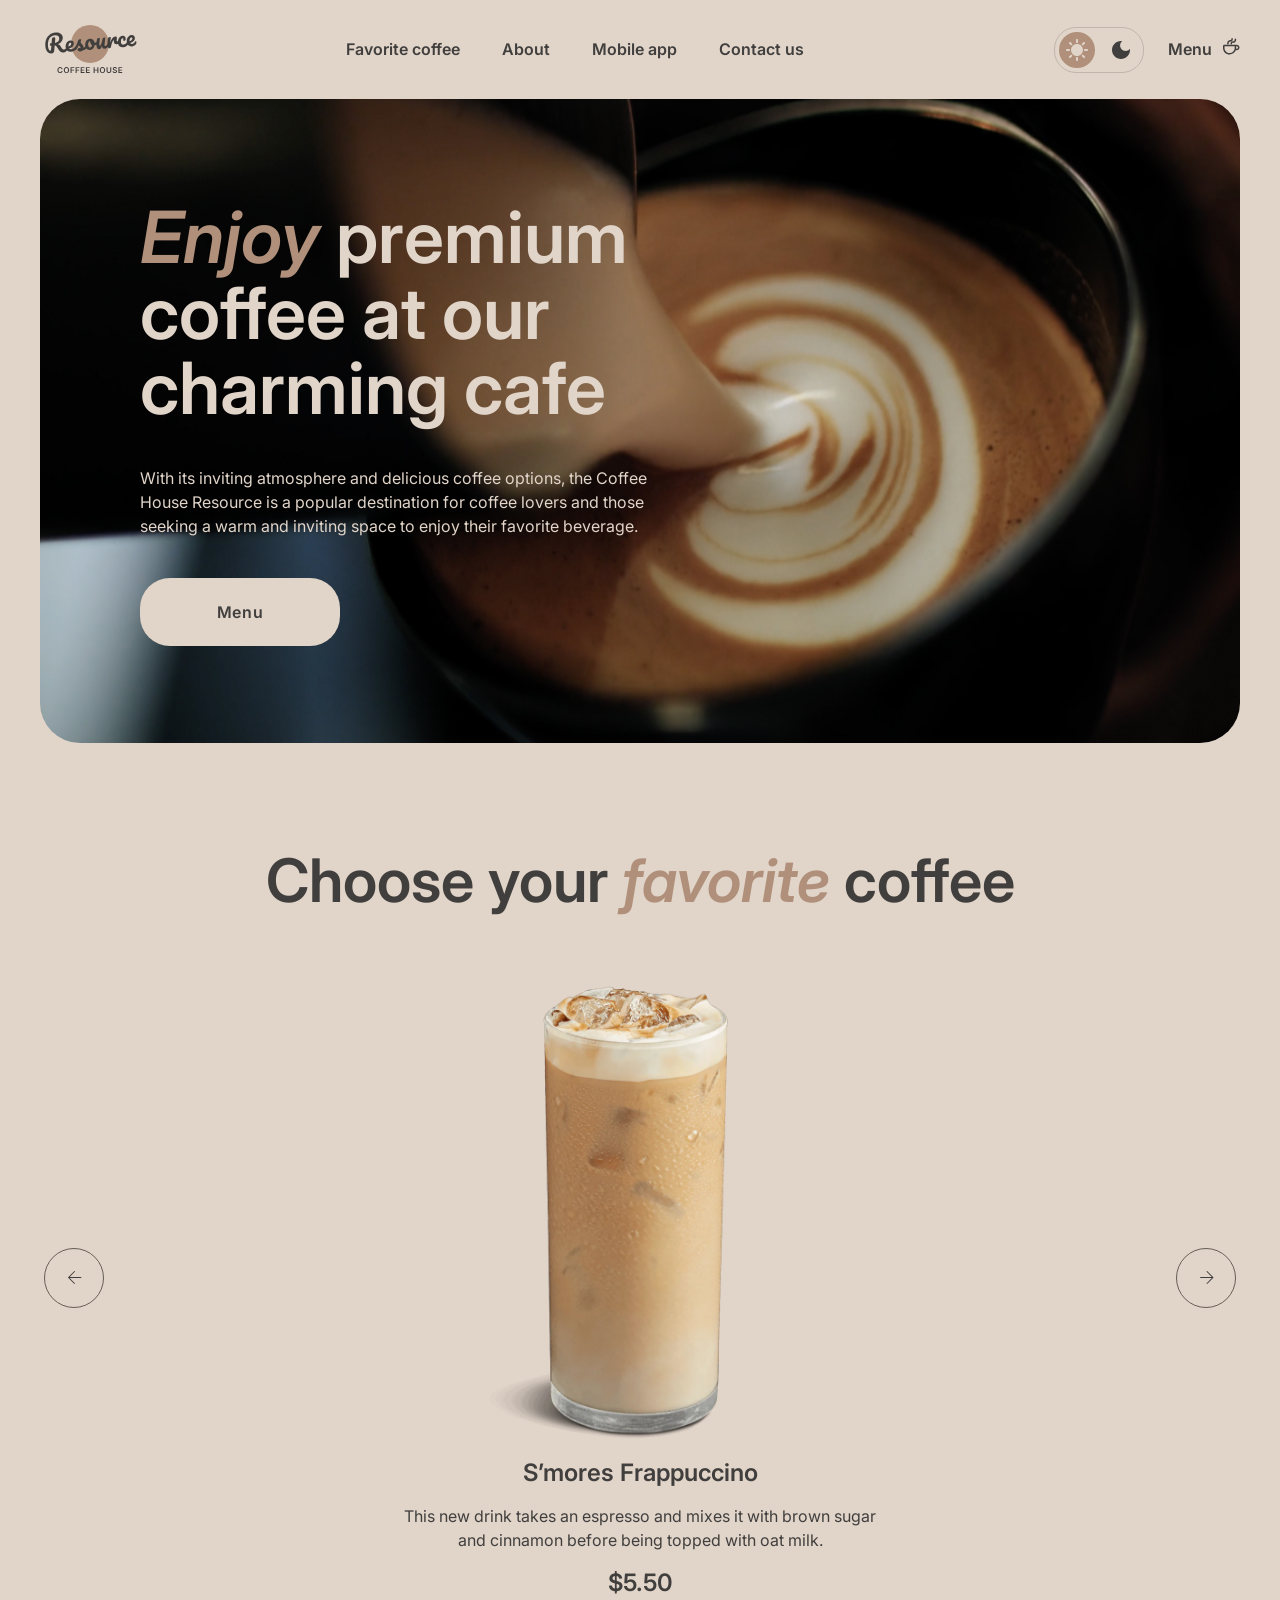
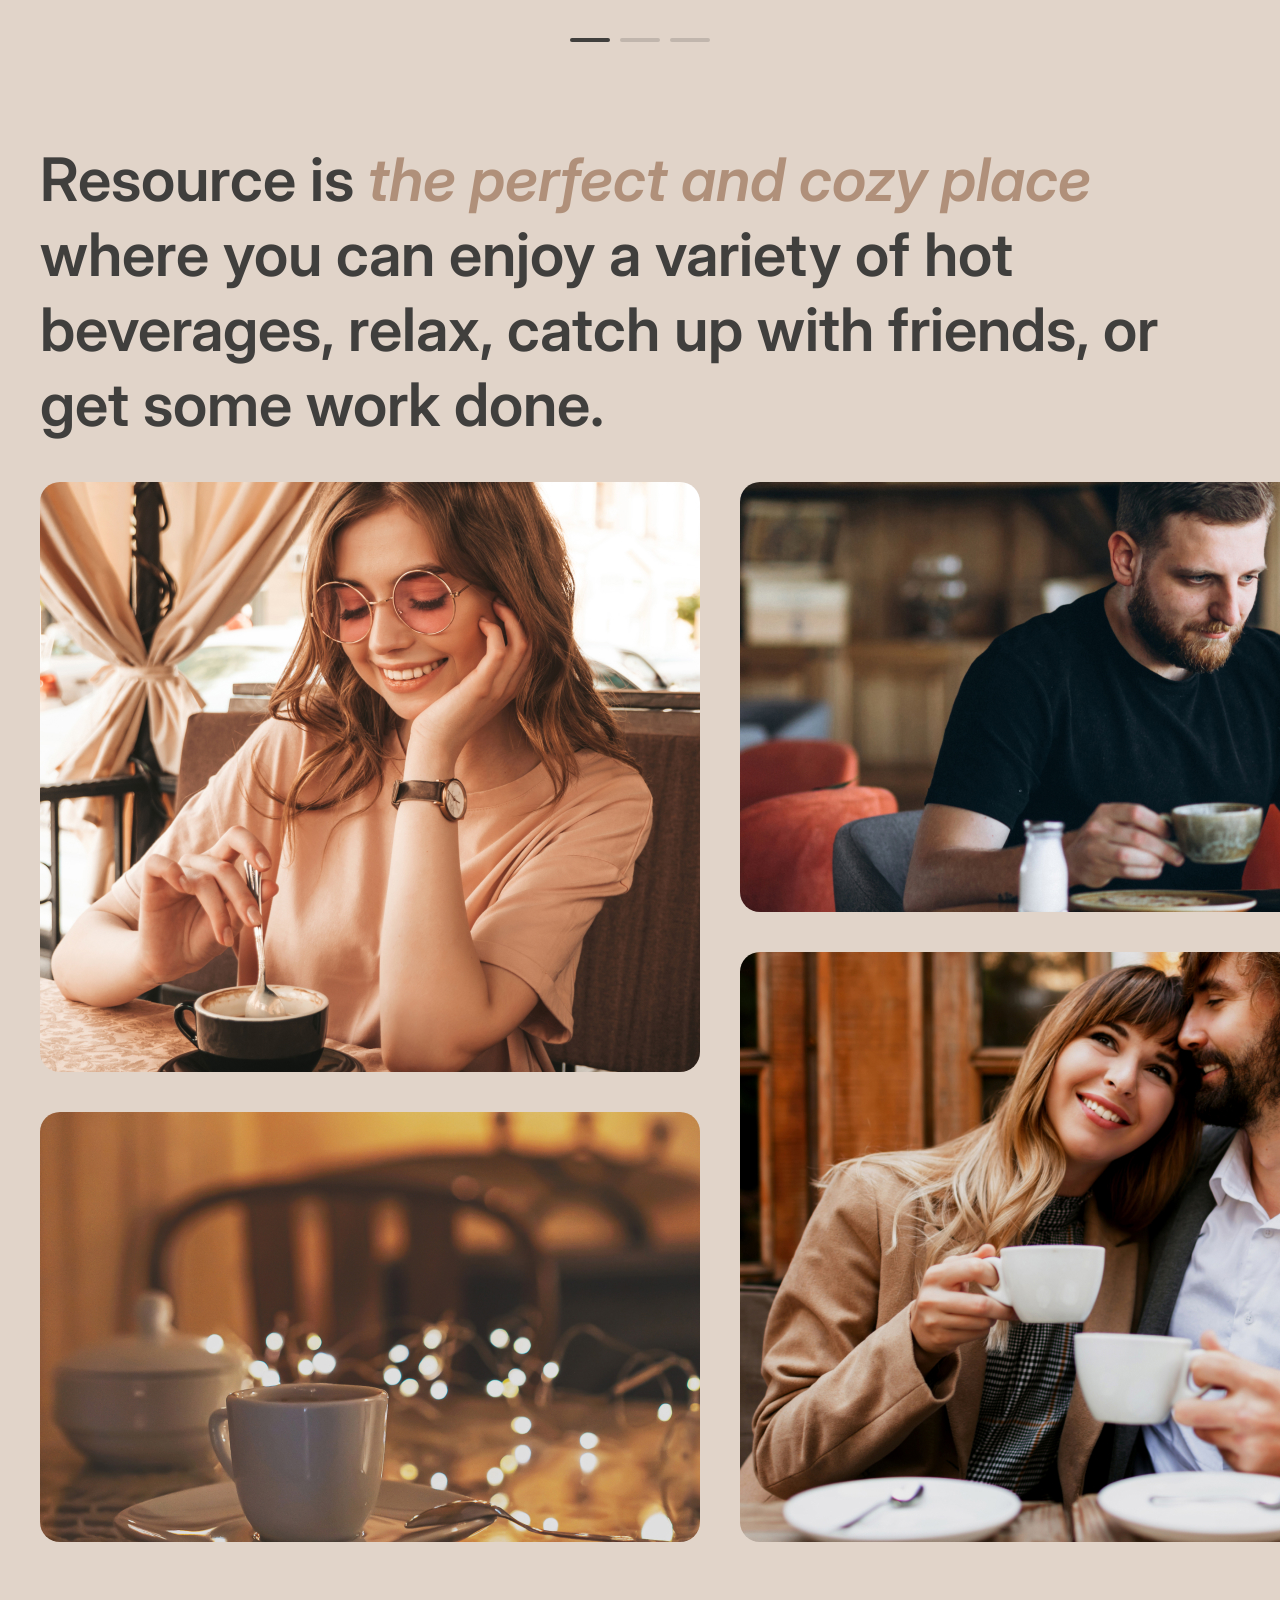
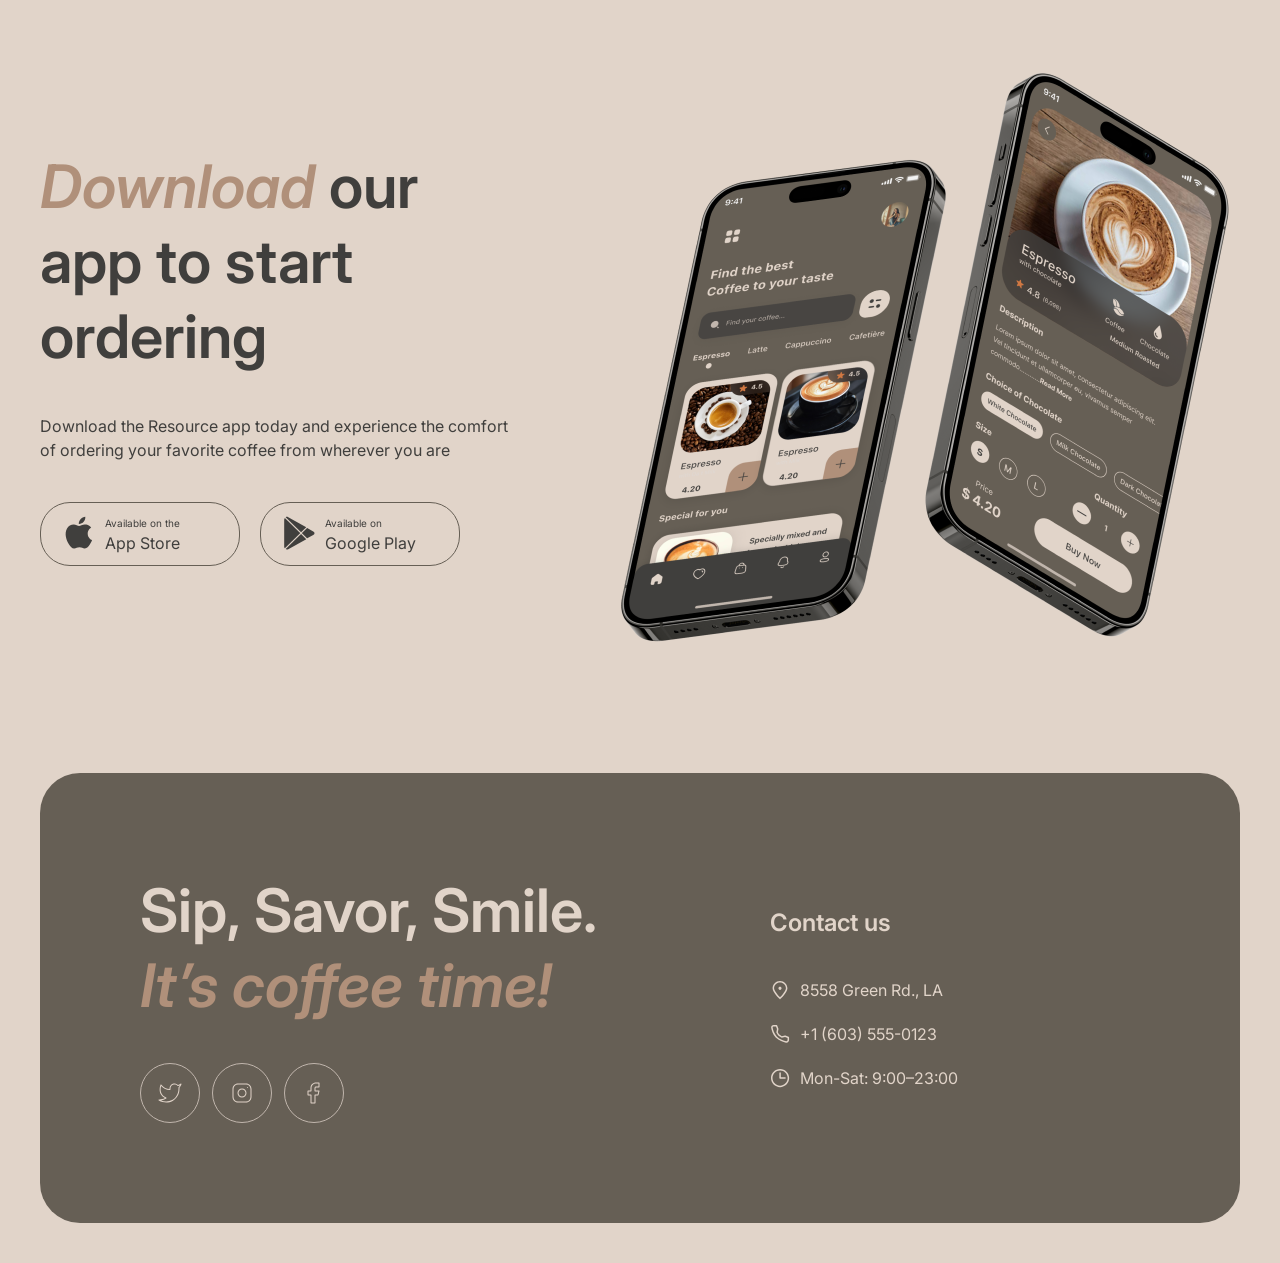
==== commit 3e0b034b: "feat: add new functionality" ====
--- a/index.html
+++ b/index.html
@@ -98,6 +98,7 @@
                                     <li class="menu__item"><a href="#about">About</a></li>
                                     <li class="menu__item"><a href="#mobile-app">Mobile app</a></li>
                                     <li class="menu__item"><a href="#contacts">Contact us</a></li>
+                                    <li class="menu__item menu__item--last menu__item--double"><a href="menu.html" class="">Menu</a></li>
                                 </ul>
                             </div>
                             <div class="nav__menu_additional">
@@ -124,7 +125,7 @@
                                         </div>
                                     </li>
 
-                                    <li class="menu__item menu__item--last"><a href="menu.html" class="">Menu</a></li>
+                                    <li class="menu__item menu__item--last"><a href="menu.html">Menu</a></li>
                                 </ul>
                             </div>
 
--- a/style.css
+++ b/style.css
@@ -50,7 +50,7 @@
   margin: 0;
 }
 
-h3 {
+h3, .header-3 {
   font: 600 normal 24px/1.25 "Inter";
   padding: 0 0 16px 0;
   margin: 0;
@@ -61,11 +61,11 @@
   color: #C1B6AD;
 }
 
-h1, h2, h3 {
-  color: #403F3D;
-}
-
-body.dark-theme h1, body.dark-theme h2, body.dark-theme h3 {
+h1, h2, h3, .header-3 {
+  color: #403F3D;
+}
+
+body.dark-theme h1, body.dark-theme h2, body.dark-theme h3, body.dark-theme .header-3 {
   color: #E1D4C9;
 }
 
@@ -373,6 +373,10 @@
   padding-right: 28px;
 }
 
+.menu__item--double {
+  display: none;
+}
+
 .nav__theme-selector {
   display: flex;
   gap: 8px;
@@ -461,7 +465,7 @@
 .slider__container {
   display: flex;
   justify-content: space-between;
-  padding: 0 40px;
+  padding: 0 4px;
 }
 
 .slider__banners {
@@ -507,7 +511,7 @@
 .slider__nav a, .button__reload a {
   display: flex;
   line-height: 100%;
-  padding: 18px;
+  padding: 17px;
   border-radius: 30px;
 }
 
@@ -918,140 +922,6 @@
   transition-duration: 0.8s;
 }
 
-.modal-overlay {
-  position: fixed;
-  top: 0;
-  left: 0;
-  width: 100%;
-  height: 100%;
-  background: rgba(64, 63, 61, 0.8);
-  display: none;
-  justify-content: center;
-  align-items: center;
-  z-index: 1000;
-}
-
-.modal-overlay.active {
-  display: flex;
-}
-
-.modal-window {
-  width: 800px;
-  border-radius: 40px;
-  background-color: #E1D4C9;
-  padding: 20px;
-  overflow: hidden;
-  animation: fadeIn 0.9s ease;
-}
-
-@keyframes fadeIn {
-  from {
-    opacity: 0;
-  }
-  to {
-    opacity: 1;
-  }
-}
-.modal-window__container {
-  display: flex;
-  gap: 20px;
-}
-
-.modal__menu nav ul {
-  display: flex;
-  flex-wrap: wrap;
-  gap: 8px;
-  padding: 0 0 20px 0;
-  margin: 0 auto;
-}
-
-.modal__menu nav ul li a {
-  font: 600 16px/1 "Inter";
-  letter-spacing: 0.6px;
-  border-radius: 30px;
-  color: #403F3D;
-  display: flex;
-  align-items: center;
-  gap: 8px;
-  padding: 8px 16px 8px 8px;
-  border: 1px solid #C1B6AD;
-}
-
-.modal__menu nav ul li a:hover {
-  color: #E1D4C9;
-  background-color: #403F3D;
-  border: 1px solid #403F3D;
-  transition-duration: 0.8s;
-}
-
-.modal__menu nav ul li a .modal__icon {
-  border-radius: 20px;
-  background-color: #C1B6AD;
-  width: 30px;
-  height: 30px;
-  display: flex;
-  align-items: center;
-  justify-content: center;
-}
-
-.modal__menu nav ul li {
-  list-style-type: none;
-  padding: 2px 0 0 0;
-  margin: 0;
-}
-
-.modal__menu nav ul li a.active {
-  color: #E1D4C9;
-  background-color: #403F3D;
-  border: 1px solid #403F3D;
-}
-
-.modal__menu nav ul li a.active .modal__icon, .modal__menu nav ul li a:hover .modal__icon {
-  color: #403F3D;
-  background-color: #E1D4C9;
-}
-
-.modal__total {
-  padding-bottom: 20px;
-}
-
-.modal__total, .modal__button a {
-  font: 600 24px/1.5 "Inter";
-  display: flex;
-}
-
-.modal__total .price {
-  flex: 1;
-  text-align: right;
-}
-
-.modal__caption {
-  border-top: 1px solid #C1B6AD;
-  padding-top: 10px;
-  padding-bottom: 20px;
-}
-
-.modal__caption div {
-  font: 600 10px/1.4 "Inter";
-  background: url(assets/icon-info-empty.svg) no-repeat left top;
-  padding-left: 20px;
-}
-
-.modal__button a {
-  color: #403F3D;
-  display: flex;
-  align-items: center;
-  justify-content: center;
-  border-radius: 20px;
-  border: 1px solid #665F55;
-}
-
-.modal__button a:hover {
-  color: #E1D4C9;
-  background: #665F55;
-  border: 1px solid #665F55;
-}
-
 p.option {
   padding-top: 20px;
 }
@@ -1060,6 +930,7 @@
   width: 60px;
   display: flex;
   margin: 0 auto;
+  display: none;
 }
 
 /* ################ Responsive ################# */
@@ -1068,16 +939,110 @@
     width: 100%;
     margin: 0;
   }
+  .block__enjoy {
+    background: url(assets/bg-enjoy.jpg) center center;
+    height: 644px;
+  }
   /* Inner */
 }
+@media only screen and (max-width: 1044px) {
+  .header__menu nav ul {
+    gap: 20px;
+  }
+  .nav__menu_additional {
+    padding-left: 0;
+  }
+  .block__mobile-app h2 {
+    padding-right: 100px;
+  }
+  .block__mobile-app {
+    flex-wrap: wrap;
+    gap: 100px;
+  }
+  .mobile-app__decor {
+    display: flex;
+    align-items: flex-end;
+  }
+  .mobile-app__decor img {
+    margin-bottom: 0;
+    margin-left: 30px;
+  }
+  /* about 1044 */
+  .block__about {
+    grid-template-columns: 1fr;
+  }
+  .block__about-right div:nth-child(odd) {
+    display: none;
+  }
+  .block__about-left div:nth-child(even) {
+    display: none;
+  }
+  .block__about-left div, .block__about-right div {
+    width: 100%;
+  }
+  .block__about-left div:nth-child(odd),
+  .block__about-right div:nth-child(even) {
+    background-size: 105% auto;
+    background-position: center center;
+  }
+  /* end about 1044 */
+  .footer__block {
+    flex-wrap: wrap;
+    padding: 100px 60px 110px 60px;
+  }
+  /* INNER */
+  h1.inner__header {
+    width: 100%;
+  }
+  .block__catalog {
+    justify-content: space-evenly;
+  }
+}
 @media only screen and (max-width: 768px) {
+  /* color scheme */
+  .burger__menu {
+    border: 1px solid #665F55;
+  }
+  body.dark-theme .burger__menu {
+    border: 1px solid #E1D4C9;
+  }
+  .burger__menu div {
+    border: 1px solid #403F3D;
+  }
+  body.dark-theme .burger__menu div {
+    border: 1px solid #E1D4C9;
+  }
+  /* end color scheme */
+  .header__menu {
+    display: flex;
+    justify-content: flex-end;
+    align-items: center;
+  }
+  .nav__theme-selector {
+    display: flex;
+    gap: 10px;
+    padding: 6px;
+    border-radius: 25px;
+    margin-right: 24px;
+    position: absolute;
+    top: 10px;
+    right: 60px;
+    z-index: 100;
+  }
+  a.theme-selector__item {
+    width: 40px;
+    height: 40px;
+  }
   .header__menu nav {
     display: none;
   }
+  .nav__menu_additional .menu__item--last {
+    display: none;
+  }
   .burger__menu {
     display: flex;
-    width: 40px;
-    height: 40px;
+    width: 44px;
+    height: 44px;
     flex-direction: column;
     justify-content: center;
     align-items: center;
@@ -1085,20 +1050,7 @@
     flex-shrink: 0;
     z-index: 51;
     position: relative;
-  }
-  .header__logo {
-    z-index: 52;
-  }
-  .header__menu nav ul li.last {
-    padding-left: 0;
-  }
-  .burger__menu div {
-    width: 20px;
-    border-radius: 1px;
-    transition: transform 0.2s ease-in-out;
-  }
-  .burger__menu div {
-    border: 1px solid #403F3D;
+    border-radius: 100%;
   }
   /* BURGER */
   .nav {
@@ -1148,21 +1100,183 @@
   .block__body.collapsed {
     overflow: hidden;
   }
-  .modal-window {
-    width: 688px;
+  .menu__item--double {
+    display: block;
+  }
+  /* color scheme */
+  .block__body.dark-theme.collapsed .nav.open {
+    background-color: #292826;
+  }
+  /* end color scheme */
+  .header__logo {
+    z-index: 52;
+  }
+  .header__menu nav ul li.last {
+    padding-left: 0;
+  }
+  .burger__menu div {
+    width: 20px;
+    border-radius: 1px;
+  }
+  .block__enjoy, .footer__block {
+    padding: 100px 60px;
+    border-radius: 40px;
+  }
+  .enjoy__button a {
+    padding: 20px 20px;
+  }
+  .enjoy__button a span {
+    background-repeat: no-repeat;
+    background-position: right;
+    padding-right: 26px;
+  }
+  .enjoy__button a {
+    background: #E1D4C9;
+  }
+  body.dark-theme .enjoy__button a {
+    background: #403F3D;
+  }
+  .enjoy__button a span {
+    background-image: url(assets/icon-menu.svg);
+  }
+  body.dark-theme .enjoy__button a span {
+    background-image: url(assets/icon-menu--light.svg);
+  }
+  .footer__block {
+    padding-bottom: 108px;
+  }
+  /* INNER 1044 */
+  .button__reload {
+    display: block;
+  }
+  .block__catalog {
+    height: 1054px;
+    overflow: hidden;
+    margin-bottom: 0px;
   }
 }
 @media only screen and (max-width: 767.5px) {
-  .modal-window {
-    width: 500px;
-  }
-  .modal-window__image {
+  .enjoy__text {
+    width: 100%;
+  }
+  .block__catalog {
+    height: auto;
+    margin-bottom: 0px;
+  }
+  h1 {
+    font: 600 normal 42px/1.15 "Inter";
+    padding: 0 0 40px 0;
+    margin: 0;
+  }
+  h2, h1.inner__header {
+    font: 600 normal 32px/1.25 "Inter";
+    padding: 0 0 36px 0;
+    margin: 0;
+  }
+  h3, .header-3 {
+    font: 600 normal 24px/1.25 "Inter";
+    padding: 0 0 16px 0;
+    margin: 0;
+  }
+}
+@media only screen and (max-width: 600px) {
+  .slider__content {
+    width: 100%;
+  }
+  .block__enjoy, .footer__block {
+    padding: 60px 16px;
+    border-radius: 40px;
+  }
+  .block__enjoy {
+    height: auto;
+  }
+  .slider {
+    margin-top: -10px;
+  }
+  .slider__nav {
     display: none;
   }
+  .slider__banners {
+    height: 546px;
+  }
+  .slider__banner-image {
+    width: 348px;
+    height: 348px;
+  }
+  .slider__banner-image {
+    margin-bottom: 34px;
+    padding-top: 12px;
+  }
+  .favourites-coffee {
+    margin-bottom: -2px;
+  }
+  .block__about-left div:nth-child(odd),
+  .block__about-right div:nth-child(even) {
+    background-size: auto;
+    background-position: center center;
+    height: 590px;
+  }
+  .block__mobile-app h2 {
+    padding-right: 30px;
+  }
+  .block__mobile-app {
+    gap: 10px;
+  }
+  .mobile-app__icons {
+    flex-wrap: wrap;
+    margin-bottom: 30px;
+  }
+  .mobile-app__decor img {
+    width: 100%;
+    margin: 0 0 -18px 0;
+  }
+  .footer__block {
+    gap: 40px;
+    padding: 60px 16px 68px 16px;
+  }
+  /* INNER */
+  .inner-menu {
+    padding-top: 0;
+  }
 }
 @media only screen and (max-width: 480px) {
-  .modal-window {
-    width: 342px;
+  .block__about {
+    margin-top: 6px;
+  }
+  .mobile-app__text {
+    margin-top: 4px;
+  }
+}
+@media only screen and (max-width: 380px) {
+  .mobile-app {
+    margin-bottom: 18px;
+  }
+  .wrapper {
+    padding: 0 16px 100px 16px;
+  }
+  .wrapper .inner__header {
+    padding-bottom: 32px;
+  }
+  .wrapper .catalog__menu nav ul {
+    gap: 8px;
+  }
+  .wrapper .item-title {
+    padding-bottom: 12px;
+  }
+  .wrapper .social {
+    margin-top: 6px;
+  }
+  .wrapper--zero {
+    padding-bottom: 0;
+  }
+  .nav__theme-selector {
+    margin-right: 12px;
+  }
+  /* INNER */
+  .block__catalog {
+    height: 2144px;
+    overflow: hidden;
+    margin-bottom: 0px;
   }
 }
 
